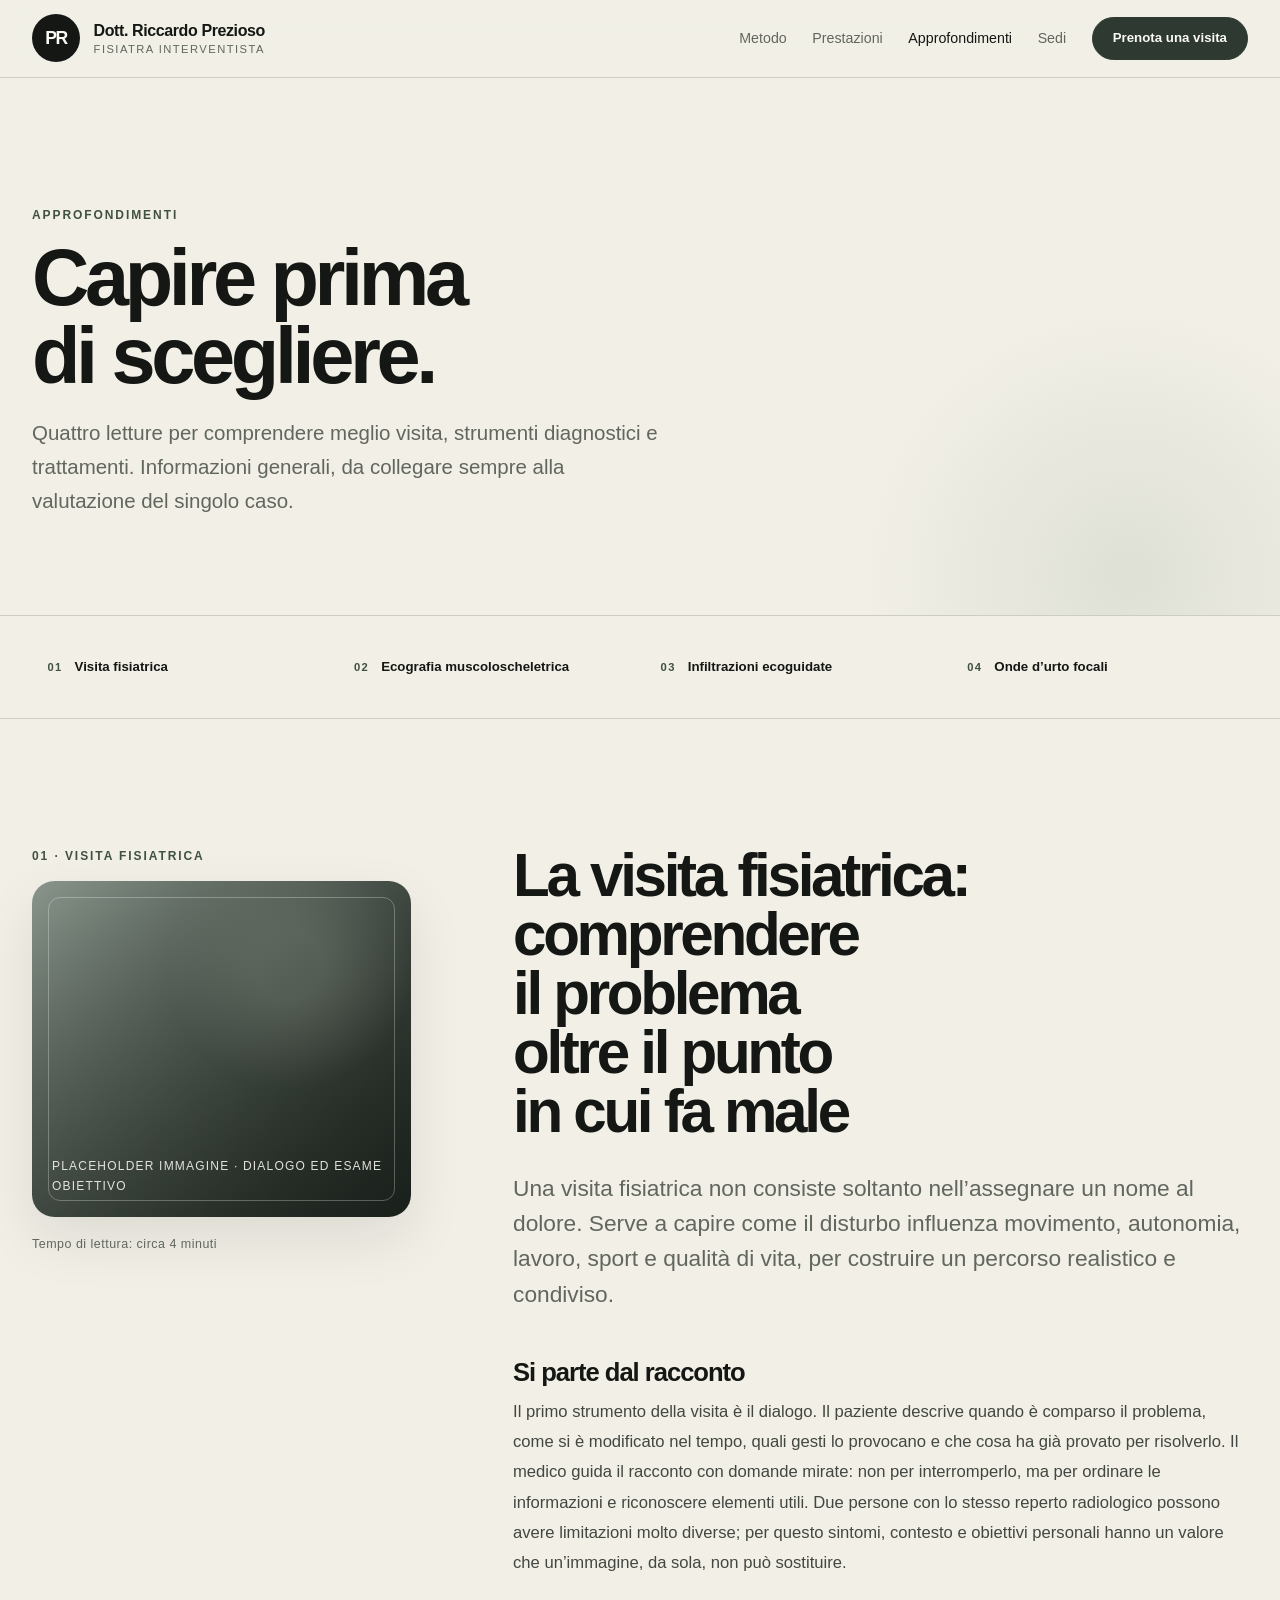
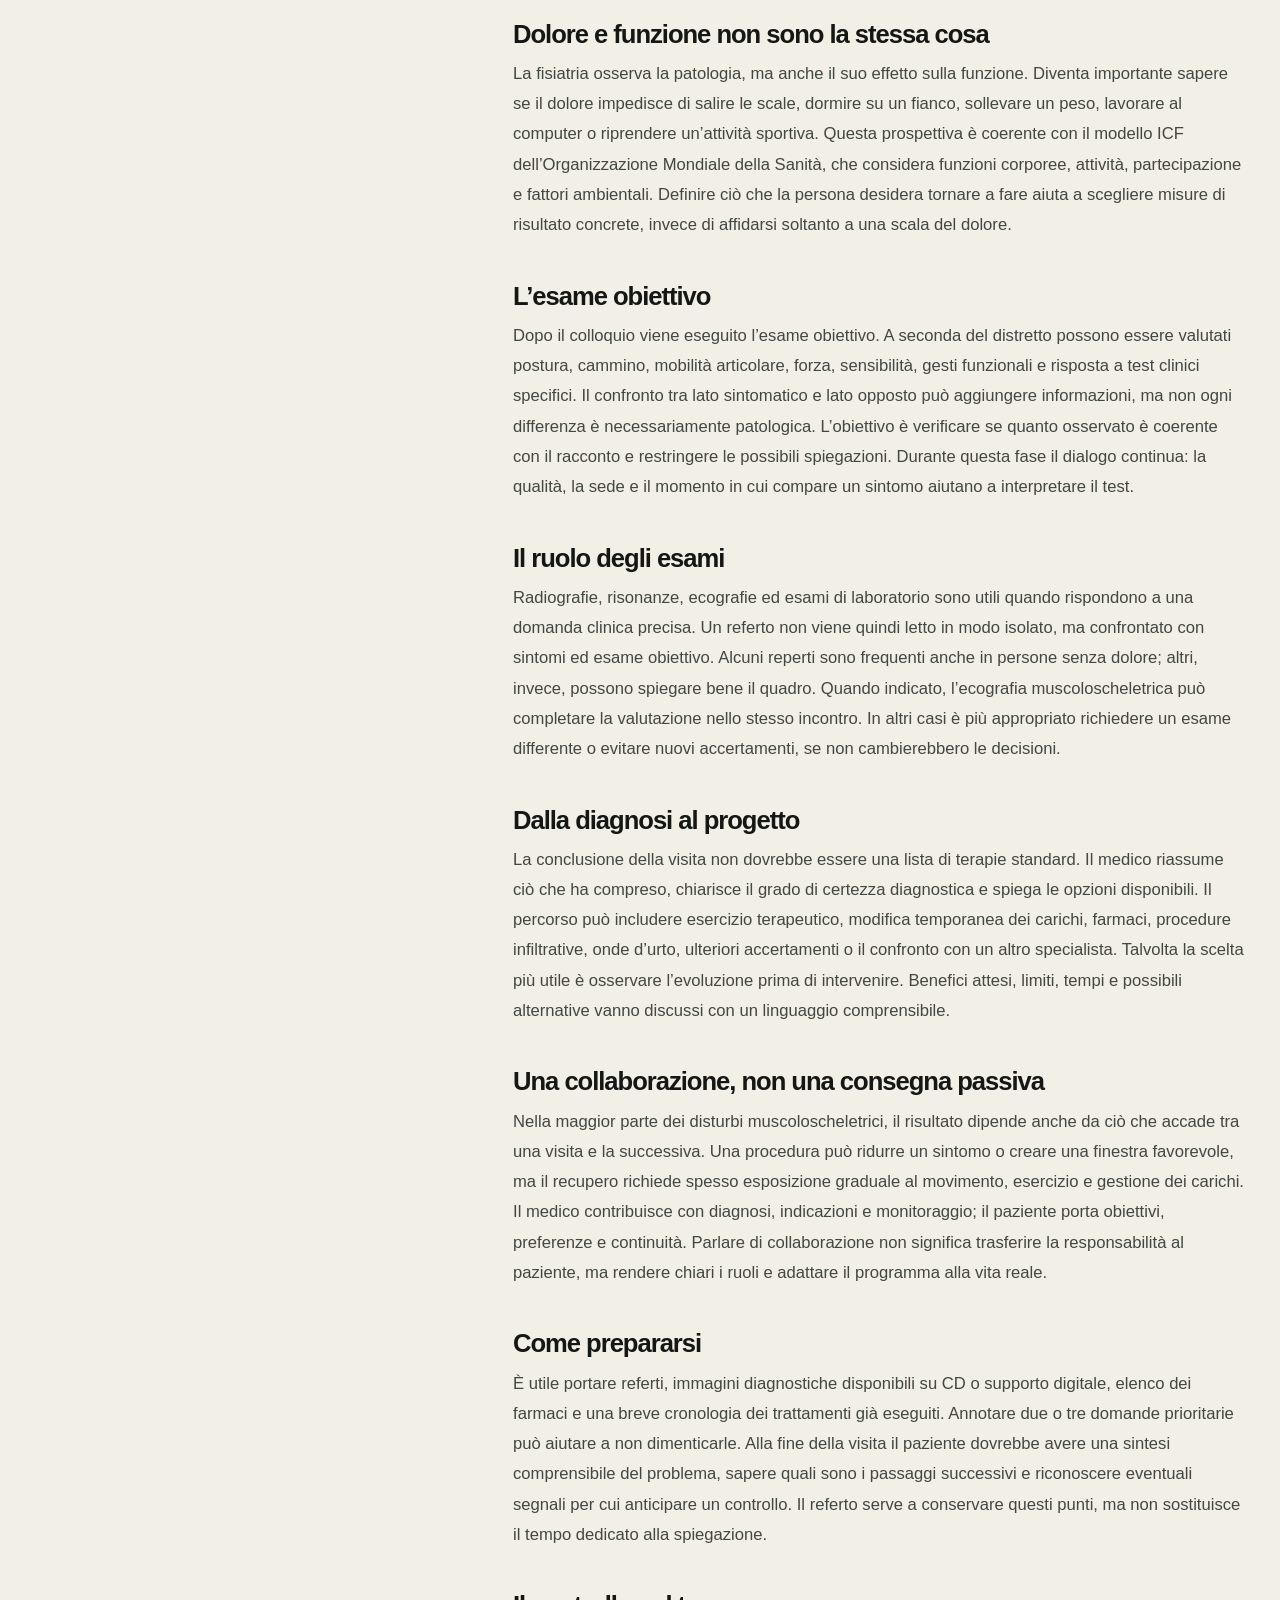
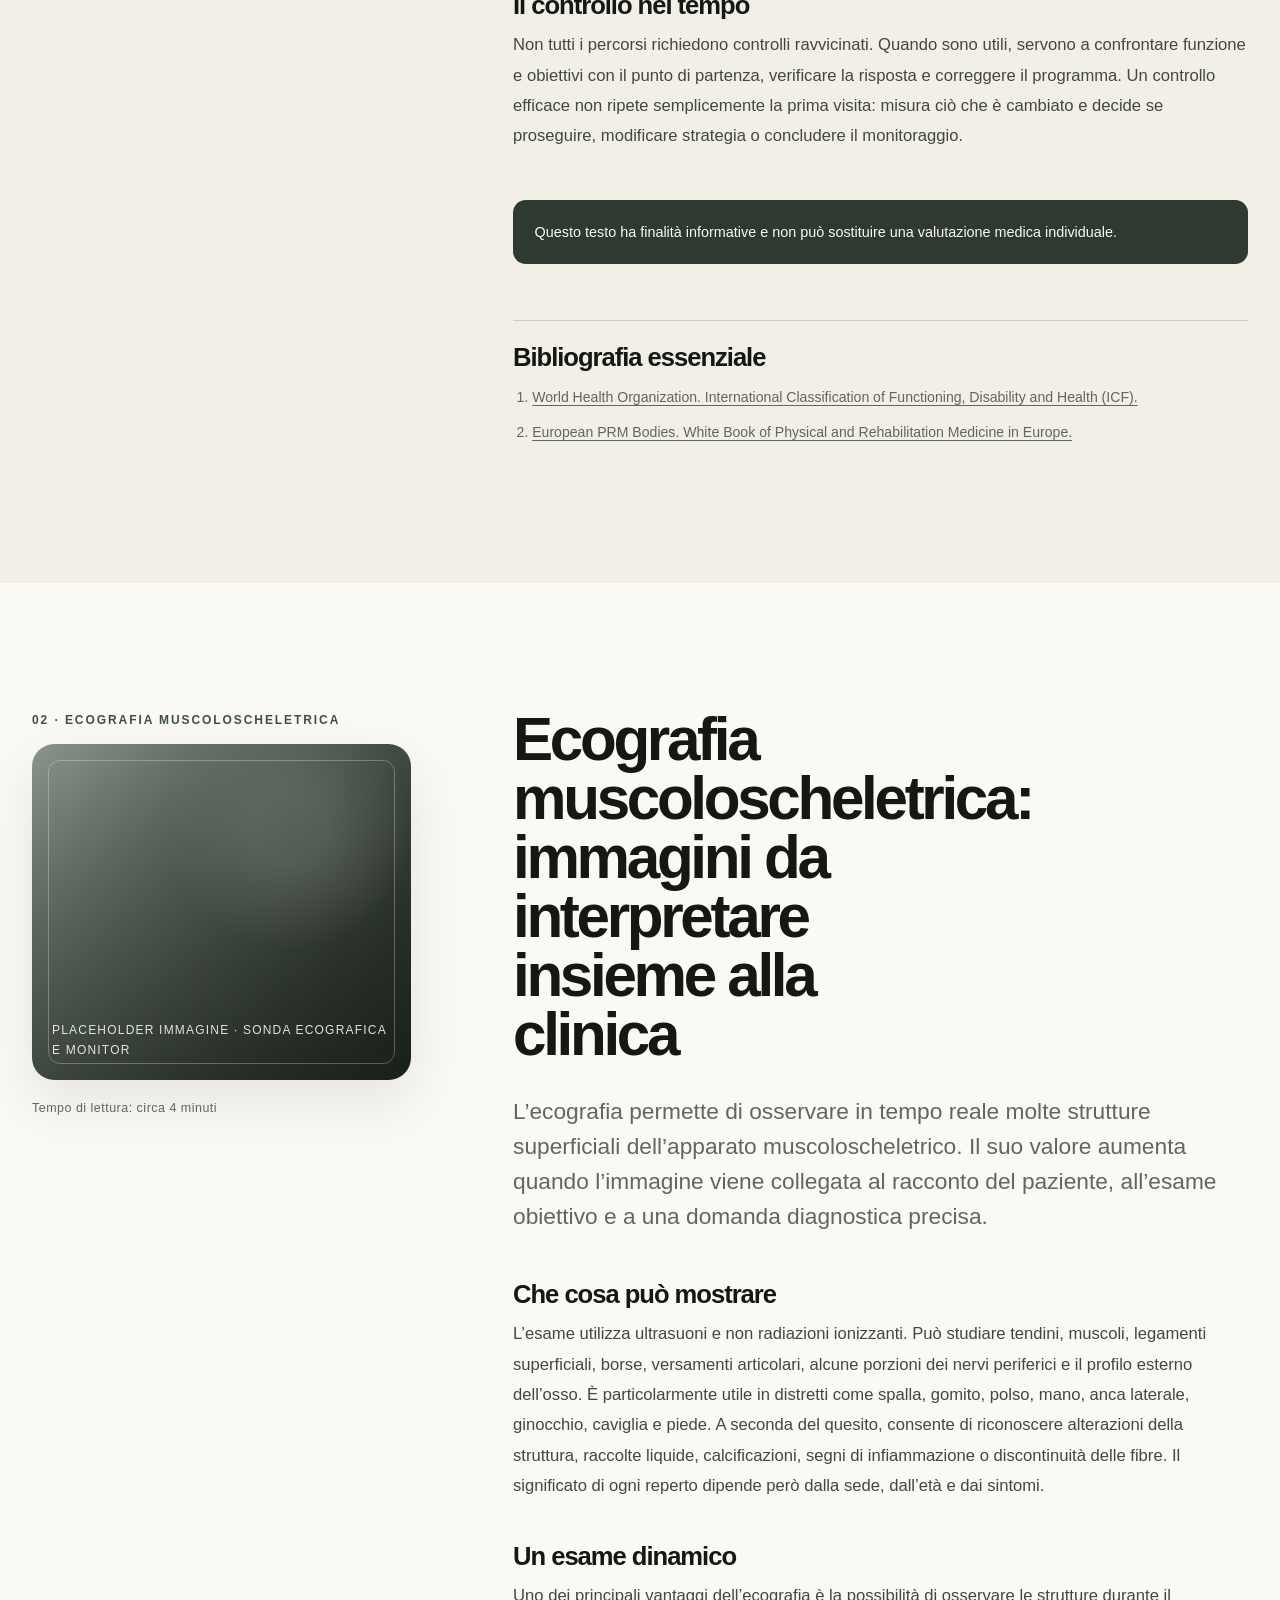
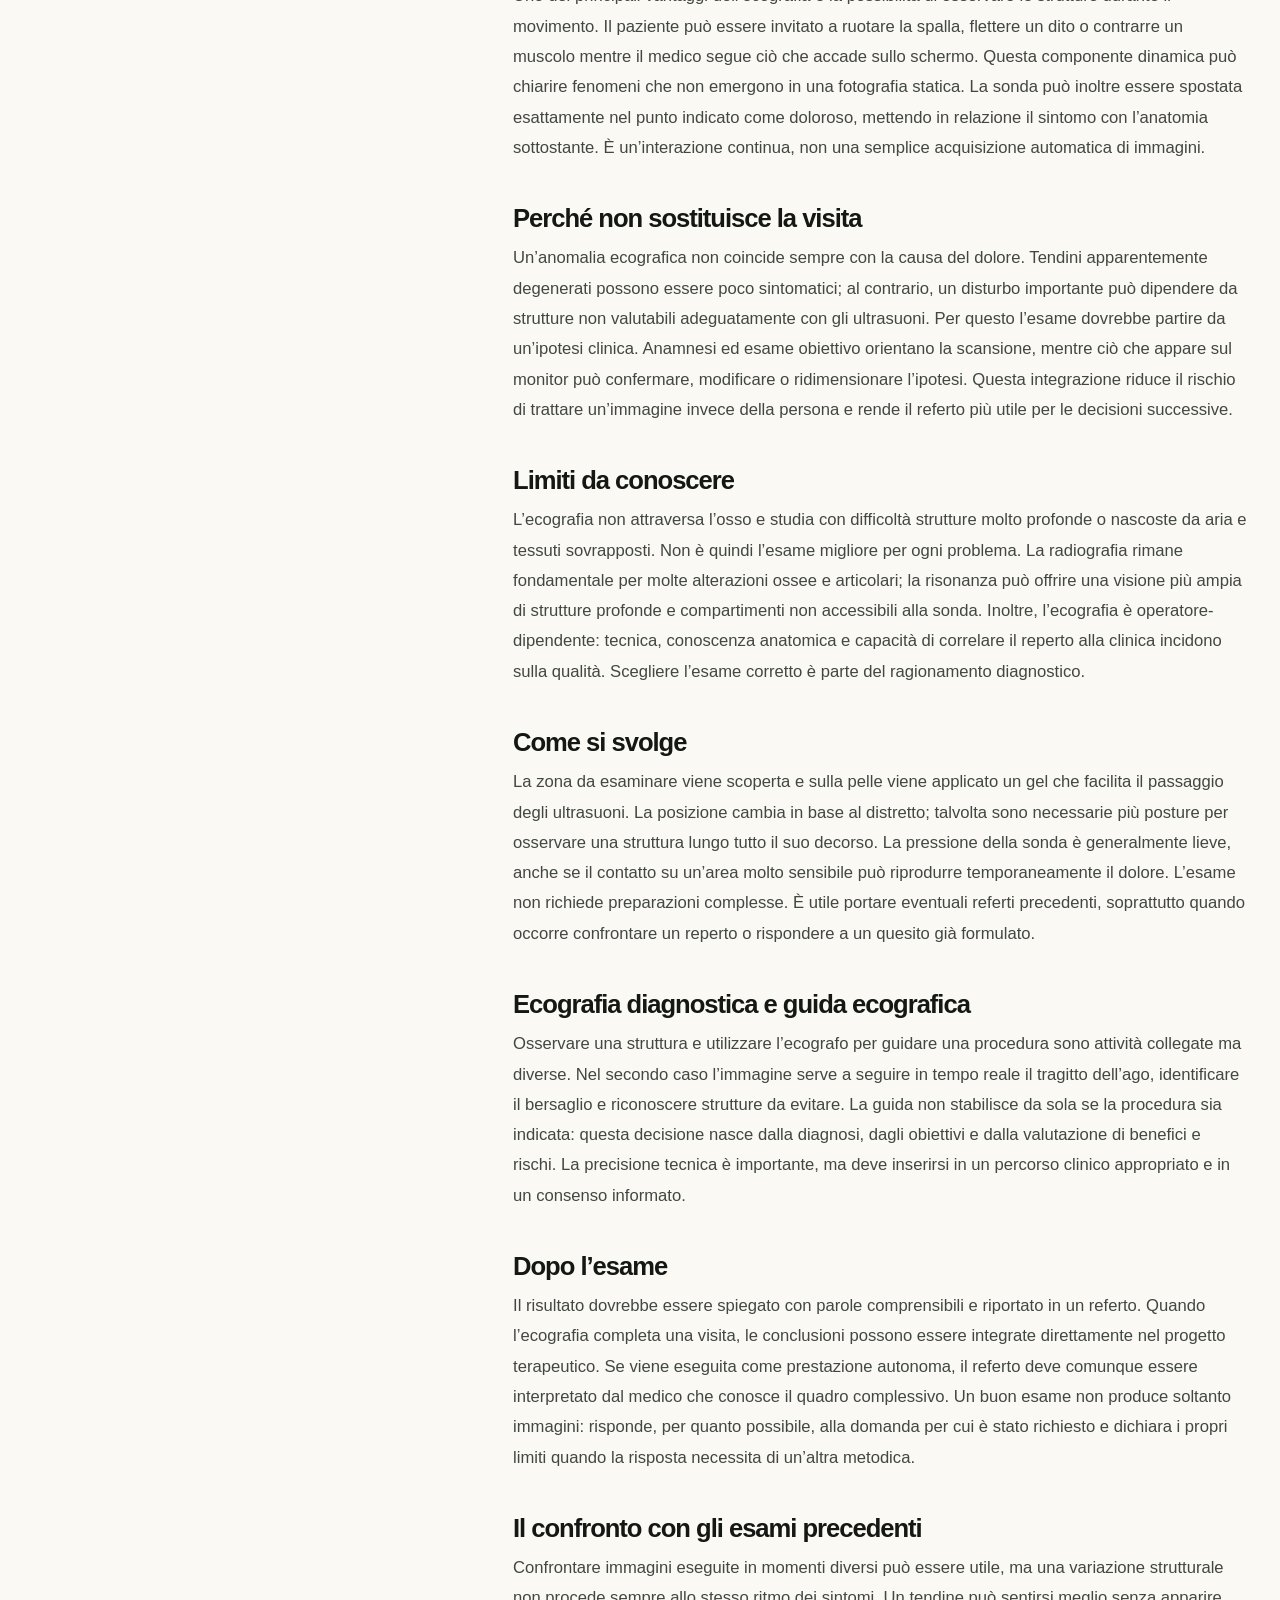
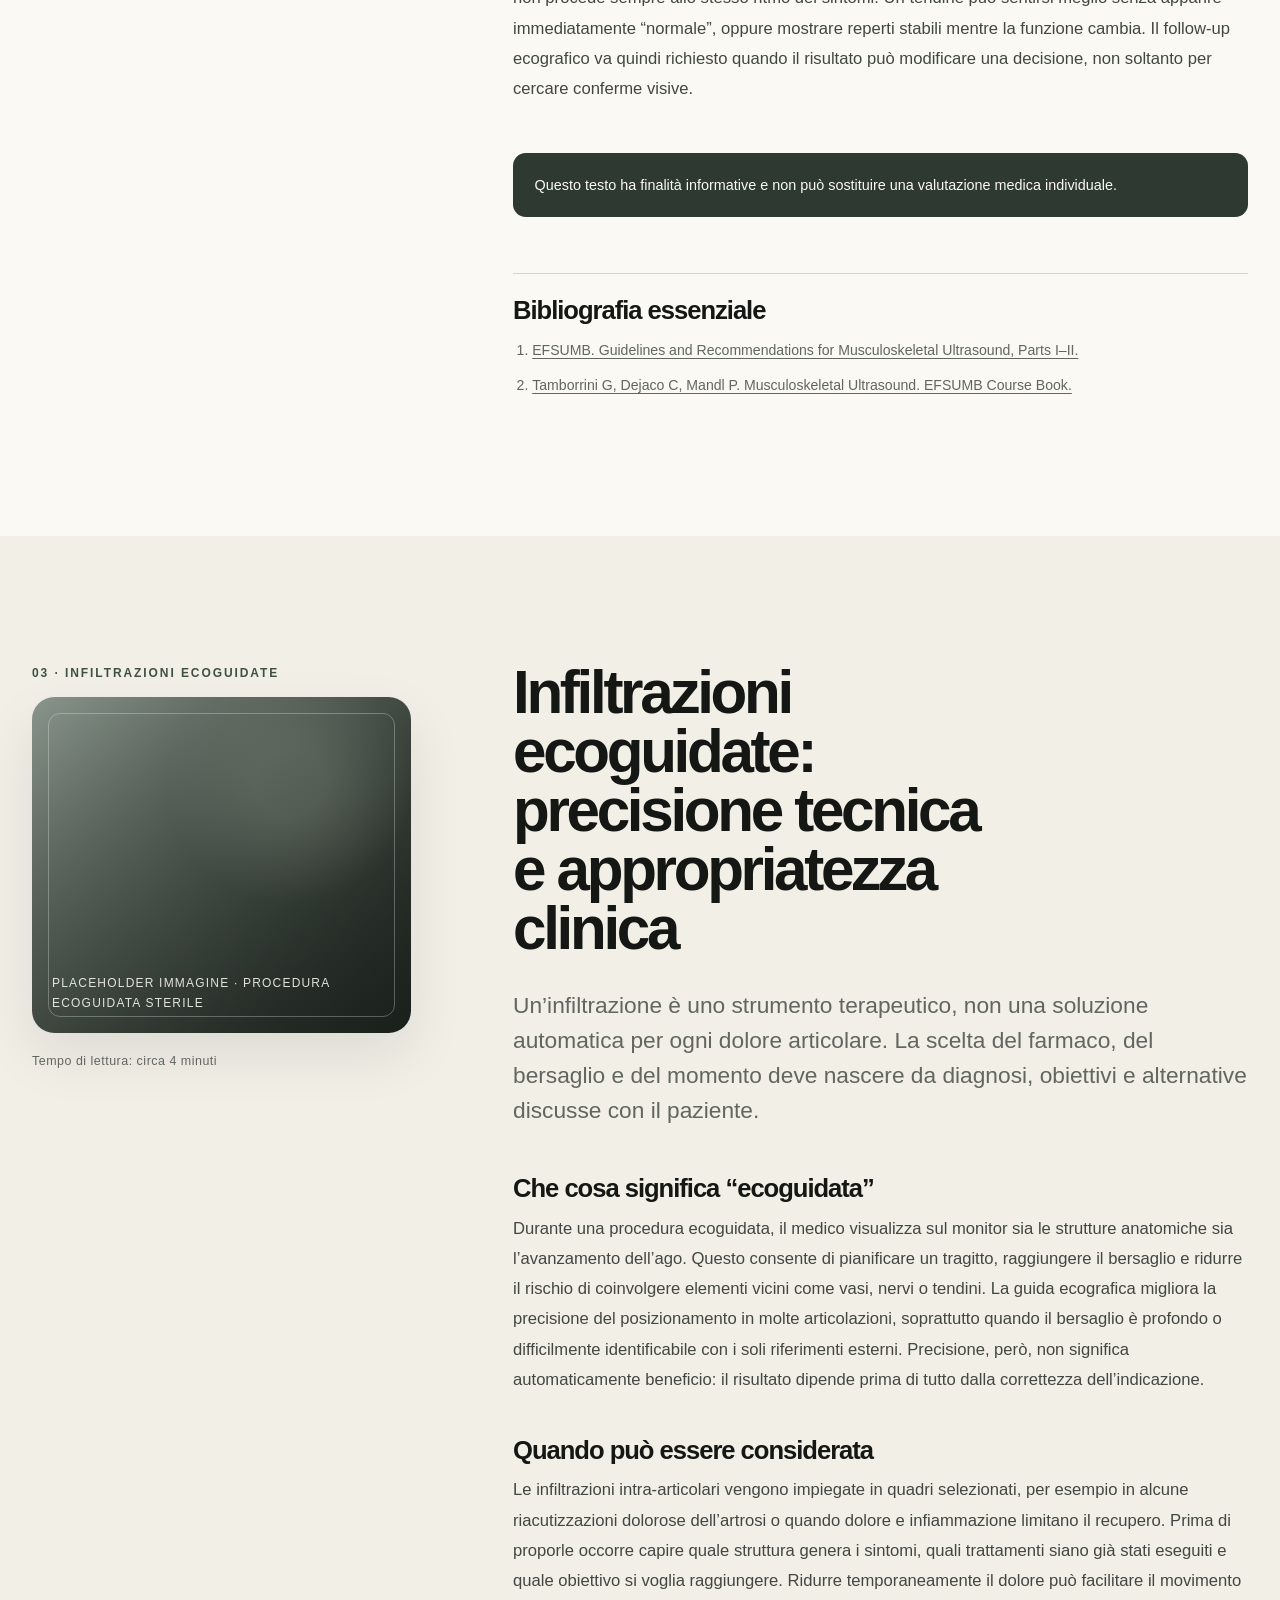
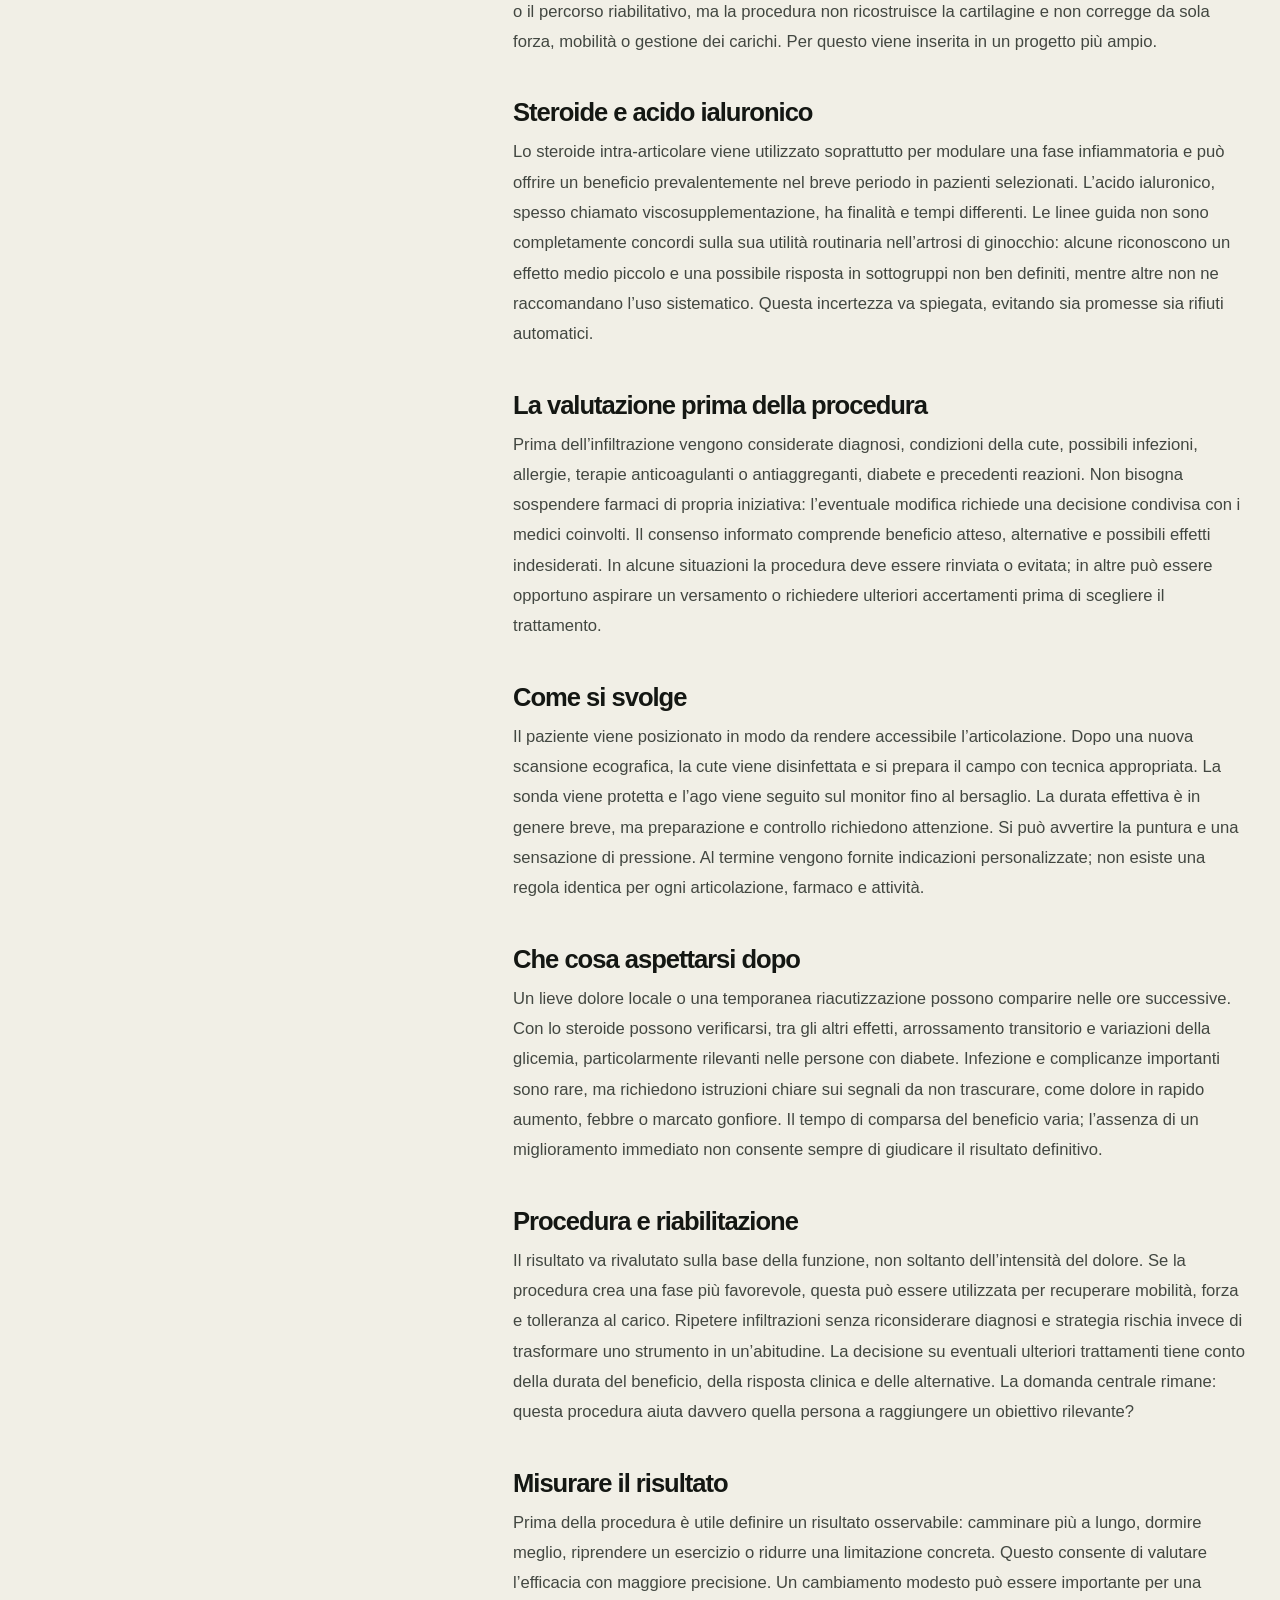
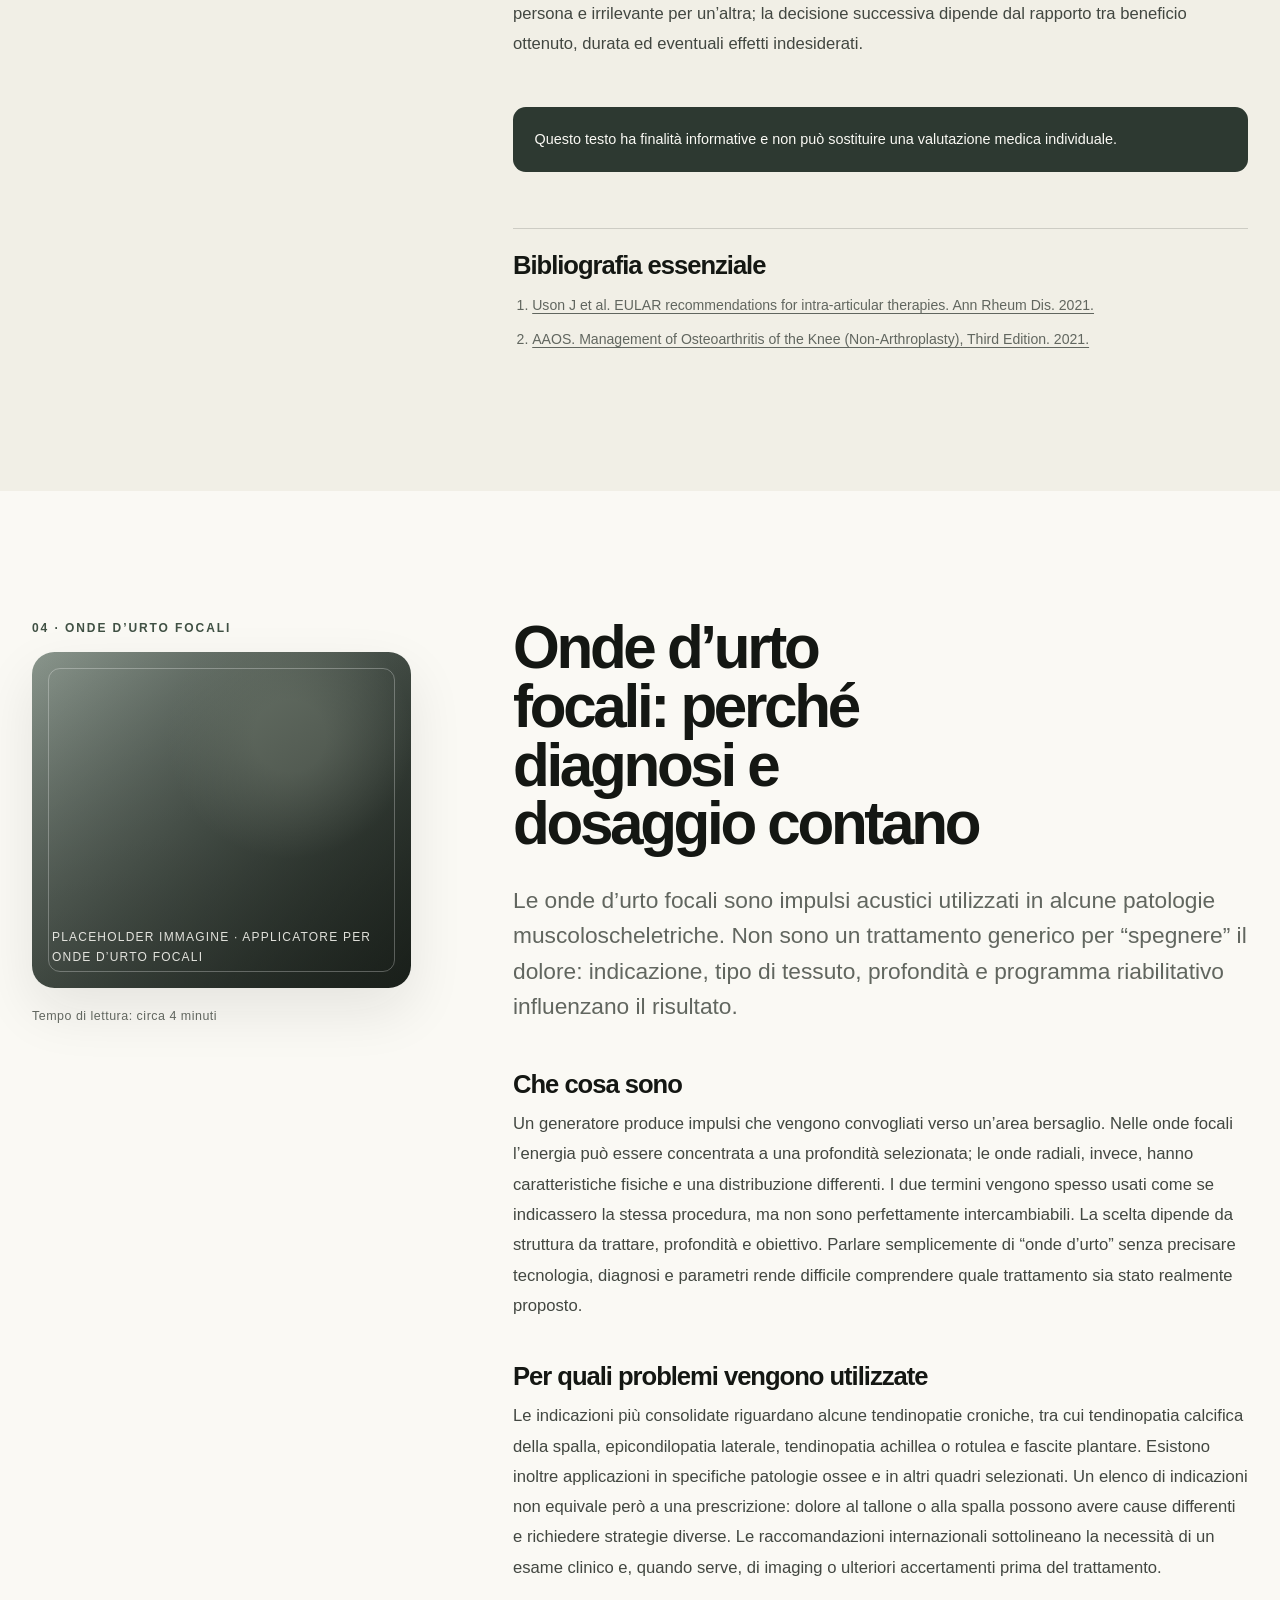
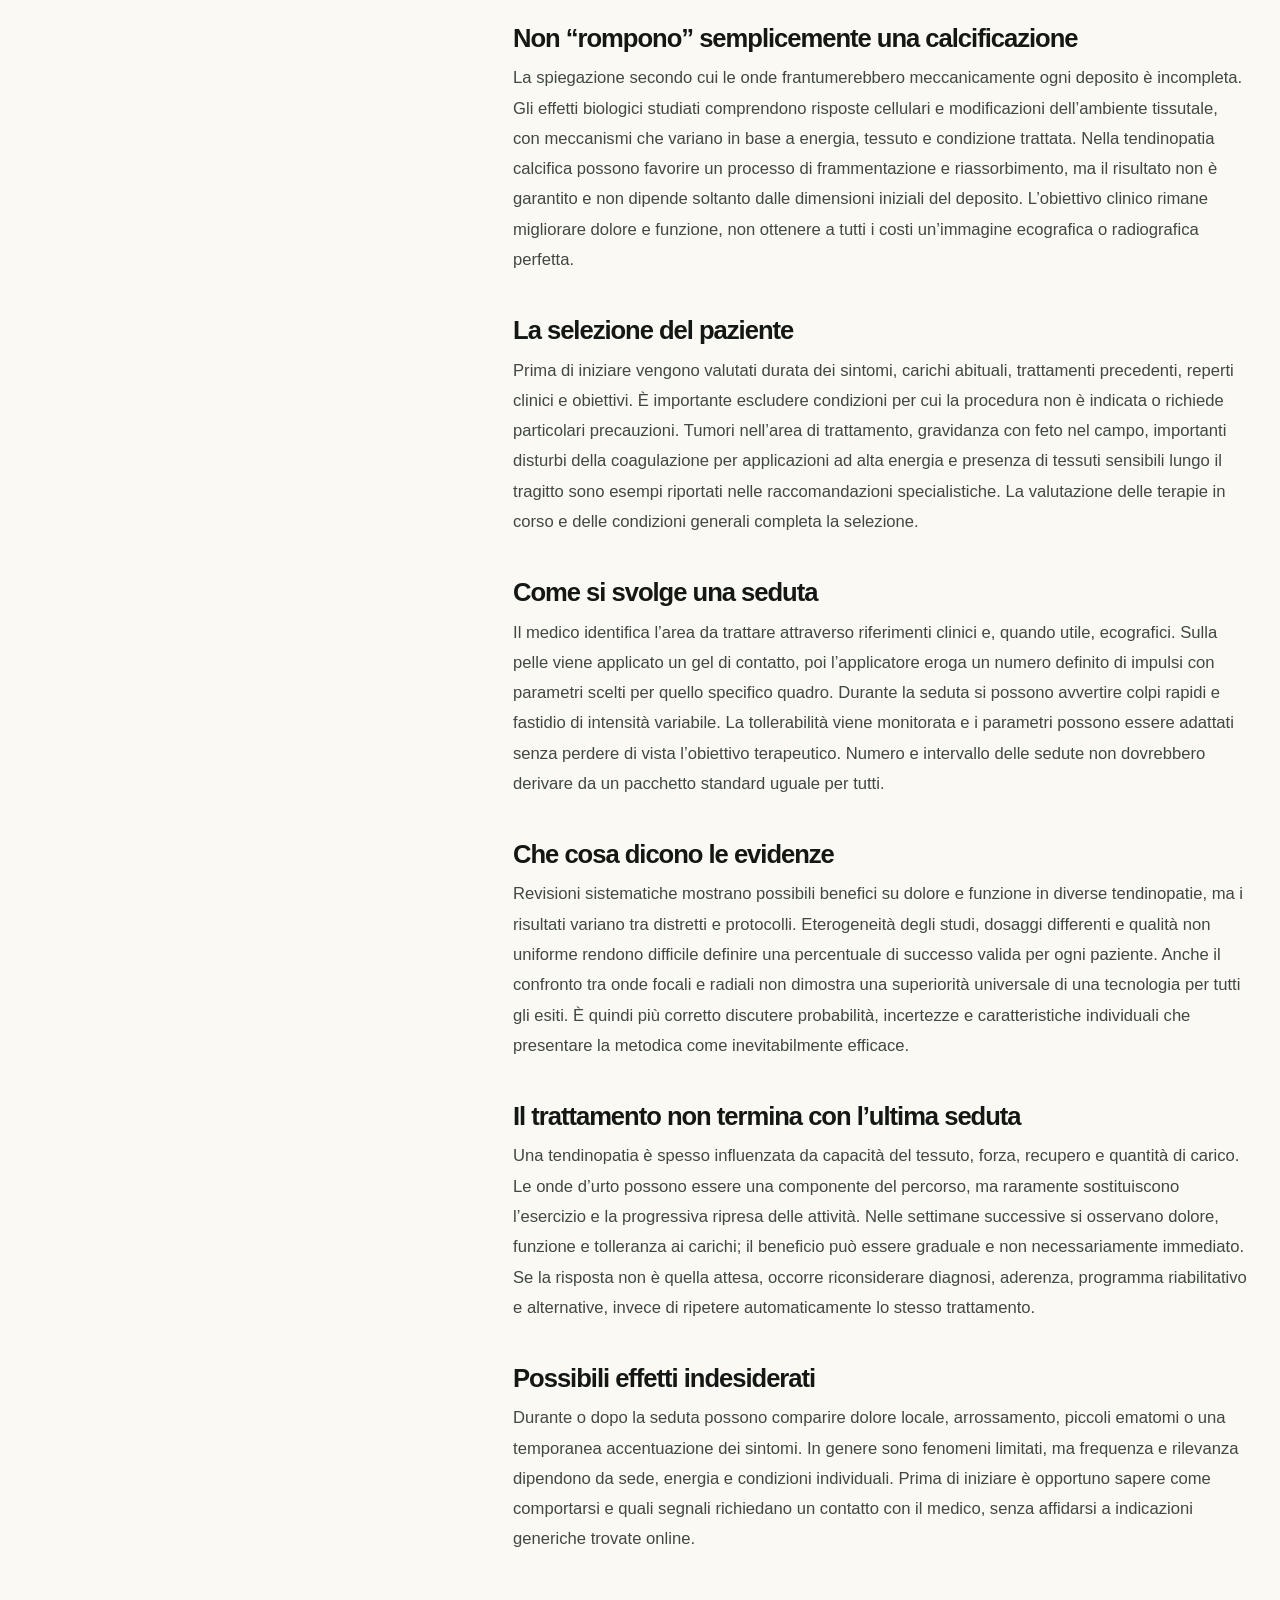
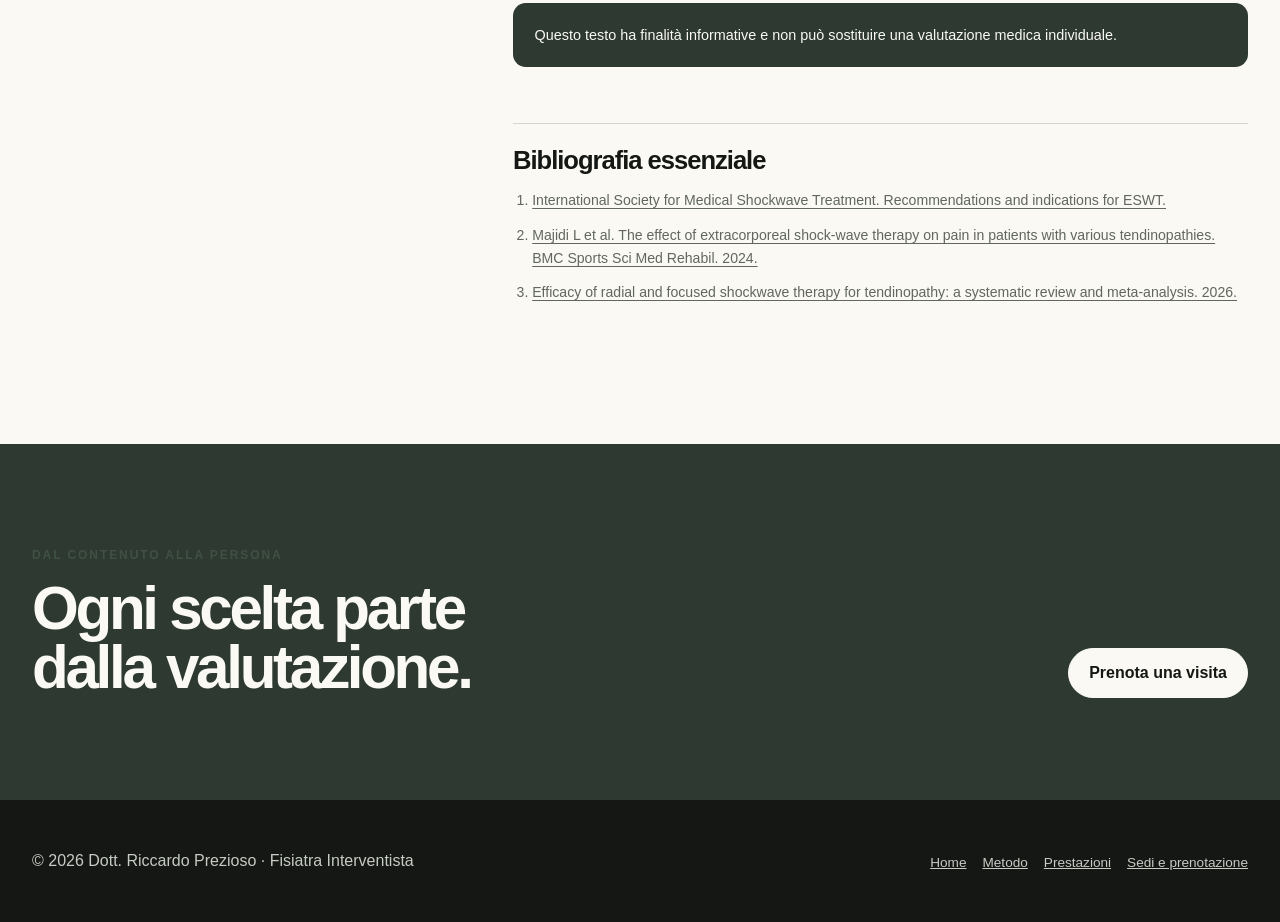
==== site/approfondimenti.html @ eff3cbb3 "Add service articles and visual placeholders" ====
<!doctype html>
<html lang="it">
  <head>
    <meta charset="utf-8">
    <meta name="viewport" content="width=device-width, initial-scale=1">
    <meta name="robots" content="noindex, nofollow">
    <meta name="description" content="Approfondimenti del Dott. Riccardo Prezioso su visita fisiatrica, ecografia muscoloscheletrica, infiltrazioni ecoguidate e onde d'urto focali.">
    <title>Approfondimenti — Dott. Riccardo Prezioso</title>
    <link rel="stylesheet" href="assets/css/styles.css">
    <script src="assets/js/main.js" defer></script>
  </head>
  <body>
    <a class="skip-link" href="#contenuto">Vai al contenuto</a>
    <header class="site-header">
      <div class="container header-inner">
        <a class="brand" href="index.html" aria-label="Dott. Riccardo Prezioso, home"><span class="brand-mark" aria-hidden="true">PR</span><span class="brand-copy"><strong>Dott. Riccardo Prezioso</strong><small>Fisiatra Interventista</small></span></a>
        <nav class="site-nav" aria-label="Navigazione principale"><a data-nav-link href="metodo.html">Metodo</a><a data-nav-link href="prestazioni.html">Prestazioni</a><a data-nav-link href="approfondimenti.html">Approfondimenti</a><a data-nav-link href="sedi.html">Sedi</a><a class="button" href="sedi.html#prenota">Prenota una visita</a></nav>
      </div>
    </header>

    <main id="contenuto">
      <header class="page-hero article-page-hero">
        <div class="container">
          <p class="eyebrow">Approfondimenti</p>
          <h1>Capire prima di scegliere.</h1>
          <p class="lead">Quattro letture per comprendere meglio visita, strumenti diagnostici e trattamenti. Informazioni generali, da collegare sempre alla valutazione del singolo caso.</p>
        </div>
      </header>

      <nav class="article-index" aria-label="Indice degli approfondimenti">
        <div class="container article-index-grid">
          <a href="#visita-fisiatrica"><span>01</span><strong>Visita fisiatrica</strong></a>
          <a href="#ecografia-muscoloscheletrica"><span>02</span><strong>Ecografia muscoloscheletrica</strong></a>
          <a href="#infiltrazioni-ecoguidate"><span>03</span><strong>Infiltrazioni ecoguidate</strong></a>
          <a href="#onde-urto-focali"><span>04</span><strong>Onde d’urto focali</strong></a>
        </div>
      </nav>

      <article class="article-section" id="visita-fisiatrica">
        <div class="container article-layout">
          <aside class="article-aside">
            <p class="eyebrow">01 · Visita fisiatrica</p>
            <div class="photo-placeholder article-visual" role="img" aria-label="Placeholder per fotografia durante una visita fisiatrica"><span>Placeholder immagine · dialogo ed esame obiettivo</span></div>
            <p class="article-meta">Tempo di lettura: circa 4 minuti</p>
          </aside>
          <div class="article-copy">
            <h2>La visita fisiatrica: comprendere il problema oltre il punto in cui fa male</h2>
            <p class="article-deck">Una visita fisiatrica non consiste soltanto nell’assegnare un nome al dolore. Serve a capire come il disturbo influenza movimento, autonomia, lavoro, sport e qualità di vita, per costruire un percorso realistico e condiviso.</p>

            <h3>Si parte dal racconto</h3>
            <p>Il primo strumento della visita è il dialogo. Il paziente descrive quando è comparso il problema, come si è modificato nel tempo, quali gesti lo provocano e che cosa ha già provato per risolverlo. Il medico guida il racconto con domande mirate: non per interromperlo, ma per ordinare le informazioni e riconoscere elementi utili. Due persone con lo stesso reperto radiologico possono avere limitazioni molto diverse; per questo sintomi, contesto e obiettivi personali hanno un valore che un’immagine, da sola, non può sostituire.</p>

            <h3>Dolore e funzione non sono la stessa cosa</h3>
            <p>La fisiatria osserva la patologia, ma anche il suo effetto sulla funzione. Diventa importante sapere se il dolore impedisce di salire le scale, dormire su un fianco, sollevare un peso, lavorare al computer o riprendere un’attività sportiva. Questa prospettiva è coerente con il modello ICF dell’Organizzazione Mondiale della Sanità, che considera funzioni corporee, attività, partecipazione e fattori ambientali. Definire ciò che la persona desidera tornare a fare aiuta a scegliere misure di risultato concrete, invece di affidarsi soltanto a una scala del dolore.</p>

            <h3>L’esame obiettivo</h3>
            <p>Dopo il colloquio viene eseguito l’esame obiettivo. A seconda del distretto possono essere valutati postura, cammino, mobilità articolare, forza, sensibilità, gesti funzionali e risposta a test clinici specifici. Il confronto tra lato sintomatico e lato opposto può aggiungere informazioni, ma non ogni differenza è necessariamente patologica. L’obiettivo è verificare se quanto osservato è coerente con il racconto e restringere le possibili spiegazioni. Durante questa fase il dialogo continua: la qualità, la sede e il momento in cui compare un sintomo aiutano a interpretare il test.</p>

            <h3>Il ruolo degli esami</h3>
            <p>Radiografie, risonanze, ecografie ed esami di laboratorio sono utili quando rispondono a una domanda clinica precisa. Un referto non viene quindi letto in modo isolato, ma confrontato con sintomi ed esame obiettivo. Alcuni reperti sono frequenti anche in persone senza dolore; altri, invece, possono spiegare bene il quadro. Quando indicato, l’ecografia muscoloscheletrica può completare la valutazione nello stesso incontro. In altri casi è più appropriato richiedere un esame differente o evitare nuovi accertamenti, se non cambierebbero le decisioni.</p>

            <h3>Dalla diagnosi al progetto</h3>
            <p>La conclusione della visita non dovrebbe essere una lista di terapie standard. Il medico riassume ciò che ha compreso, chiarisce il grado di certezza diagnostica e spiega le opzioni disponibili. Il percorso può includere esercizio terapeutico, modifica temporanea dei carichi, farmaci, procedure infiltrative, onde d’urto, ulteriori accertamenti o il confronto con un altro specialista. Talvolta la scelta più utile è osservare l’evoluzione prima di intervenire. Benefici attesi, limiti, tempi e possibili alternative vanno discussi con un linguaggio comprensibile.</p>

            <h3>Una collaborazione, non una consegna passiva</h3>
            <p>Nella maggior parte dei disturbi muscoloscheletrici, il risultato dipende anche da ciò che accade tra una visita e la successiva. Una procedura può ridurre un sintomo o creare una finestra favorevole, ma il recupero richiede spesso esposizione graduale al movimento, esercizio e gestione dei carichi. Il medico contribuisce con diagnosi, indicazioni e monitoraggio; il paziente porta obiettivi, preferenze e continuità. Parlare di collaborazione non significa trasferire la responsabilità al paziente, ma rendere chiari i ruoli e adattare il programma alla vita reale.</p>

            <h3>Come prepararsi</h3>
            <p>È utile portare referti, immagini diagnostiche disponibili su CD o supporto digitale, elenco dei farmaci e una breve cronologia dei trattamenti già eseguiti. Annotare due o tre domande prioritarie può aiutare a non dimenticarle. Alla fine della visita il paziente dovrebbe avere una sintesi comprensibile del problema, sapere quali sono i passaggi successivi e riconoscere eventuali segnali per cui anticipare un controllo. Il referto serve a conservare questi punti, ma non sostituisce il tempo dedicato alla spiegazione.</p>

            <h3>Il controllo nel tempo</h3>
            <p>Non tutti i percorsi richiedono controlli ravvicinati. Quando sono utili, servono a confrontare funzione e obiettivi con il punto di partenza, verificare la risposta e correggere il programma. Un controllo efficace non ripete semplicemente la prima visita: misura ciò che è cambiato e decide se proseguire, modificare strategia o concludere il monitoraggio.</p>

            <p class="article-note">Questo testo ha finalità informative e non può sostituire una valutazione medica individuale.</p>
            <div class="article-bibliography">
              <h3>Bibliografia essenziale</h3>
              <ol>
                <li><a href="https://www.who.int/classifications/international-classification-of-functioning-disability-and-health">World Health Organization. International Classification of Functioning, Disability and Health (ICF).</a></li>
                <li><a href="https://www.prmwhitebook.eu/">European PRM Bodies. White Book of Physical and Rehabilitation Medicine in Europe.</a></li>
              </ol>
            </div>
          </div>
        </div>
      </article>

      <article class="article-section surface" id="ecografia-muscoloscheletrica">
        <div class="container article-layout">
          <aside class="article-aside">
            <p class="eyebrow">02 · Ecografia muscoloscheletrica</p>
            <div class="photo-placeholder article-visual" role="img" aria-label="Placeholder per fotografia di un esame ecografico muscoloscheletrico"><span>Placeholder immagine · sonda ecografica e monitor</span></div>
            <p class="article-meta">Tempo di lettura: circa 4 minuti</p>
          </aside>
          <div class="article-copy">
            <h2>Ecografia muscoloscheletrica: immagini da interpretare insieme alla clinica</h2>
            <p class="article-deck">L’ecografia permette di osservare in tempo reale molte strutture superficiali dell’apparato muscoloscheletrico. Il suo valore aumenta quando l’immagine viene collegata al racconto del paziente, all’esame obiettivo e a una domanda diagnostica precisa.</p>

            <h3>Che cosa può mostrare</h3>
            <p>L’esame utilizza ultrasuoni e non radiazioni ionizzanti. Può studiare tendini, muscoli, legamenti superficiali, borse, versamenti articolari, alcune porzioni dei nervi periferici e il profilo esterno dell’osso. È particolarmente utile in distretti come spalla, gomito, polso, mano, anca laterale, ginocchio, caviglia e piede. A seconda del quesito, consente di riconoscere alterazioni della struttura, raccolte liquide, calcificazioni, segni di infiammazione o discontinuità delle fibre. Il significato di ogni reperto dipende però dalla sede, dall’età e dai sintomi.</p>

            <h3>Un esame dinamico</h3>
            <p>Uno dei principali vantaggi dell’ecografia è la possibilità di osservare le strutture durante il movimento. Il paziente può essere invitato a ruotare la spalla, flettere un dito o contrarre un muscolo mentre il medico segue ciò che accade sullo schermo. Questa componente dinamica può chiarire fenomeni che non emergono in una fotografia statica. La sonda può inoltre essere spostata esattamente nel punto indicato come doloroso, mettendo in relazione il sintomo con l’anatomia sottostante. È un’interazione continua, non una semplice acquisizione automatica di immagini.</p>

            <h3>Perché non sostituisce la visita</h3>
            <p>Un’anomalia ecografica non coincide sempre con la causa del dolore. Tendini apparentemente degenerati possono essere poco sintomatici; al contrario, un disturbo importante può dipendere da strutture non valutabili adeguatamente con gli ultrasuoni. Per questo l’esame dovrebbe partire da un’ipotesi clinica. Anamnesi ed esame obiettivo orientano la scansione, mentre ciò che appare sul monitor può confermare, modificare o ridimensionare l’ipotesi. Questa integrazione riduce il rischio di trattare un’immagine invece della persona e rende il referto più utile per le decisioni successive.</p>

            <h3>Limiti da conoscere</h3>
            <p>L’ecografia non attraversa l’osso e studia con difficoltà strutture molto profonde o nascoste da aria e tessuti sovrapposti. Non è quindi l’esame migliore per ogni problema. La radiografia rimane fondamentale per molte alterazioni ossee e articolari; la risonanza può offrire una visione più ampia di strutture profonde e compartimenti non accessibili alla sonda. Inoltre, l’ecografia è operatore-dipendente: tecnica, conoscenza anatomica e capacità di correlare il reperto alla clinica incidono sulla qualità. Scegliere l’esame corretto è parte del ragionamento diagnostico.</p>

            <h3>Come si svolge</h3>
            <p>La zona da esaminare viene scoperta e sulla pelle viene applicato un gel che facilita il passaggio degli ultrasuoni. La posizione cambia in base al distretto; talvolta sono necessarie più posture per osservare una struttura lungo tutto il suo decorso. La pressione della sonda è generalmente lieve, anche se il contatto su un’area molto sensibile può riprodurre temporaneamente il dolore. L’esame non richiede preparazioni complesse. È utile portare eventuali referti precedenti, soprattutto quando occorre confrontare un reperto o rispondere a un quesito già formulato.</p>

            <h3>Ecografia diagnostica e guida ecografica</h3>
            <p>Osservare una struttura e utilizzare l’ecografo per guidare una procedura sono attività collegate ma diverse. Nel secondo caso l’immagine serve a seguire in tempo reale il tragitto dell’ago, identificare il bersaglio e riconoscere strutture da evitare. La guida non stabilisce da sola se la procedura sia indicata: questa decisione nasce dalla diagnosi, dagli obiettivi e dalla valutazione di benefici e rischi. La precisione tecnica è importante, ma deve inserirsi in un percorso clinico appropriato e in un consenso informato.</p>

            <h3>Dopo l’esame</h3>
            <p>Il risultato dovrebbe essere spiegato con parole comprensibili e riportato in un referto. Quando l’ecografia completa una visita, le conclusioni possono essere integrate direttamente nel progetto terapeutico. Se viene eseguita come prestazione autonoma, il referto deve comunque essere interpretato dal medico che conosce il quadro complessivo. Un buon esame non produce soltanto immagini: risponde, per quanto possibile, alla domanda per cui è stato richiesto e dichiara i propri limiti quando la risposta necessita di un’altra metodica.</p>

            <h3>Il confronto con gli esami precedenti</h3>
            <p>Confrontare immagini eseguite in momenti diversi può essere utile, ma una variazione strutturale non procede sempre allo stesso ritmo dei sintomi. Un tendine può sentirsi meglio senza apparire immediatamente “normale”, oppure mostrare reperti stabili mentre la funzione cambia. Il follow-up ecografico va quindi richiesto quando il risultato può modificare una decisione, non soltanto per cercare conferme visive.</p>

            <p class="article-note">Questo testo ha finalità informative e non può sostituire una valutazione medica individuale.</p>
            <div class="article-bibliography">
              <h3>Bibliografia essenziale</h3>
              <ol>
                <li><a href="https://efsumb.org/guidelines-recommendations-english-versions/">EFSUMB. Guidelines and Recommendations for Musculoskeletal Ultrasound, Parts I–II.</a></li>
                <li><a href="https://efsumb.org/ch05-musculoskeletal-ultrasound/">Tamborrini G, Dejaco C, Mandl P. Musculoskeletal Ultrasound. EFSUMB Course Book.</a></li>
              </ol>
            </div>
          </div>
        </div>
      </article>

      <article class="article-section" id="infiltrazioni-ecoguidate">
        <div class="container article-layout">
          <aside class="article-aside">
            <p class="eyebrow">03 · Infiltrazioni ecoguidate</p>
            <div class="photo-placeholder article-visual" role="img" aria-label="Placeholder per fotografia di una procedura infiltrativa ecoguidata"><span>Placeholder immagine · procedura ecoguidata sterile</span></div>
            <p class="article-meta">Tempo di lettura: circa 4 minuti</p>
          </aside>
          <div class="article-copy">
            <h2>Infiltrazioni ecoguidate: precisione tecnica e appropriatezza clinica</h2>
            <p class="article-deck">Un’infiltrazione è uno strumento terapeutico, non una soluzione automatica per ogni dolore articolare. La scelta del farmaco, del bersaglio e del momento deve nascere da diagnosi, obiettivi e alternative discusse con il paziente.</p>

            <h3>Che cosa significa “ecoguidata”</h3>
            <p>Durante una procedura ecoguidata, il medico visualizza sul monitor sia le strutture anatomiche sia l’avanzamento dell’ago. Questo consente di pianificare un tragitto, raggiungere il bersaglio e ridurre il rischio di coinvolgere elementi vicini come vasi, nervi o tendini. La guida ecografica migliora la precisione del posizionamento in molte articolazioni, soprattutto quando il bersaglio è profondo o difficilmente identificabile con i soli riferimenti esterni. Precisione, però, non significa automaticamente beneficio: il risultato dipende prima di tutto dalla correttezza dell’indicazione.</p>

            <h3>Quando può essere considerata</h3>
            <p>Le infiltrazioni intra-articolari vengono impiegate in quadri selezionati, per esempio in alcune riacutizzazioni dolorose dell’artrosi o quando dolore e infiammazione limitano il recupero. Prima di proporle occorre capire quale struttura genera i sintomi, quali trattamenti siano già stati eseguiti e quale obiettivo si voglia raggiungere. Ridurre temporaneamente il dolore può facilitare il movimento o il percorso riabilitativo, ma la procedura non ricostruisce la cartilagine e non corregge da sola forza, mobilità o gestione dei carichi. Per questo viene inserita in un progetto più ampio.</p>

            <h3>Steroide e acido ialuronico</h3>
            <p>Lo steroide intra-articolare viene utilizzato soprattutto per modulare una fase infiammatoria e può offrire un beneficio prevalentemente nel breve periodo in pazienti selezionati. L’acido ialuronico, spesso chiamato viscosupplementazione, ha finalità e tempi differenti. Le linee guida non sono completamente concordi sulla sua utilità routinaria nell’artrosi di ginocchio: alcune riconoscono un effetto medio piccolo e una possibile risposta in sottogruppi non ben definiti, mentre altre non ne raccomandano l’uso sistematico. Questa incertezza va spiegata, evitando sia promesse sia rifiuti automatici.</p>

            <h3>La valutazione prima della procedura</h3>
            <p>Prima dell’infiltrazione vengono considerate diagnosi, condizioni della cute, possibili infezioni, allergie, terapie anticoagulanti o antiaggreganti, diabete e precedenti reazioni. Non bisogna sospendere farmaci di propria iniziativa: l’eventuale modifica richiede una decisione condivisa con i medici coinvolti. Il consenso informato comprende beneficio atteso, alternative e possibili effetti indesiderati. In alcune situazioni la procedura deve essere rinviata o evitata; in altre può essere opportuno aspirare un versamento o richiedere ulteriori accertamenti prima di scegliere il trattamento.</p>

            <h3>Come si svolge</h3>
            <p>Il paziente viene posizionato in modo da rendere accessibile l’articolazione. Dopo una nuova scansione ecografica, la cute viene disinfettata e si prepara il campo con tecnica appropriata. La sonda viene protetta e l’ago viene seguito sul monitor fino al bersaglio. La durata effettiva è in genere breve, ma preparazione e controllo richiedono attenzione. Si può avvertire la puntura e una sensazione di pressione. Al termine vengono fornite indicazioni personalizzate; non esiste una regola identica per ogni articolazione, farmaco e attività.</p>

            <h3>Che cosa aspettarsi dopo</h3>
            <p>Un lieve dolore locale o una temporanea riacutizzazione possono comparire nelle ore successive. Con lo steroide possono verificarsi, tra gli altri effetti, arrossamento transitorio e variazioni della glicemia, particolarmente rilevanti nelle persone con diabete. Infezione e complicanze importanti sono rare, ma richiedono istruzioni chiare sui segnali da non trascurare, come dolore in rapido aumento, febbre o marcato gonfiore. Il tempo di comparsa del beneficio varia; l’assenza di un miglioramento immediato non consente sempre di giudicare il risultato definitivo.</p>

            <h3>Procedura e riabilitazione</h3>
            <p>Il risultato va rivalutato sulla base della funzione, non soltanto dell’intensità del dolore. Se la procedura crea una fase più favorevole, questa può essere utilizzata per recuperare mobilità, forza e tolleranza al carico. Ripetere infiltrazioni senza riconsiderare diagnosi e strategia rischia invece di trasformare uno strumento in un’abitudine. La decisione su eventuali ulteriori trattamenti tiene conto della durata del beneficio, della risposta clinica e delle alternative. La domanda centrale rimane: questa procedura aiuta davvero quella persona a raggiungere un obiettivo rilevante?</p>

            <h3>Misurare il risultato</h3>
            <p>Prima della procedura è utile definire un risultato osservabile: camminare più a lungo, dormire meglio, riprendere un esercizio o ridurre una limitazione concreta. Questo consente di valutare l’efficacia con maggiore precisione. Un cambiamento modesto può essere importante per una persona e irrilevante per un’altra; la decisione successiva dipende dal rapporto tra beneficio ottenuto, durata ed eventuali effetti indesiderati.</p>

            <p class="article-note">Questo testo ha finalità informative e non può sostituire una valutazione medica individuale.</p>
            <div class="article-bibliography">
              <h3>Bibliografia essenziale</h3>
              <ol>
                <li><a href="https://pubmed.ncbi.nlm.nih.gov/34035002/">Uson J et al. EULAR recommendations for intra-articular therapies. Ann Rheum Dis. 2021.</a></li>
                <li><a href="https://new.aaos.org/quality/quality-programs/osteoarthritis-of-the-knee/">AAOS. Management of Osteoarthritis of the Knee (Non-Arthroplasty), Third Edition. 2021.</a></li>
              </ol>
            </div>
          </div>
        </div>
      </article>

      <article class="article-section surface" id="onde-urto-focali">
        <div class="container article-layout">
          <aside class="article-aside">
            <p class="eyebrow">04 · Onde d’urto focali</p>
            <div class="photo-placeholder article-visual" role="img" aria-label="Placeholder per fotografia di un trattamento con onde d'urto focali"><span>Placeholder immagine · applicatore per onde d’urto focali</span></div>
            <p class="article-meta">Tempo di lettura: circa 4 minuti</p>
          </aside>
          <div class="article-copy">
            <h2>Onde d’urto focali: perché diagnosi e dosaggio contano</h2>
            <p class="article-deck">Le onde d’urto focali sono impulsi acustici utilizzati in alcune patologie muscoloscheletriche. Non sono un trattamento generico per “spegnere” il dolore: indicazione, tipo di tessuto, profondità e programma riabilitativo influenzano il risultato.</p>

            <h3>Che cosa sono</h3>
            <p>Un generatore produce impulsi che vengono convogliati verso un’area bersaglio. Nelle onde focali l’energia può essere concentrata a una profondità selezionata; le onde radiali, invece, hanno caratteristiche fisiche e una distribuzione differenti. I due termini vengono spesso usati come se indicassero la stessa procedura, ma non sono perfettamente intercambiabili. La scelta dipende da struttura da trattare, profondità e obiettivo. Parlare semplicemente di “onde d’urto” senza precisare tecnologia, diagnosi e parametri rende difficile comprendere quale trattamento sia stato realmente proposto.</p>

            <h3>Per quali problemi vengono utilizzate</h3>
            <p>Le indicazioni più consolidate riguardano alcune tendinopatie croniche, tra cui tendinopatia calcifica della spalla, epicondilopatia laterale, tendinopatia achillea o rotulea e fascite plantare. Esistono inoltre applicazioni in specifiche patologie ossee e in altri quadri selezionati. Un elenco di indicazioni non equivale però a una prescrizione: dolore al tallone o alla spalla possono avere cause differenti e richiedere strategie diverse. Le raccomandazioni internazionali sottolineano la necessità di un esame clinico e, quando serve, di imaging o ulteriori accertamenti prima del trattamento.</p>

            <h3>Non “rompono” semplicemente una calcificazione</h3>
            <p>La spiegazione secondo cui le onde frantumerebbero meccanicamente ogni deposito è incompleta. Gli effetti biologici studiati comprendono risposte cellulari e modificazioni dell’ambiente tissutale, con meccanismi che variano in base a energia, tessuto e condizione trattata. Nella tendinopatia calcifica possono favorire un processo di frammentazione e riassorbimento, ma il risultato non è garantito e non dipende soltanto dalle dimensioni iniziali del deposito. L’obiettivo clinico rimane migliorare dolore e funzione, non ottenere a tutti i costi un’immagine ecografica o radiografica perfetta.</p>

            <h3>La selezione del paziente</h3>
            <p>Prima di iniziare vengono valutati durata dei sintomi, carichi abituali, trattamenti precedenti, reperti clinici e obiettivi. È importante escludere condizioni per cui la procedura non è indicata o richiede particolari precauzioni. Tumori nell’area di trattamento, gravidanza con feto nel campo, importanti disturbi della coagulazione per applicazioni ad alta energia e presenza di tessuti sensibili lungo il tragitto sono esempi riportati nelle raccomandazioni specialistiche. La valutazione delle terapie in corso e delle condizioni generali completa la selezione.</p>

            <h3>Come si svolge una seduta</h3>
            <p>Il medico identifica l’area da trattare attraverso riferimenti clinici e, quando utile, ecografici. Sulla pelle viene applicato un gel di contatto, poi l’applicatore eroga un numero definito di impulsi con parametri scelti per quello specifico quadro. Durante la seduta si possono avvertire colpi rapidi e fastidio di intensità variabile. La tollerabilità viene monitorata e i parametri possono essere adattati senza perdere di vista l’obiettivo terapeutico. Numero e intervallo delle sedute non dovrebbero derivare da un pacchetto standard uguale per tutti.</p>

            <h3>Che cosa dicono le evidenze</h3>
            <p>Revisioni sistematiche mostrano possibili benefici su dolore e funzione in diverse tendinopatie, ma i risultati variano tra distretti e protocolli. Eterogeneità degli studi, dosaggi differenti e qualità non uniforme rendono difficile definire una percentuale di successo valida per ogni paziente. Anche il confronto tra onde focali e radiali non dimostra una superiorità universale di una tecnologia per tutti gli esiti. È quindi più corretto discutere probabilità, incertezze e caratteristiche individuali che presentare la metodica come inevitabilmente efficace.</p>

            <h3>Il trattamento non termina con l’ultima seduta</h3>
            <p>Una tendinopatia è spesso influenzata da capacità del tessuto, forza, recupero e quantità di carico. Le onde d’urto possono essere una componente del percorso, ma raramente sostituiscono l’esercizio e la progressiva ripresa delle attività. Nelle settimane successive si osservano dolore, funzione e tolleranza ai carichi; il beneficio può essere graduale e non necessariamente immediato. Se la risposta non è quella attesa, occorre riconsiderare diagnosi, aderenza, programma riabilitativo e alternative, invece di ripetere automaticamente lo stesso trattamento.</p>

            <h3>Possibili effetti indesiderati</h3>
            <p>Durante o dopo la seduta possono comparire dolore locale, arrossamento, piccoli ematomi o una temporanea accentuazione dei sintomi. In genere sono fenomeni limitati, ma frequenza e rilevanza dipendono da sede, energia e condizioni individuali. Prima di iniziare è opportuno sapere come comportarsi e quali segnali richiedano un contatto con il medico, senza affidarsi a indicazioni generiche trovate online.</p>

            <p class="article-note">Questo testo ha finalità informative e non può sostituire una valutazione medica individuale.</p>
            <div class="article-bibliography">
              <h3>Bibliografia essenziale</h3>
              <ol>
                <li><a href="https://shockwavetherapy.org/ismst-recommendations/">International Society for Medical Shockwave Treatment. Recommendations and indications for ESWT.</a></li>
                <li><a href="https://pubmed.ncbi.nlm.nih.gov/38659004/">Majidi L et al. The effect of extracorporeal shock-wave therapy on pain in patients with various tendinopathies. BMC Sports Sci Med Rehabil. 2024.</a></li>
                <li><a href="https://pubmed.ncbi.nlm.nih.gov/41651897/">Efficacy of radial and focused shockwave therapy for tendinopathy: a systematic review and meta-analysis. 2026.</a></li>
              </ol>
            </div>
          </div>
        </div>
      </article>

      <section class="cta-band">
        <div class="container cta-inner">
          <div><p class="eyebrow">Dal contenuto alla persona</p><h2>Ogni scelta parte dalla valutazione.</h2></div>
          <a class="button" href="sedi.html#prenota">Prenota una visita</a>
        </div>
      </section>
    </main>

    <footer class="site-footer"><div class="container footer-grid"><p>© 2026 Dott. Riccardo Prezioso · Fisiatra Interventista</p><nav class="footer-links" aria-label="Link nel piè di pagina"><a href="index.html">Home</a><a href="metodo.html">Metodo</a><a href="prestazioni.html">Prestazioni</a><a href="sedi.html">Sedi e prenotazione</a></nav></div></footer>
  </body>
</html>
---- site/assets/css/styles.css ----
:root {
  --ink: #141713;
  --paper: #f1efe6;
  --paper-deep: #e5e0d3;
  --surface: #faf9f4;
  --olive: #405144;
  --olive-dark: #2d3931;
  --sage: #aeb9aa;
  --sand: #cdbfae;
  --line: rgba(20, 23, 19, 0.16);
  --muted: #61665f;
  --sans: "Helvetica Neue", Helvetica, Inter, ui-sans-serif, -apple-system, BlinkMacSystemFont, "Segoe UI", sans-serif;
  --display: "Helvetica Neue", Helvetica, Inter, ui-sans-serif, -apple-system, BlinkMacSystemFont, "Segoe UI", sans-serif;
  --content: 76rem;
  --radius-sm: 0.8rem;
  --radius-md: 1.4rem;
  --radius-lg: 2.2rem;
  --shadow: 0 1.5rem 4rem rgba(25, 34, 27, 0.1);
}

*,
*::before,
*::after {
  box-sizing: border-box;
}

html {
  scroll-behavior: smooth;
}

body {
  margin: 0;
  color: var(--ink);
  background: var(--paper);
  font-family: var(--sans);
  font-size: 1rem;
  line-height: 1.65;
  -webkit-font-smoothing: antialiased;
  overflow-x: hidden;
}

a {
  color: inherit;
}

img {
  display: block;
  max-width: 100%;
}

button,
a {
  -webkit-tap-highlight-color: transparent;
}

:focus-visible {
  outline: 3px solid #7d947f;
  outline-offset: 4px;
}

.skip-link {
  position: fixed;
  top: 0.75rem;
  left: 0.75rem;
  z-index: 100;
  padding: 0.75rem 1rem;
  color: var(--surface);
  background: var(--ink);
  border-radius: 999px;
  transform: translateY(-180%);
}

.skip-link:focus {
  transform: translateY(0);
}

.container {
  width: min(calc(100% - 2rem), var(--content));
  margin-inline: auto;
}

.site-header {
  position: sticky;
  top: 0;
  z-index: 50;
  padding: 0.9rem 0;
  background: color-mix(in srgb, var(--paper) 88%, transparent);
  border-bottom: 1px solid var(--line);
  backdrop-filter: blur(18px);
  transition: padding 240ms ease, background 240ms ease, box-shadow 240ms ease;
}

.site-header.is-scrolled {
  padding-block: 0.6rem;
  background: color-mix(in srgb, var(--paper) 94%, transparent);
  box-shadow: 0 0.65rem 2rem rgba(20, 23, 19, 0.06);
}

.header-inner {
  display: flex;
  align-items: center;
  justify-content: space-between;
  gap: 1.25rem;
}

.brand {
  display: inline-flex;
  align-items: center;
  gap: 0.85rem;
  color: inherit;
  text-decoration: none;
}

.brand-mark {
  display: grid;
  width: 3rem;
  aspect-ratio: 1;
  place-items: center;
  color: var(--surface);
  background: var(--ink);
  border-radius: 50%;
  font-family: var(--display);
  font-weight: 600;
  font-size: 1.1rem;
  letter-spacing: -0.08em;
}

.brand-copy {
  display: grid;
  line-height: 1.1;
}

.brand-copy strong {
  font-family: var(--display);
  font-size: 1rem;
  font-weight: 600;
  letter-spacing: -0.025em;
}

.brand-copy small {
  margin-top: 0.23rem;
  color: var(--muted);
  font-size: 0.7rem;
  letter-spacing: 0.13em;
  text-transform: uppercase;
}

.site-nav {
  display: flex;
  align-items: center;
  justify-content: flex-end;
  gap: clamp(0.8rem, 2vw, 1.7rem);
}

.site-nav a {
  color: var(--muted);
  font-size: 0.89rem;
  text-decoration: none;
}

.site-nav a:hover,
.site-nav a[aria-current="page"] {
  color: var(--ink);
}

.button,
.button-link {
  display: inline-flex;
  min-height: 3.1rem;
  align-items: center;
  justify-content: center;
  gap: 0.55rem;
  padding: 0.8rem 1.25rem;
  color: var(--surface);
  background: var(--olive-dark);
  border: 1px solid var(--olive-dark);
  border-radius: 999px;
  font-weight: 650;
  line-height: 1.2;
  text-decoration: none;
  transition: transform 160ms ease, background 160ms ease;
}

.button:hover,
.button-link:hover {
  background: var(--ink);
  transform: translateY(-2px);
}

.button.secondary {
  color: var(--ink);
  background: transparent;
  border-color: var(--line);
}

.button.secondary:hover {
  color: var(--surface);
  background: var(--ink);
}

.site-nav .button {
  min-height: 2.65rem;
  color: var(--surface);
  font-size: 0.83rem;
}

.eyebrow {
  margin: 0 0 0.85rem;
  color: var(--olive);
  font-size: 0.75rem;
  font-weight: 700;
  letter-spacing: 0.16em;
  text-transform: uppercase;
}

h1,
h2,
h3,
p {
  margin-top: 0;
}

h1,
h2,
h3 {
  font-family: var(--display);
  font-weight: 600;
  line-height: 0.98;
  letter-spacing: -0.055em;
  text-wrap: balance;
}

h1 {
  max-width: 11.5ch;
  margin-bottom: 1.35rem;
  font-size: clamp(3.1rem, 5.55vw, 5.8rem);
}

h2 {
  max-width: 17ch;
  margin-bottom: 1.15rem;
  font-size: clamp(2.35rem, 4.7vw, 4.65rem);
}

h3 {
  margin-bottom: 0.65rem;
  font-size: clamp(1.35rem, 2.15vw, 2rem);
  letter-spacing: -0.04em;
}

.lead {
  max-width: 40rem;
  color: var(--muted);
  font-size: clamp(1.05rem, 1.6vw, 1.28rem);
}

.hero {
  position: relative;
  padding: clamp(2rem, 5vw, 4.5rem) 0 clamp(5rem, 9vw, 9rem);
}

.hero::after {
  position: absolute;
  right: -15vw;
  bottom: -20rem;
  width: 55rem;
  aspect-ratio: 1;
  background: radial-gradient(circle, rgba(174, 185, 170, 0.2), transparent 68%);
  content: "";
  pointer-events: none;
}

.hero-grid {
  display: grid;
  grid-template-columns: minmax(0, 1.02fr) minmax(24rem, 0.98fr);
  align-items: stretch;
  gap: clamp(1.2rem, 3vw, 3rem);
}

.hero-copy {
  display: flex;
  min-height: 36rem;
  flex-direction: column;
  justify-content: center;
  padding: clamp(1rem, 3vw, 2.4rem) 0;
  min-width: 0;
}

.hero-actions {
  display: flex;
  flex-wrap: wrap;
  gap: 0.75rem;
  margin-top: 1.3rem;
}

.photo-placeholder,
.profile-photo {
  position: relative;
  display: grid;
  min-height: 24rem;
  overflow: hidden;
  place-items: end start;
  padding: 1.25rem;
  color: rgba(250, 249, 244, 0.88);
  background:
    linear-gradient(145deg, rgba(20, 23, 19, 0.12), rgba(20, 23, 19, 0.74)),
    radial-gradient(circle at 68% 25%, #849184 0 10%, transparent 34%),
    linear-gradient(135deg, #9aa79d, #29362e);
  border-radius: var(--radius-lg);
  box-shadow: var(--shadow);
  min-width: 0;
  transform: translate3d(0, var(--photo-shift, 0), 0);
  transition: transform 120ms linear, box-shadow 300ms ease;
}

.profile-photo {
  margin: 0;
  padding: 0;
  background: var(--olive-dark);
}

.profile-photo img {
  width: 100%;
  height: 100%;
  object-fit: cover;
}

.hero-profile-photo img {
  object-position: 49% 42%;
}

.method-profile-photo {
  aspect-ratio: 1 / 1;
}

.method-profile-photo img {
  object-position: 50% 38%;
}

.photo-placeholder::before,
.profile-photo::after {
  position: absolute;
  inset: 1rem;
  border: 1px solid rgba(255, 255, 255, 0.28);
  border-radius: calc(var(--radius-lg) - 0.7rem);
  content: "";
  pointer-events: none;
}

.photo-placeholder span {
  position: relative;
  max-width: 23rem;
  font-size: 0.75rem;
  letter-spacing: 0.1em;
  text-transform: uppercase;
}

.photo-placeholder.center-photo {
  min-height: 13rem;
  border-radius: var(--radius-md);
  box-shadow: none;
}

.trust-strip {
  position: relative;
  z-index: 2;
  margin-top: -3.25rem;
  padding-bottom: clamp(4rem, 7vw, 7rem);
}

.trust-grid {
  display: grid;
  grid-template-columns: repeat(4, 1fr);
  overflow: hidden;
  background: var(--surface);
  border: 1px solid var(--line);
  border-radius: var(--radius-md);
  box-shadow: 0 1.5rem 4rem rgba(20, 23, 19, 0.07);
}

.trust-item {
  padding: 1.3rem;
  border-right: 1px solid var(--line);
}

.trust-item:last-child {
  border-right: 0;
}

.trust-item strong,
.trust-item span {
  display: block;
}

.trust-item strong {
  margin-bottom: 0.25rem;
  font-family: var(--display);
  font-size: 1.1rem;
  font-weight: 650;
  letter-spacing: -0.025em;
}

.trust-item span {
  color: var(--muted);
  font-size: 0.86rem;
}

.section {
  position: relative;
  isolation: isolate;
  padding: clamp(4.5rem, 9vw, 9rem) 0;
}

.section > .container {
  position: relative;
  z-index: 1;
}

.section::before {
  position: absolute;
  inset: 0;
  z-index: 0;
  background: radial-gradient(circle at 90% 15%, rgba(174, 185, 170, 0.12), transparent 34%);
  content: "";
  opacity: 0;
  transition: opacity 900ms ease;
  pointer-events: none;
}

.section.is-in-view::before {
  opacity: 1;
}

.section.surface {
  background: var(--surface);
}

.section.dark {
  color: var(--surface);
  background: var(--ink);
}

.section.dark .eyebrow,
.section.dark .lead,
.section.dark p {
  color: #c8cdc6;
}

.section-heading {
  display: grid;
  grid-template-columns: 0.85fr 1.15fr;
  gap: clamp(2rem, 7vw, 7rem);
  align-items: end;
  margin-bottom: clamp(2.5rem, 5vw, 5rem);
}

.section-heading > * {
  margin-bottom: 0;
}

.card-grid {
  display: grid;
  grid-template-columns: repeat(2, 1fr);
  gap: 1rem;
}

.card {
  display: flex;
  min-height: 21rem;
  flex-direction: column;
  justify-content: space-between;
  padding: clamp(1.4rem, 3vw, 2.35rem);
  background: var(--surface);
  border: 1px solid var(--line);
  border-radius: var(--radius-md);
  text-decoration: none;
  box-shadow: 0 0.9rem 2.5rem rgba(20, 23, 19, 0.025);
  transition: transform 320ms cubic-bezier(0.22, 1, 0.36, 1), border-color 180ms ease, box-shadow 320ms ease;
}

.card:hover {
  border-color: var(--olive);
  box-shadow: 0 1.5rem 3.5rem rgba(20, 23, 19, 0.1);
  transform: translateY(-8px) scale(1.008);
}

.card:nth-child(2),
.card:nth-child(4) {
  transform: translateY(2.5rem);
}

.card:nth-child(2):hover,
.card:nth-child(4):hover {
  transform: translateY(calc(2.5rem - 8px)) scale(1.008);
}

.card-number {
  color: var(--olive);
  font-size: 0.75rem;
  font-weight: 700;
  letter-spacing: 0.16em;
}

.card p {
  max-width: 34rem;
  color: var(--muted);
}

.card-cta {
  font-size: 0.86rem;
  font-weight: 700;
}

.split {
  display: grid;
  grid-template-columns: 1fr 1fr;
  gap: clamp(2.5rem, 7vw, 7rem);
  align-items: center;
}

.steps {
  margin: 0;
  padding: 0;
  list-style: none;
  counter-reset: visit-step;
}

.steps li {
  display: grid;
  grid-template-columns: 3.4rem 1fr;
  gap: 1rem;
  padding: 1.2rem 0;
  border-top: 1px solid rgba(250, 249, 244, 0.2);
  counter-increment: visit-step;
}

.steps li::before {
  color: var(--sage);
  content: "0" counter(visit-step);
  font-size: 0.75rem;
  font-weight: 700;
  letter-spacing: 0.14em;
}

.steps strong {
  display: block;
  margin-bottom: 0.25rem;
  color: var(--surface);
  font-family: var(--display);
  font-size: 1.35rem;
  font-weight: 600;
  letter-spacing: -0.035em;
}

.steps span {
  color: #b5bbb3;
}

.location-grid {
  display: grid;
  grid-template-columns: repeat(2, 1fr);
  gap: 1rem;
}

.location-card {
  padding: 0.8rem;
  background: var(--surface);
  border: 1px solid var(--line);
  border-radius: var(--radius-md);
  transition: transform 320ms cubic-bezier(0.22, 1, 0.36, 1), box-shadow 320ms ease;
}

.location-card:hover {
  box-shadow: var(--shadow);
  transform: translateY(-6px);
}

.location-copy {
  padding: 1.15rem 0.65rem 0.7rem;
}

.location-copy p {
  margin-bottom: 0;
  color: var(--muted);
}

.review-panel {
  display: grid;
  grid-template-columns: 1.1fr 0.9fr;
  gap: clamp(2rem, 5vw, 5rem);
  align-items: center;
  padding: clamp(2rem, 5vw, 4.5rem);
  background: var(--paper-deep);
  border-radius: var(--radius-lg);
}

.widget-frame {
  width: 100%;
  min-width: 0;
  min-height: 12rem;
  overflow: hidden;
  padding: 1.25rem;
  background: var(--surface);
  border: 1px solid var(--line);
  border-radius: var(--radius-md);
}

.note {
  color: var(--muted);
  font-size: 0.86rem;
}

.cta-band {
  padding: clamp(4rem, 8vw, 7rem) 0;
  color: var(--surface);
  background: var(--olive-dark);
}

.cta-inner {
  display: flex;
  align-items: end;
  justify-content: space-between;
  gap: 2rem;
}

.cta-inner h2 {
  margin-bottom: 0;
}

.cta-band .button {
  flex: 0 0 auto;
  color: var(--ink);
  background: var(--surface);
  border-color: var(--surface);
}

.page-hero {
  position: relative;
  overflow: hidden;
  padding: clamp(5rem, 10vw, 10rem) 0 clamp(3rem, 6vw, 6rem);
}

.page-hero::after {
  position: absolute;
  right: -8rem;
  bottom: -15rem;
  width: 35rem;
  aspect-ratio: 1;
  background: radial-gradient(circle, rgba(174, 185, 170, 0.28), transparent 66%);
  content: "";
  pointer-events: none;
}

.page-hero .container {
  position: relative;
  z-index: 1;
}

.page-hero h1 {
  max-width: 13ch;
  font-size: clamp(3.3rem, 6.2vw, 6.2rem);
}

.service-list {
  display: grid;
  gap: 1rem;
}

.service-detail {
  display: grid;
  grid-template-columns: 0.75fr 1.25fr;
  gap: clamp(2rem, 7vw, 7rem);
  padding: clamp(2rem, 4vw, 4rem);
  background: var(--surface);
  border: 1px solid var(--line);
  border-radius: var(--radius-md);
  scroll-margin-top: 7rem;
  transition: transform 320ms cubic-bezier(0.22, 1, 0.36, 1), box-shadow 320ms ease;
}

.service-detail > * {
  min-width: 0;
}

.service-detail h2 {
  max-width: 100%;
  font-size: clamp(2.65rem, 3.85vw, 4rem);
  hyphens: manual;
}

.service-detail:hover {
  box-shadow: var(--shadow);
  transform: translateY(-4px);
}

.service-summary {
  min-width: 0;
}

.service-photo {
  min-height: 13rem;
  margin-top: 2rem;
  border-radius: var(--radius-md);
  box-shadow: none;
}

.service-photo::before {
  border-radius: calc(var(--radius-md) - 0.65rem);
}

.article-link {
  display: inline-flex;
  align-items: center;
  gap: 0.65rem;
  margin-top: 1.2rem;
  font-weight: 700;
  text-decoration: none;
}

.article-link span {
  transition: transform 200ms ease;
}

.article-link:hover span {
  transform: translateX(0.3rem);
}

.service-detail ul {
  padding-left: 1.15rem;
}

.bibliography {
  margin-top: 2rem;
  padding-top: 1.2rem;
  border-top: 1px solid var(--line);
}

.bibliography strong {
  display: block;
  margin-bottom: 0.4rem;
}

.visit-timeline {
  display: grid;
  grid-template-columns: repeat(2, 1fr);
  gap: 1rem;
  margin: 0;
  padding: 0;
  list-style: none;
  counter-reset: detail-step;
}

.visit-timeline li {
  min-height: 15rem;
  padding: 1.7rem;
  background: var(--surface);
  border: 1px solid var(--line);
  border-radius: var(--radius-md);
  counter-increment: detail-step;
}

.visit-timeline li::before {
  display: block;
  margin-bottom: 2rem;
  color: var(--olive);
  content: "0" counter(detail-step);
  font-size: 0.75rem;
  font-weight: 700;
  letter-spacing: 0.15em;
}

.article-page-hero h1 {
  max-width: 10ch;
}

.article-index {
  position: sticky;
  top: 4.65rem;
  z-index: 20;
  padding: 0.8rem 0;
  background: color-mix(in srgb, var(--paper) 92%, transparent);
  border-block: 1px solid var(--line);
  backdrop-filter: blur(18px);
}

.article-index-grid {
  display: grid;
  grid-template-columns: repeat(4, minmax(0, 1fr));
  gap: 0.65rem;
}

.article-index a {
  display: grid;
  min-height: 4.8rem;
  grid-template-columns: auto 1fr;
  align-items: center;
  gap: 0.75rem;
  padding: 0.8rem 0.9rem;
  border: 1px solid transparent;
  border-radius: var(--radius-sm);
  text-decoration: none;
  transition: background 180ms ease, border-color 180ms ease, transform 180ms ease;
}

.article-index a:hover {
  background: var(--surface);
  border-color: var(--line);
  transform: translateY(-2px);
}

.article-index span {
  color: var(--olive);
  font-size: 0.7rem;
  font-weight: 700;
  letter-spacing: 0.12em;
}

.article-index strong {
  font-size: 0.83rem;
  line-height: 1.25;
}

.article-section {
  padding: clamp(5.5rem, 10vw, 10rem) 0;
  scroll-margin-top: 10rem;
}

.article-section.surface {
  background: var(--surface);
}

.article-layout {
  display: grid;
  grid-template-columns: minmax(17rem, 0.68fr) minmax(0, 1.32fr);
  align-items: start;
  gap: clamp(3rem, 8vw, 8rem);
}

.article-aside {
  position: sticky;
  top: 10.5rem;
}

.article-visual {
  min-height: 21rem;
  border-radius: var(--radius-md);
  box-shadow: 0 1.4rem 3.5rem rgba(20, 23, 19, 0.09);
}

.article-visual::before {
  border-radius: calc(var(--radius-md) - 0.65rem);
}

.article-meta {
  margin: 1.1rem 0 0;
  color: var(--muted);
  font-size: 0.78rem;
  letter-spacing: 0.04em;
}

.article-copy {
  max-width: 48rem;
}

.article-copy h2 {
  max-width: 14ch;
  margin-bottom: 1.8rem;
}

.article-copy h3 {
  margin-top: 2.7rem;
  margin-bottom: 0.75rem;
  font-size: clamp(1.35rem, 2vw, 1.8rem);
}

.article-copy p {
  color: #424741;
  font-size: 1.04rem;
  line-height: 1.82;
}

.article-copy .article-deck {
  margin-bottom: 3rem;
  color: var(--muted);
  font-size: clamp(1.15rem, 1.8vw, 1.42rem);
  line-height: 1.55;
}

.article-note {
  margin-top: 3rem;
  padding: 1.2rem 1.35rem;
  color: var(--surface) !important;
  background: var(--olive-dark);
  border-radius: var(--radius-sm);
  font-size: 0.9rem !important;
}

.article-bibliography {
  margin-top: 3.5rem;
  padding-top: 1.5rem;
  border-top: 1px solid var(--line);
}

.article-bibliography h3 {
  margin-top: 0;
}

.article-bibliography ol {
  margin-bottom: 0;
  padding-left: 1.2rem;
}

.article-bibliography li {
  margin-bottom: 0.7rem;
  color: var(--muted);
  font-size: 0.88rem;
}

.article-bibliography a {
  text-decoration-thickness: 1px;
  text-underline-offset: 0.18em;
}

.site-footer {
  padding: 3rem 0;
  background: var(--ink);
  color: #c6cbc4;
}

.js .reveal {
  opacity: 0;
  transform: translate3d(0, 2.25rem, 0) scale(0.985);
  transition:
    opacity 760ms cubic-bezier(0.22, 1, 0.36, 1),
    transform 760ms cubic-bezier(0.22, 1, 0.36, 1);
  transition-delay: var(--reveal-delay, 0ms);
}

.js .reveal.is-visible {
  opacity: 1;
  transform: translate3d(0, 0, 0) scale(1);
}

.js .card.reveal:nth-child(2),
.js .card.reveal:nth-child(4) {
  transform: translate3d(0, calc(2.5rem + 2.25rem), 0) scale(0.985);
}

.js .card.reveal.is-visible:nth-child(2),
.js .card.reveal.is-visible:nth-child(4) {
  transform: translate3d(0, 2.5rem, 0) scale(1);
}

.footer-grid {
  display: grid;
  grid-template-columns: 1fr auto;
  gap: 2rem;
  align-items: end;
}

.footer-grid p {
  margin-bottom: 0;
}

.footer-links {
  display: flex;
  flex-wrap: wrap;
  gap: 1rem;
}

.footer-links a {
  color: inherit;
  font-size: 0.85rem;
}

@media (max-width: 900px) {
  .header-inner {
    align-items: flex-start;
  }

  .site-nav {
    flex-wrap: wrap;
  }

  .site-nav a:not(.button) {
    display: none;
  }

  .hero-grid,
  .section-heading,
  .split,
  .review-panel,
  .service-detail {
    grid-template-columns: 1fr;
  }

  .hero-copy {
    min-height: auto;
  }

  .hero-grid {
    gap: 3rem;
  }

  .hero h1 {
    max-width: 12ch;
  }

  .card:nth-child(2),
  .card:nth-child(4),
  .js .card.reveal:nth-child(2),
  .js .card.reveal:nth-child(4),
  .js .card.reveal.is-visible:nth-child(2),
  .js .card.reveal.is-visible:nth-child(4) {
    transform: none;
  }

  .article-index {
    position: relative;
    top: auto;
  }

  .article-index-grid {
    grid-template-columns: repeat(2, minmax(0, 1fr));
  }

  .article-layout {
    grid-template-columns: 1fr;
  }

  .article-aside {
    position: static;
  }

  .article-visual {
    min-height: 18rem;
  }

  .trust-grid {
    grid-template-columns: repeat(2, 1fr);
  }

  .trust-item:nth-child(2) {
    border-right: 0;
  }

  .trust-item:nth-child(-n + 2) {
    border-bottom: 1px solid var(--line);
  }
}

@media (max-width: 620px) {
  .container {
    width: min(calc(100% - 1.25rem), var(--content));
  }

  .brand-copy {
    display: none;
  }

  .site-nav {
    gap: 0.5rem;
  }

  .site-nav .button {
    padding-inline: 0.9rem;
  }

  .card-grid,
  .location-grid,
  .visit-timeline,
  .trust-grid {
    grid-template-columns: 1fr;
  }

  .trust-item,
  .trust-item:nth-child(2) {
    border-right: 0;
    border-bottom: 1px solid var(--line);
  }

  .trust-item:last-child {
    border-bottom: 0;
  }

  .cta-inner,
  .footer-grid {
    align-items: flex-start;
    flex-direction: column;
    display: flex;
  }

  .hero-actions .button,
  .cta-inner .button {
    width: 100%;
  }

  h1 {
    font-size: clamp(2.85rem, 14vw, 4.3rem);
  }

  h2 {
    font-size: clamp(2.2rem, 11vw, 3.4rem);
  }

  .hero {
    padding-top: 2.5rem;
  }

  .trust-strip {
    margin-top: -1.5rem;
  }

  .article-index-grid {
    grid-template-columns: 1fr;
  }

  .article-index a {
    min-height: 3.8rem;
  }

  .article-copy p {
    font-size: 1rem;
    line-height: 1.75;
  }
}

@media (prefers-reduced-motion: reduce) {
  *,
  *::before,
  *::after {
    scroll-behavior: auto !important;
    transition-duration: 0.01ms !important;
  }


  .js .reveal,
  .js .reveal.is-visible,
  .js .card.reveal:nth-child(2),
  .js .card.reveal:nth-child(4),
  .js .card.reveal.is-visible:nth-child(2),
  .js .card.reveal.is-visible:nth-child(4) {
    opacity: 1;
    transform: none;
  }
}
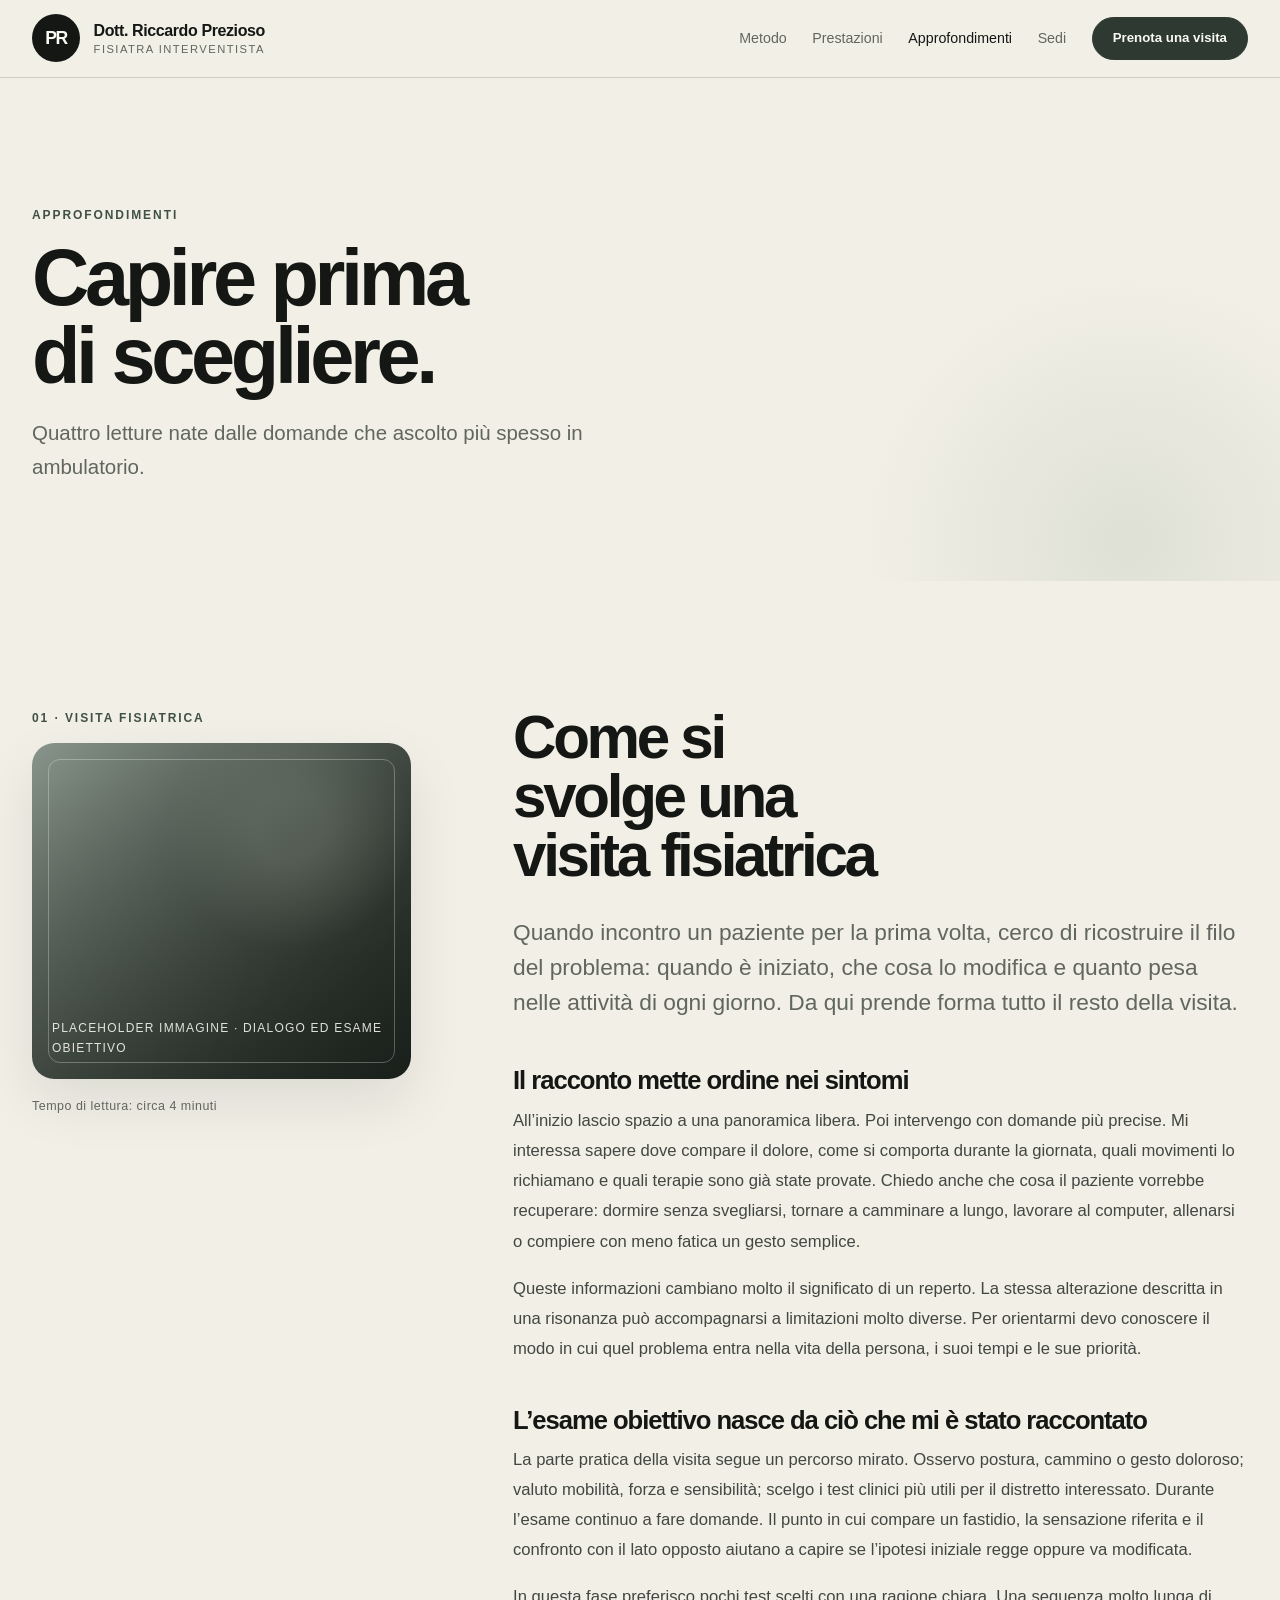
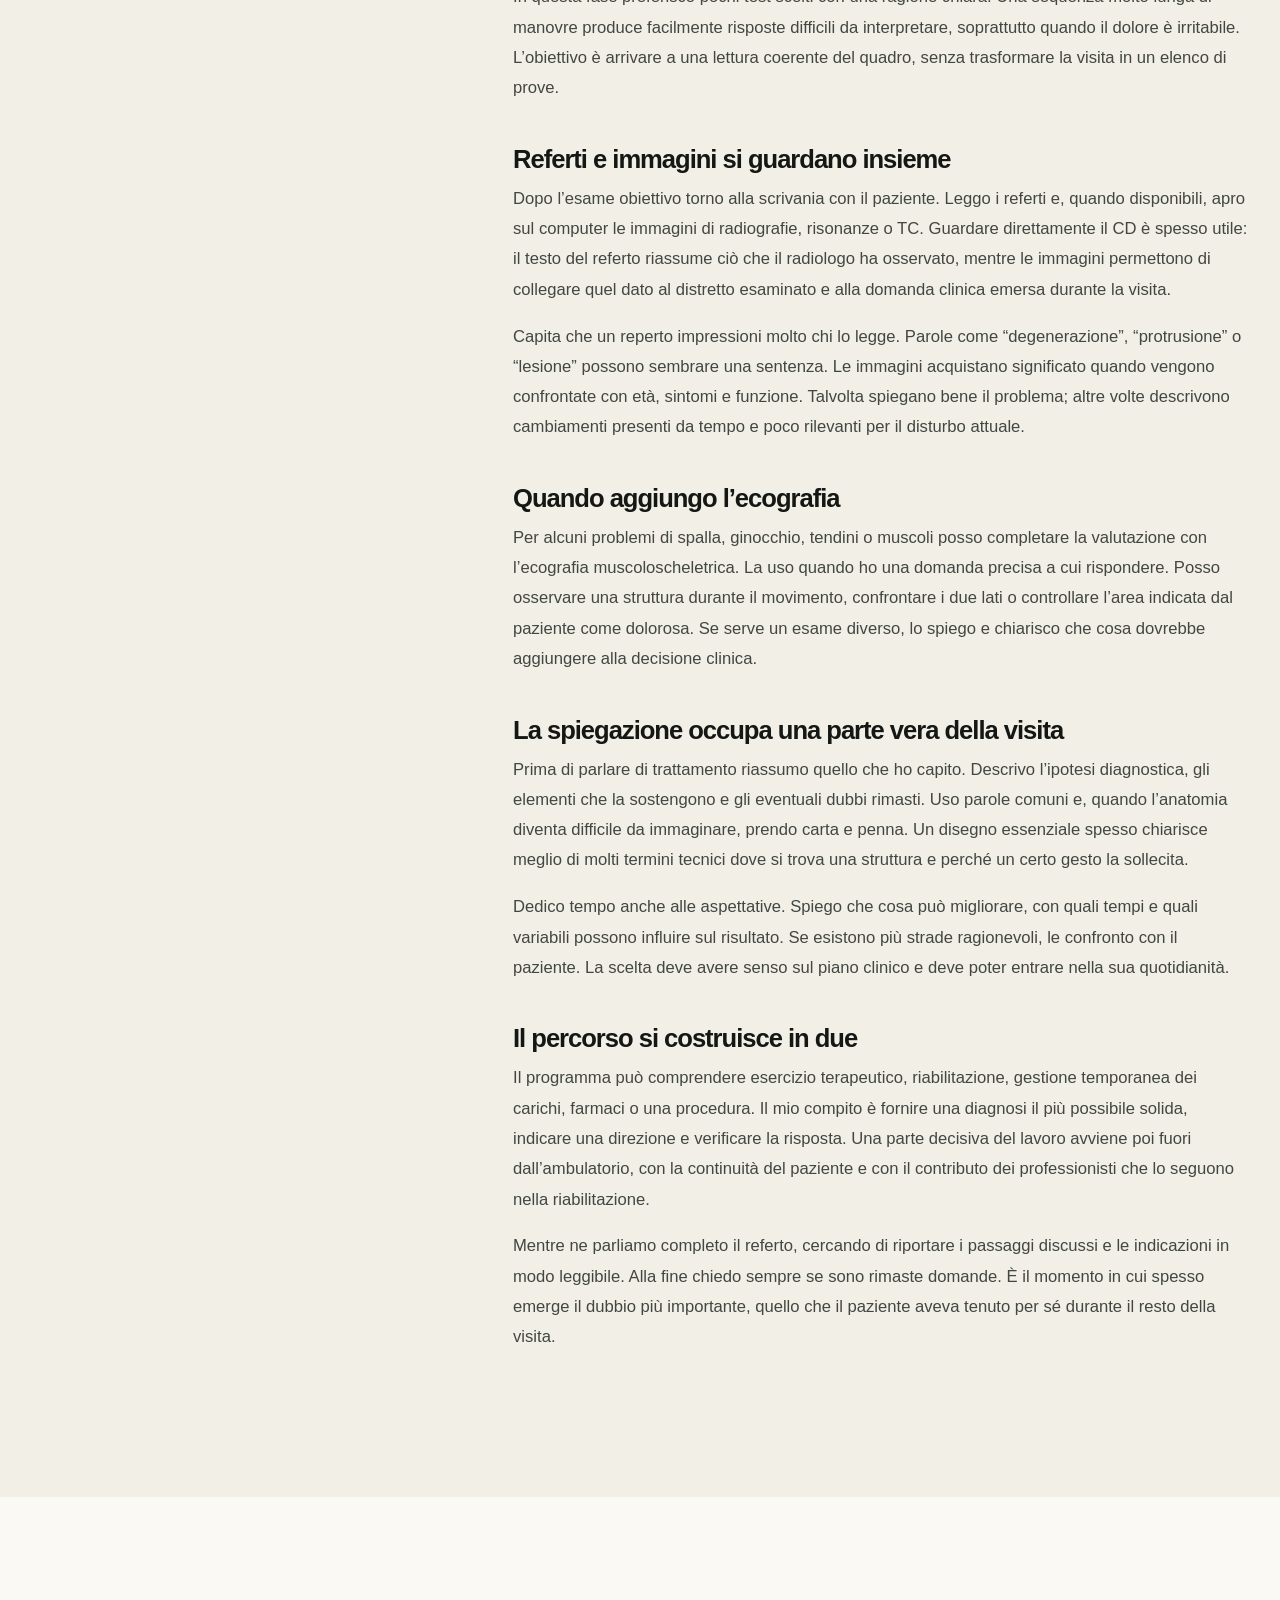
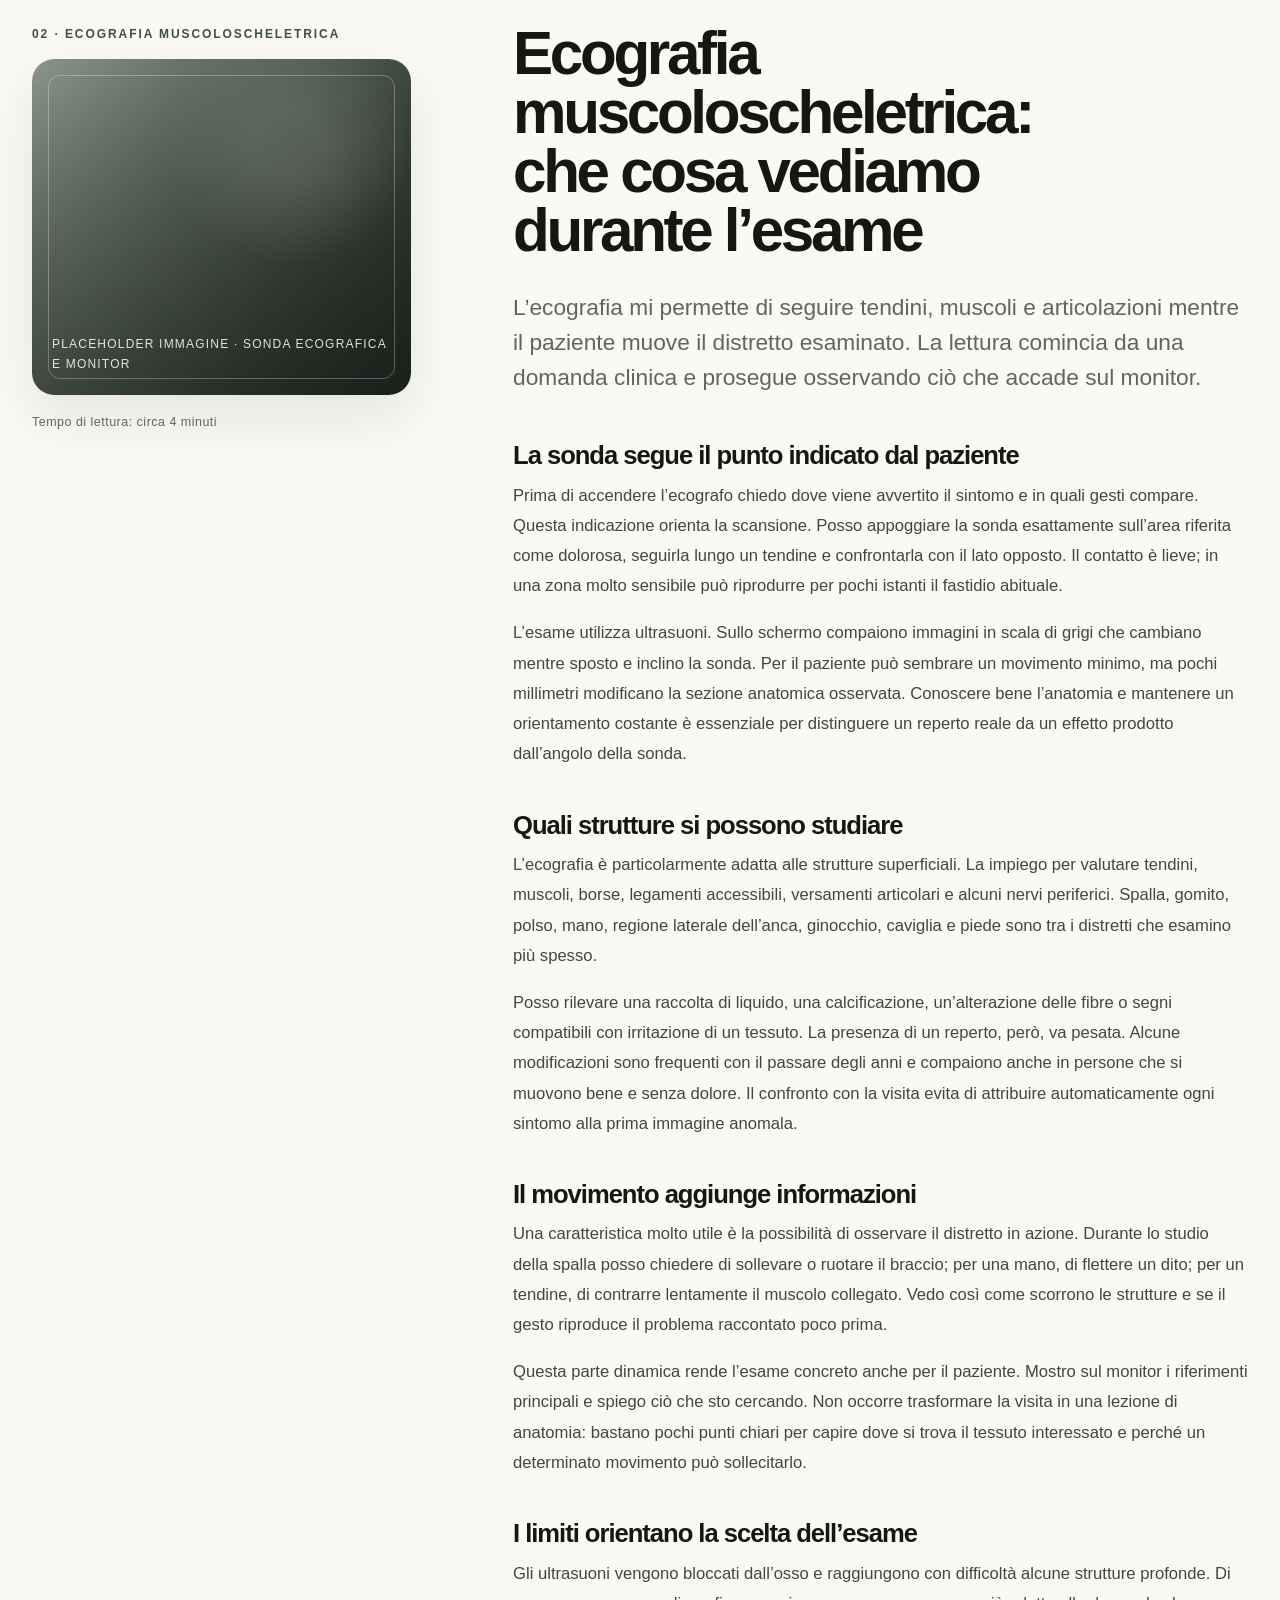
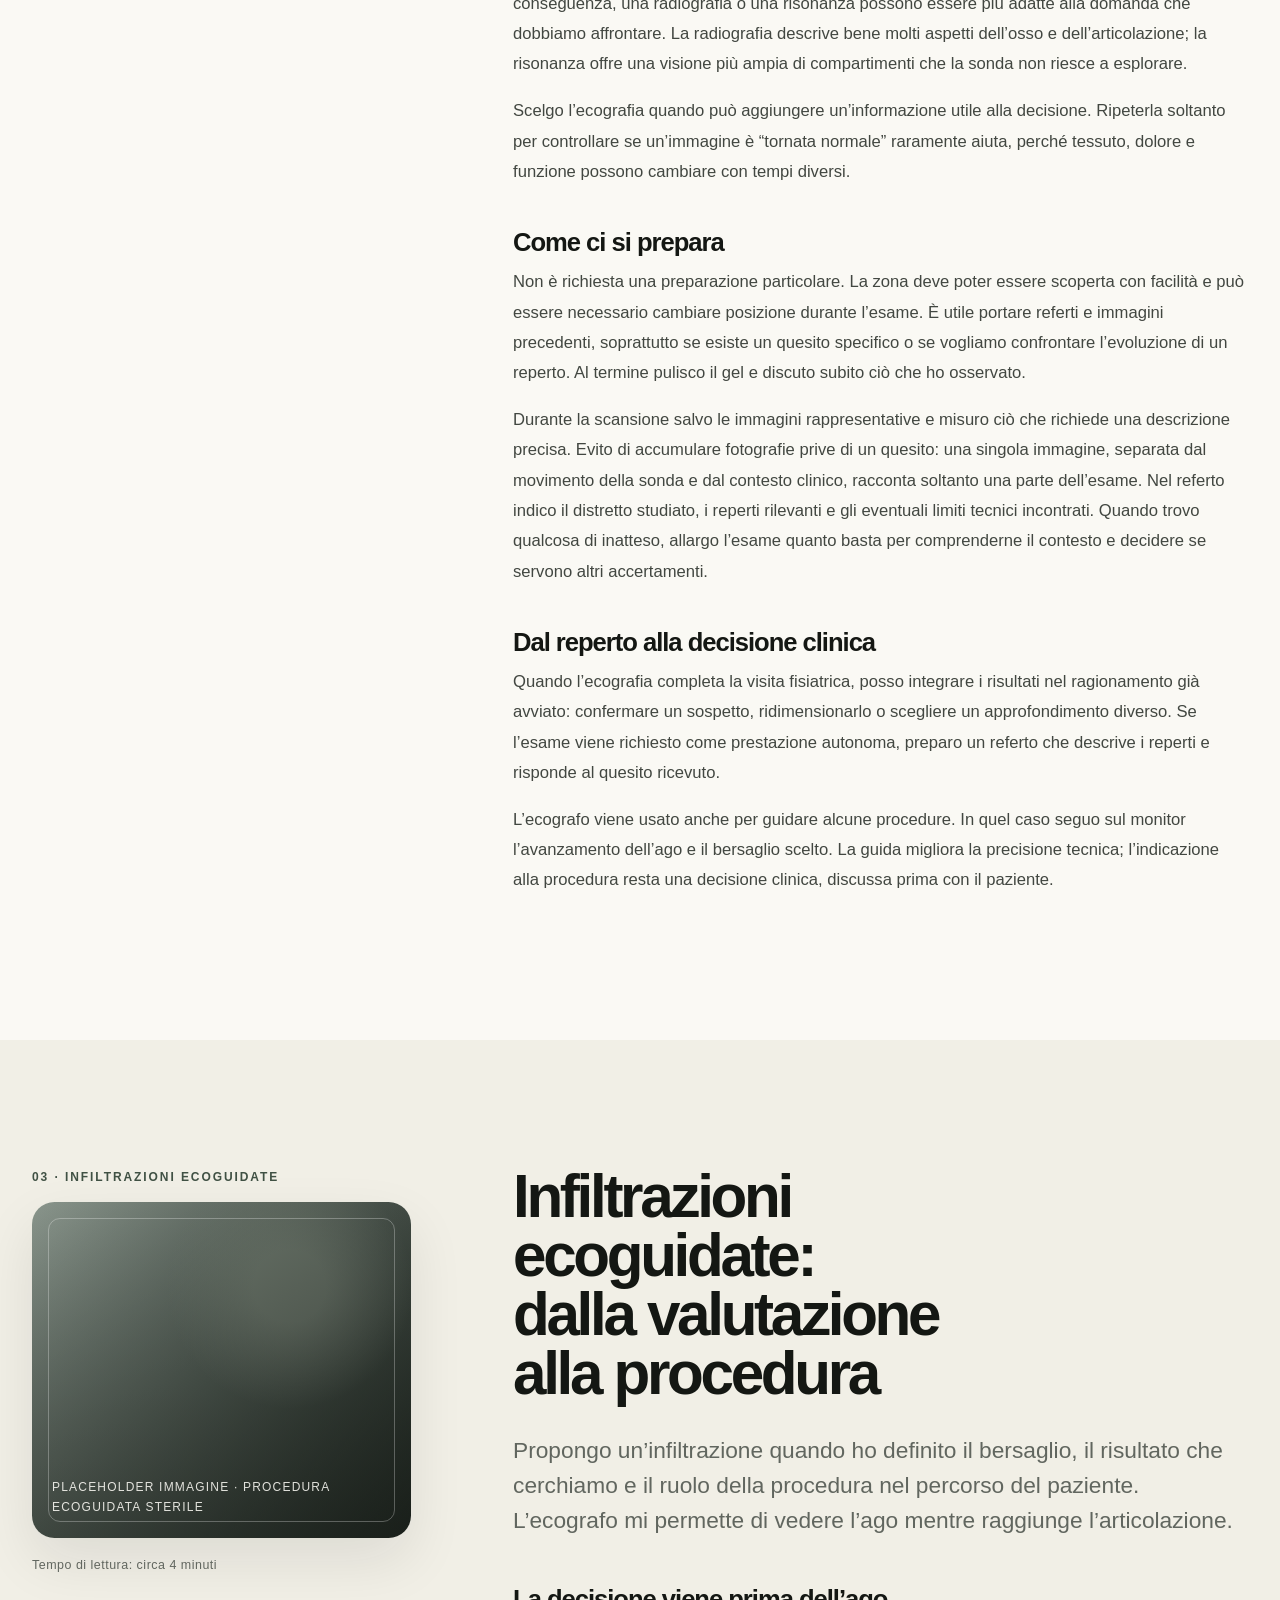
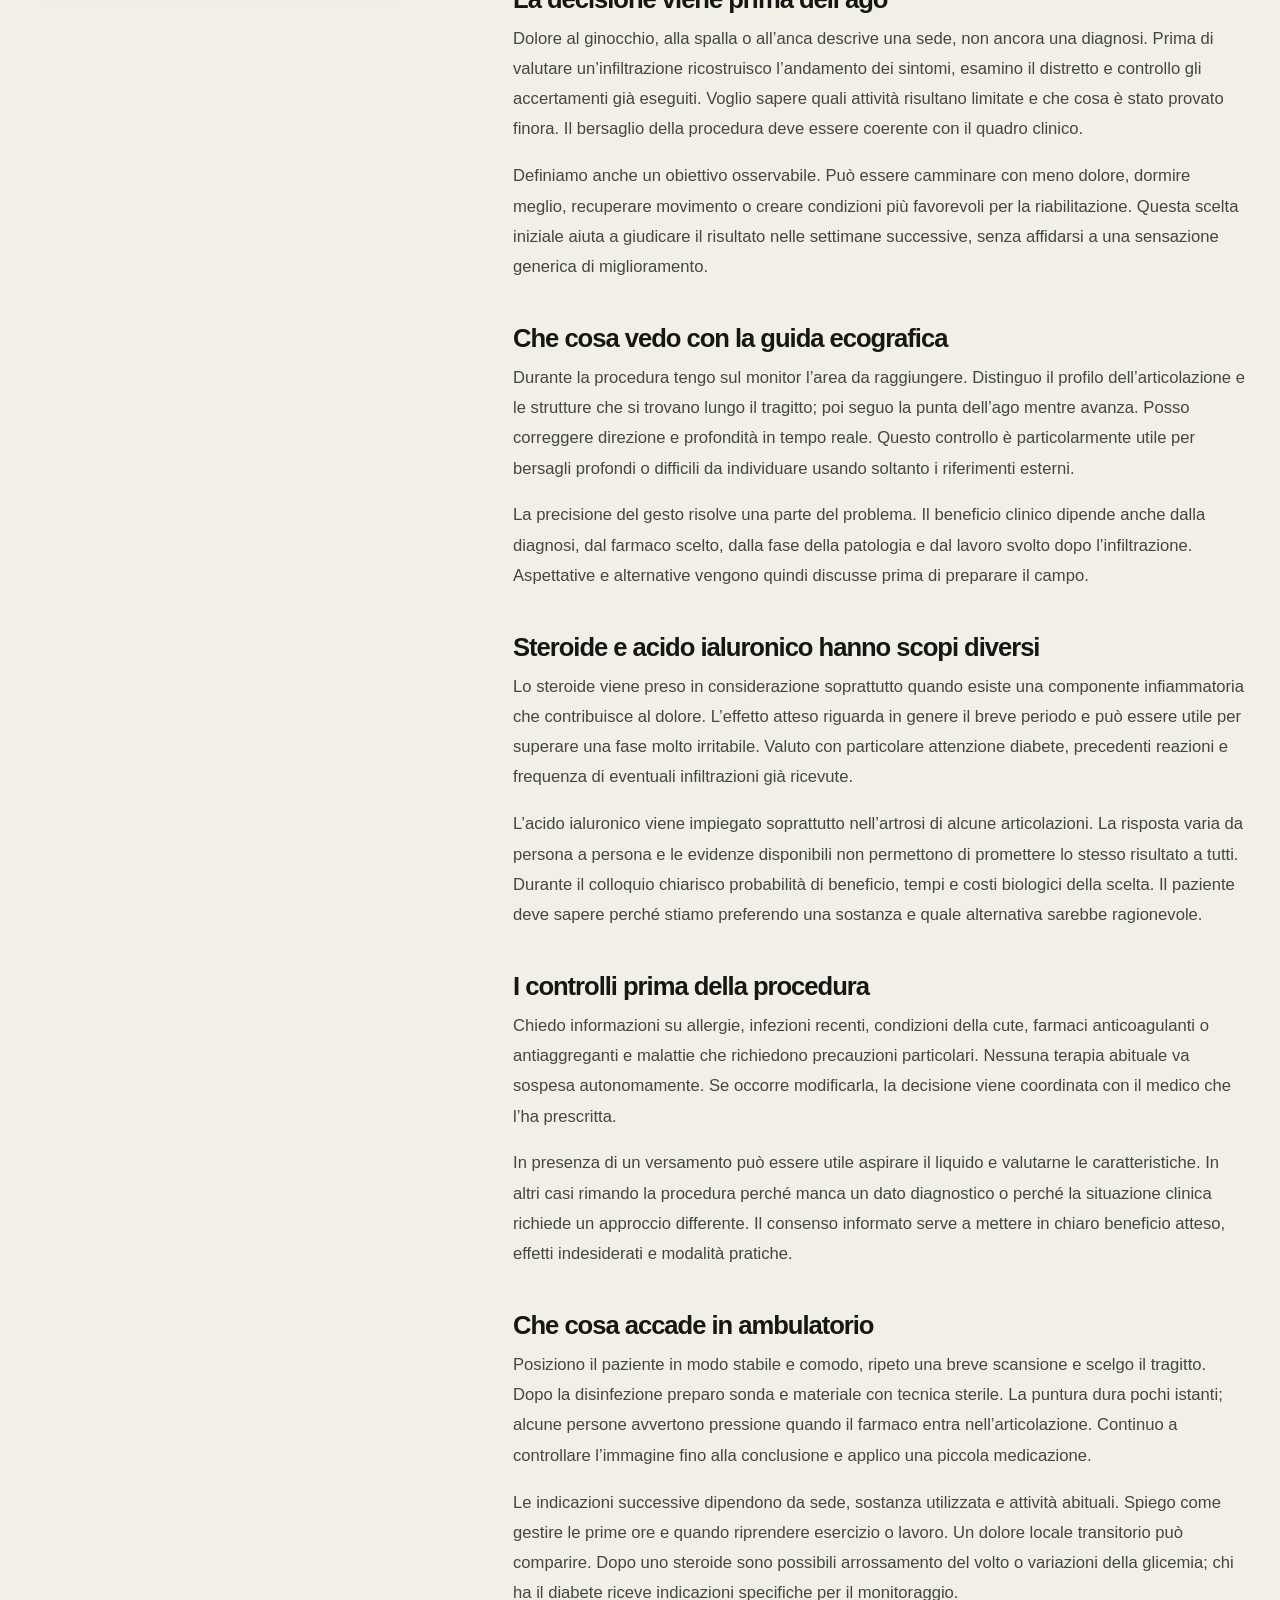
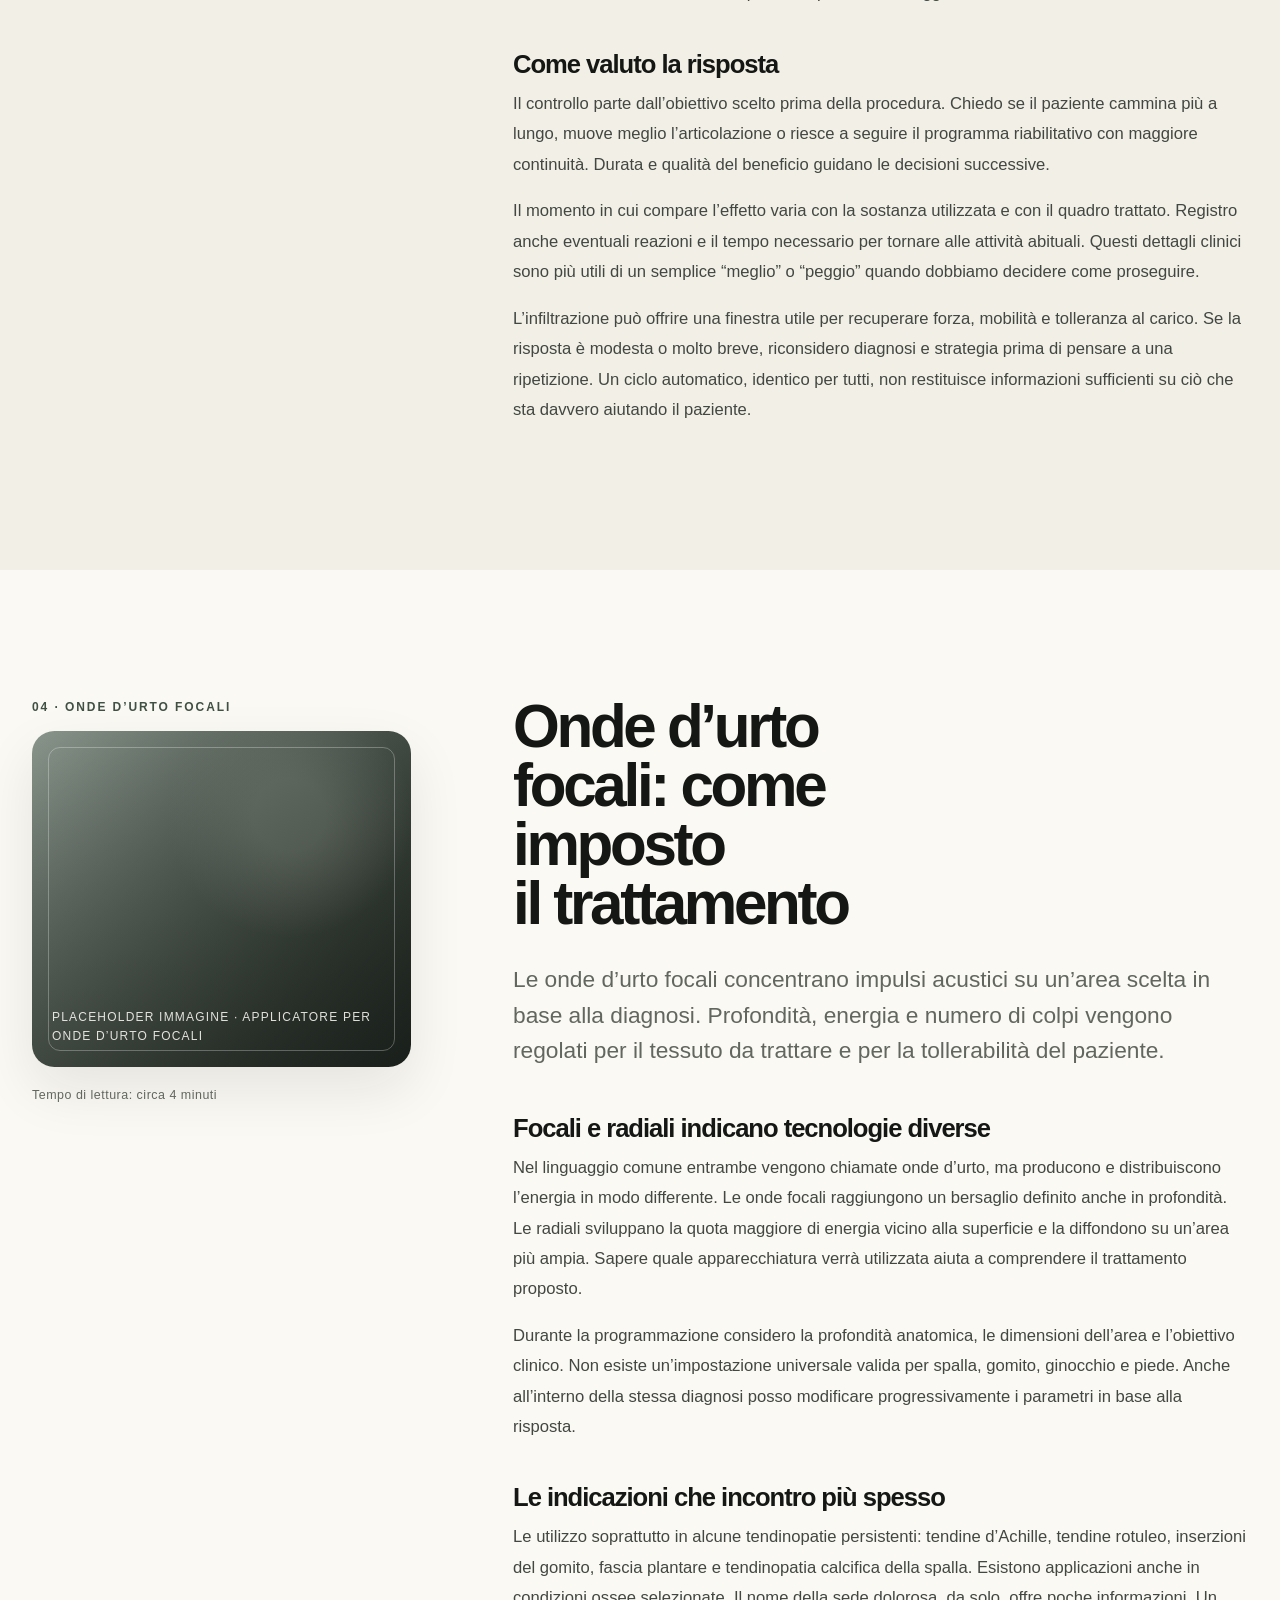
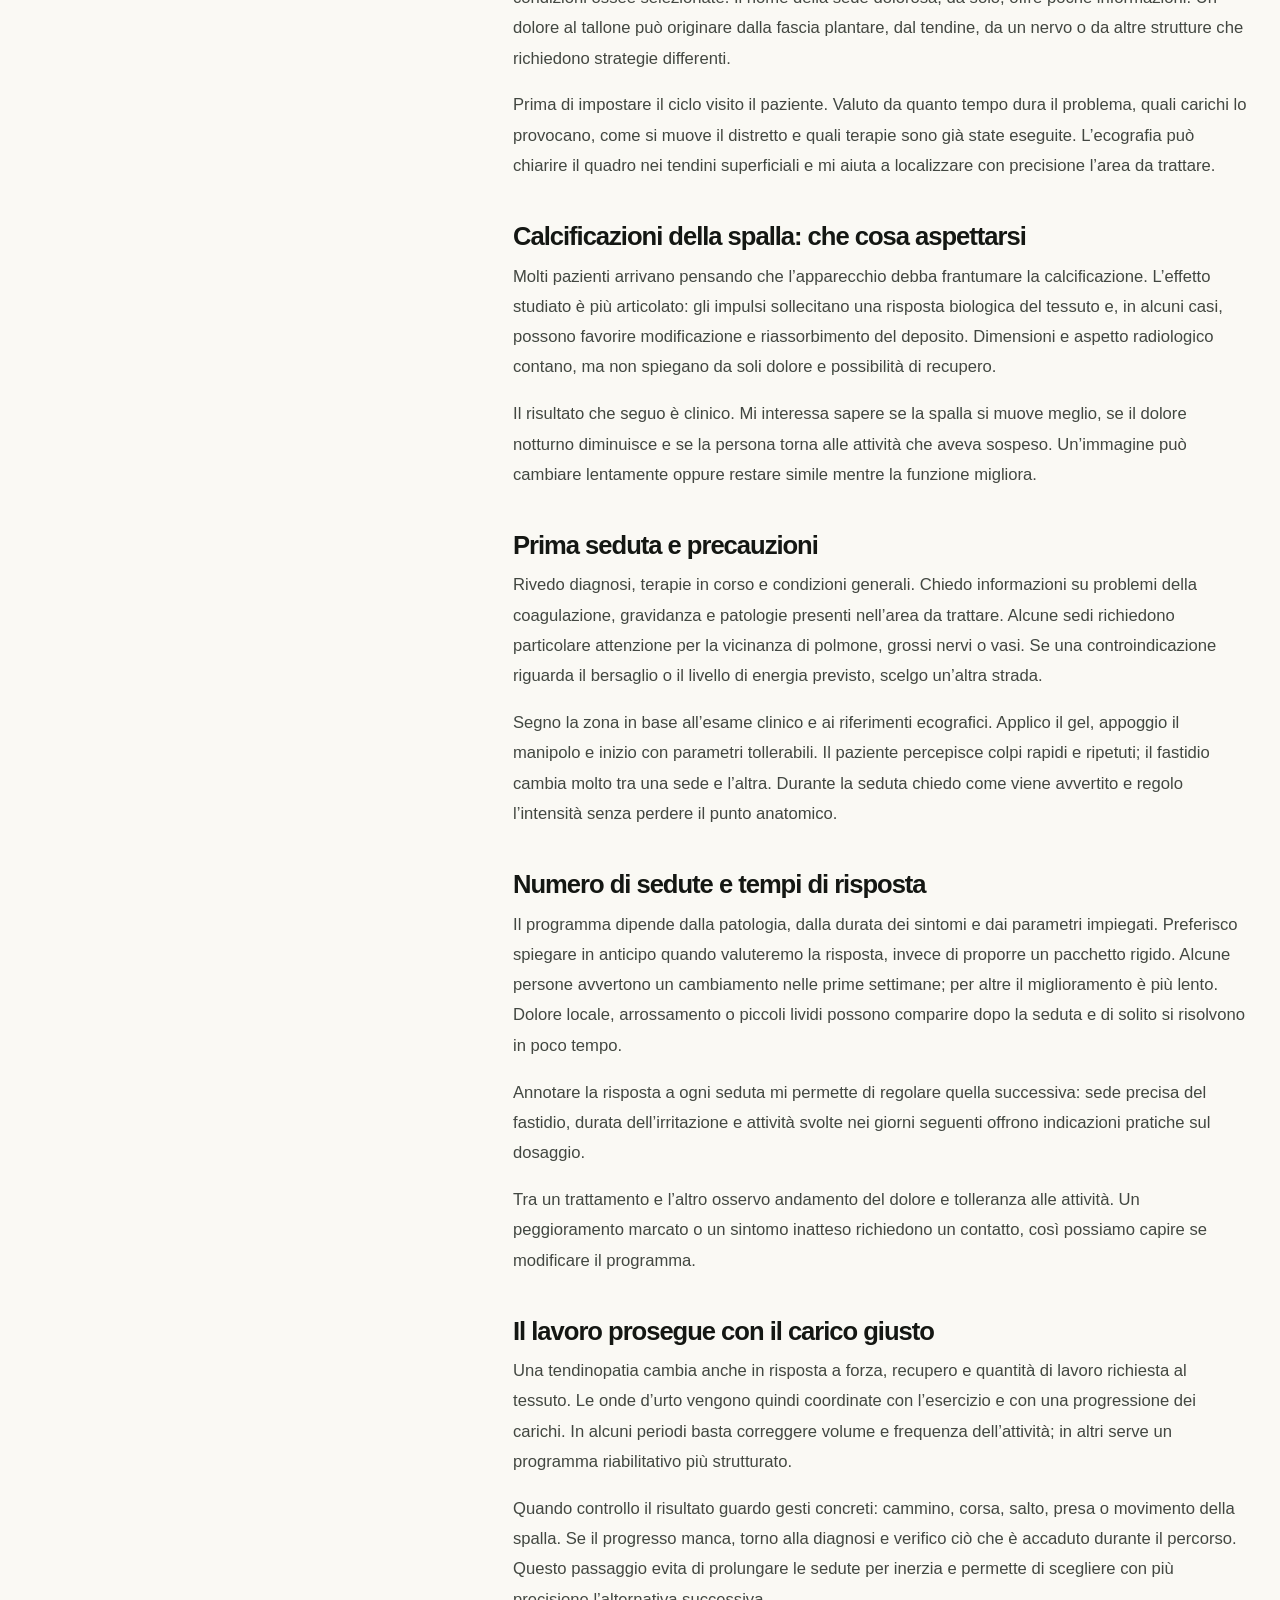
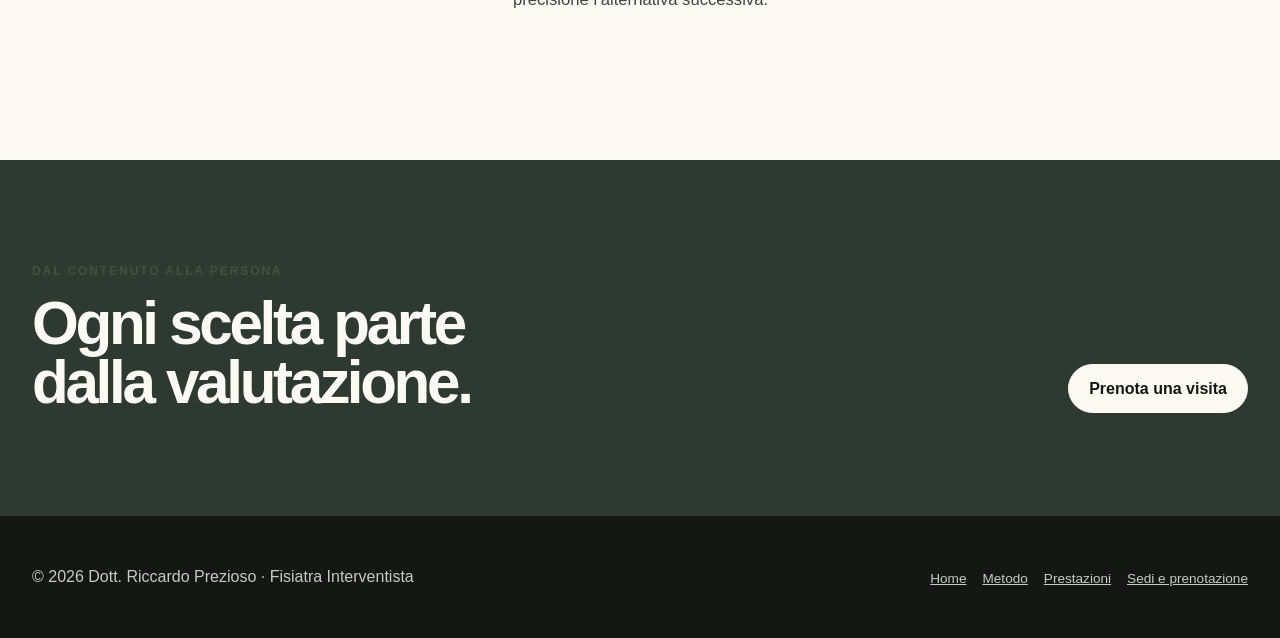
==== commit 11e5812a: "Refine service copy and articles" ====
--- a/site/approfondimenti.html
+++ b/site/approfondimenti.html
@@ -23,18 +23,9 @@
         <div class="container">
           <p class="eyebrow">Approfondimenti</p>
           <h1>Capire prima di scegliere.</h1>
-          <p class="lead">Quattro letture per comprendere meglio visita, strumenti diagnostici e trattamenti. Informazioni generali, da collegare sempre alla valutazione del singolo caso.</p>
+          <p class="lead">Quattro letture nate dalle domande che ascolto più spesso in ambulatorio.</p>
         </div>
       </header>
-
-      <nav class="article-index" aria-label="Indice degli approfondimenti">
-        <div class="container article-index-grid">
-          <a href="#visita-fisiatrica"><span>01</span><strong>Visita fisiatrica</strong></a>
-          <a href="#ecografia-muscoloscheletrica"><span>02</span><strong>Ecografia muscoloscheletrica</strong></a>
-          <a href="#infiltrazioni-ecoguidate"><span>03</span><strong>Infiltrazioni ecoguidate</strong></a>
-          <a href="#onde-urto-focali"><span>04</span><strong>Onde d’urto focali</strong></a>
-        </div>
-      </nav>
 
       <article class="article-section" id="visita-fisiatrica">
         <div class="container article-layout">
@@ -44,41 +35,31 @@
             <p class="article-meta">Tempo di lettura: circa 4 minuti</p>
           </aside>
           <div class="article-copy">
-            <h2>La visita fisiatrica: comprendere il problema oltre il punto in cui fa male</h2>
-            <p class="article-deck">Una visita fisiatrica non consiste soltanto nell’assegnare un nome al dolore. Serve a capire come il disturbo influenza movimento, autonomia, lavoro, sport e qualità di vita, per costruire un percorso realistico e condiviso.</p>
+            <h2>Come si svolge una visita fisiatrica</h2>
+            <p class="article-deck">Quando incontro un paziente per la prima volta, cerco di ricostruire il filo del problema: quando è iniziato, che cosa lo modifica e quanto pesa nelle attività di ogni giorno. Da qui prende forma tutto il resto della visita.</p>
 
-            <h3>Si parte dal racconto</h3>
-            <p>Il primo strumento della visita è il dialogo. Il paziente descrive quando è comparso il problema, come si è modificato nel tempo, quali gesti lo provocano e che cosa ha già provato per risolverlo. Il medico guida il racconto con domande mirate: non per interromperlo, ma per ordinare le informazioni e riconoscere elementi utili. Due persone con lo stesso reperto radiologico possono avere limitazioni molto diverse; per questo sintomi, contesto e obiettivi personali hanno un valore che un’immagine, da sola, non può sostituire.</p>
+            <h3>Il racconto mette ordine nei sintomi</h3>
+            <p>All’inizio lascio spazio a una panoramica libera. Poi intervengo con domande più precise. Mi interessa sapere dove compare il dolore, come si comporta durante la giornata, quali movimenti lo richiamano e quali terapie sono già state provate. Chiedo anche che cosa il paziente vorrebbe recuperare: dormire senza svegliarsi, tornare a camminare a lungo, lavorare al computer, allenarsi o compiere con meno fatica un gesto semplice.</p>
+            <p>Queste informazioni cambiano molto il significato di un reperto. La stessa alterazione descritta in una risonanza può accompagnarsi a limitazioni molto diverse. Per orientarmi devo conoscere il modo in cui quel problema entra nella vita della persona, i suoi tempi e le sue priorità.</p>
 
-            <h3>Dolore e funzione non sono la stessa cosa</h3>
-            <p>La fisiatria osserva la patologia, ma anche il suo effetto sulla funzione. Diventa importante sapere se il dolore impedisce di salire le scale, dormire su un fianco, sollevare un peso, lavorare al computer o riprendere un’attività sportiva. Questa prospettiva è coerente con il modello ICF dell’Organizzazione Mondiale della Sanità, che considera funzioni corporee, attività, partecipazione e fattori ambientali. Definire ciò che la persona desidera tornare a fare aiuta a scegliere misure di risultato concrete, invece di affidarsi soltanto a una scala del dolore.</p>
+            <h3>L’esame obiettivo nasce da ciò che mi è stato raccontato</h3>
+            <p>La parte pratica della visita segue un percorso mirato. Osservo postura, cammino o gesto doloroso; valuto mobilità, forza e sensibilità; scelgo i test clinici più utili per il distretto interessato. Durante l’esame continuo a fare domande. Il punto in cui compare un fastidio, la sensazione riferita e il confronto con il lato opposto aiutano a capire se l’ipotesi iniziale regge oppure va modificata.</p>
+            <p>In questa fase preferisco pochi test scelti con una ragione chiara. Una sequenza molto lunga di manovre produce facilmente risposte difficili da interpretare, soprattutto quando il dolore è irritabile. L’obiettivo è arrivare a una lettura coerente del quadro, senza trasformare la visita in un elenco di prove.</p>
 
-            <h3>L’esame obiettivo</h3>
-            <p>Dopo il colloquio viene eseguito l’esame obiettivo. A seconda del distretto possono essere valutati postura, cammino, mobilità articolare, forza, sensibilità, gesti funzionali e risposta a test clinici specifici. Il confronto tra lato sintomatico e lato opposto può aggiungere informazioni, ma non ogni differenza è necessariamente patologica. L’obiettivo è verificare se quanto osservato è coerente con il racconto e restringere le possibili spiegazioni. Durante questa fase il dialogo continua: la qualità, la sede e il momento in cui compare un sintomo aiutano a interpretare il test.</p>
+            <h3>Referti e immagini si guardano insieme</h3>
+            <p>Dopo l’esame obiettivo torno alla scrivania con il paziente. Leggo i referti e, quando disponibili, apro sul computer le immagini di radiografie, risonanze o TC. Guardare direttamente il CD è spesso utile: il testo del referto riassume ciò che il radiologo ha osservato, mentre le immagini permettono di collegare quel dato al distretto esaminato e alla domanda clinica emersa durante la visita.</p>
+            <p>Capita che un reperto impressioni molto chi lo legge. Parole come “degenerazione”, “protrusione” o “lesione” possono sembrare una sentenza. Le immagini acquistano significato quando vengono confrontate con età, sintomi e funzione. Talvolta spiegano bene il problema; altre volte descrivono cambiamenti presenti da tempo e poco rilevanti per il disturbo attuale.</p>
 
-            <h3>Il ruolo degli esami</h3>
-            <p>Radiografie, risonanze, ecografie ed esami di laboratorio sono utili quando rispondono a una domanda clinica precisa. Un referto non viene quindi letto in modo isolato, ma confrontato con sintomi ed esame obiettivo. Alcuni reperti sono frequenti anche in persone senza dolore; altri, invece, possono spiegare bene il quadro. Quando indicato, l’ecografia muscoloscheletrica può completare la valutazione nello stesso incontro. In altri casi è più appropriato richiedere un esame differente o evitare nuovi accertamenti, se non cambierebbero le decisioni.</p>
+            <h3>Quando aggiungo l’ecografia</h3>
+            <p>Per alcuni problemi di spalla, ginocchio, tendini o muscoli posso completare la valutazione con l’ecografia muscoloscheletrica. La uso quando ho una domanda precisa a cui rispondere. Posso osservare una struttura durante il movimento, confrontare i due lati o controllare l’area indicata dal paziente come dolorosa. Se serve un esame diverso, lo spiego e chiarisco che cosa dovrebbe aggiungere alla decisione clinica.</p>
 
-            <h3>Dalla diagnosi al progetto</h3>
-            <p>La conclusione della visita non dovrebbe essere una lista di terapie standard. Il medico riassume ciò che ha compreso, chiarisce il grado di certezza diagnostica e spiega le opzioni disponibili. Il percorso può includere esercizio terapeutico, modifica temporanea dei carichi, farmaci, procedure infiltrative, onde d’urto, ulteriori accertamenti o il confronto con un altro specialista. Talvolta la scelta più utile è osservare l’evoluzione prima di intervenire. Benefici attesi, limiti, tempi e possibili alternative vanno discussi con un linguaggio comprensibile.</p>
+            <h3>La spiegazione occupa una parte vera della visita</h3>
+            <p>Prima di parlare di trattamento riassumo quello che ho capito. Descrivo l’ipotesi diagnostica, gli elementi che la sostengono e gli eventuali dubbi rimasti. Uso parole comuni e, quando l’anatomia diventa difficile da immaginare, prendo carta e penna. Un disegno essenziale spesso chiarisce meglio di molti termini tecnici dove si trova una struttura e perché un certo gesto la sollecita.</p>
+            <p>Dedico tempo anche alle aspettative. Spiego che cosa può migliorare, con quali tempi e quali variabili possono influire sul risultato. Se esistono più strade ragionevoli, le confronto con il paziente. La scelta deve avere senso sul piano clinico e deve poter entrare nella sua quotidianità.</p>
 
-            <h3>Una collaborazione, non una consegna passiva</h3>
-            <p>Nella maggior parte dei disturbi muscoloscheletrici, il risultato dipende anche da ciò che accade tra una visita e la successiva. Una procedura può ridurre un sintomo o creare una finestra favorevole, ma il recupero richiede spesso esposizione graduale al movimento, esercizio e gestione dei carichi. Il medico contribuisce con diagnosi, indicazioni e monitoraggio; il paziente porta obiettivi, preferenze e continuità. Parlare di collaborazione non significa trasferire la responsabilità al paziente, ma rendere chiari i ruoli e adattare il programma alla vita reale.</p>
-
-            <h3>Come prepararsi</h3>
-            <p>È utile portare referti, immagini diagnostiche disponibili su CD o supporto digitale, elenco dei farmaci e una breve cronologia dei trattamenti già eseguiti. Annotare due o tre domande prioritarie può aiutare a non dimenticarle. Alla fine della visita il paziente dovrebbe avere una sintesi comprensibile del problema, sapere quali sono i passaggi successivi e riconoscere eventuali segnali per cui anticipare un controllo. Il referto serve a conservare questi punti, ma non sostituisce il tempo dedicato alla spiegazione.</p>
-
-            <h3>Il controllo nel tempo</h3>
-            <p>Non tutti i percorsi richiedono controlli ravvicinati. Quando sono utili, servono a confrontare funzione e obiettivi con il punto di partenza, verificare la risposta e correggere il programma. Un controllo efficace non ripete semplicemente la prima visita: misura ciò che è cambiato e decide se proseguire, modificare strategia o concludere il monitoraggio.</p>
-
-            <p class="article-note">Questo testo ha finalità informative e non può sostituire una valutazione medica individuale.</p>
-            <div class="article-bibliography">
-              <h3>Bibliografia essenziale</h3>
-              <ol>
-                <li><a href="https://www.who.int/classifications/international-classification-of-functioning-disability-and-health">World Health Organization. International Classification of Functioning, Disability and Health (ICF).</a></li>
-                <li><a href="https://www.prmwhitebook.eu/">European PRM Bodies. White Book of Physical and Rehabilitation Medicine in Europe.</a></li>
-              </ol>
-            </div>
+            <h3>Il percorso si costruisce in due</h3>
+            <p>Il programma può comprendere esercizio terapeutico, riabilitazione, gestione temporanea dei carichi, farmaci o una procedura. Il mio compito è fornire una diagnosi il più possibile solida, indicare una direzione e verificare la risposta. Una parte decisiva del lavoro avviene poi fuori dall’ambulatorio, con la continuità del paziente e con il contributo dei professionisti che lo seguono nella riabilitazione.</p>
+            <p>Mentre ne parliamo completo il referto, cercando di riportare i passaggi discussi e le indicazioni in modo leggibile. Alla fine chiedo sempre se sono rimaste domande. È il momento in cui spesso emerge il dubbio più importante, quello che il paziente aveva tenuto per sé durante il resto della visita.</p>
           </div>
         </div>
       </article>
@@ -91,41 +72,32 @@
             <p class="article-meta">Tempo di lettura: circa 4 minuti</p>
           </aside>
           <div class="article-copy">
-            <h2>Ecografia muscoloscheletrica: immagini da interpretare insieme alla clinica</h2>
-            <p class="article-deck">L’ecografia permette di osservare in tempo reale molte strutture superficiali dell’apparato muscoloscheletrico. Il suo valore aumenta quando l’immagine viene collegata al racconto del paziente, all’esame obiettivo e a una domanda diagnostica precisa.</p>
+            <h2>Ecografia muscoloscheletrica: che cosa vediamo durante l’esame</h2>
+            <p class="article-deck">L’ecografia mi permette di seguire tendini, muscoli e articolazioni mentre il paziente muove il distretto esaminato. La lettura comincia da una domanda clinica e prosegue osservando ciò che accade sul monitor.</p>
 
-            <h3>Che cosa può mostrare</h3>
-            <p>L’esame utilizza ultrasuoni e non radiazioni ionizzanti. Può studiare tendini, muscoli, legamenti superficiali, borse, versamenti articolari, alcune porzioni dei nervi periferici e il profilo esterno dell’osso. È particolarmente utile in distretti come spalla, gomito, polso, mano, anca laterale, ginocchio, caviglia e piede. A seconda del quesito, consente di riconoscere alterazioni della struttura, raccolte liquide, calcificazioni, segni di infiammazione o discontinuità delle fibre. Il significato di ogni reperto dipende però dalla sede, dall’età e dai sintomi.</p>
+            <h3>La sonda segue il punto indicato dal paziente</h3>
+            <p>Prima di accendere l’ecografo chiedo dove viene avvertito il sintomo e in quali gesti compare. Questa indicazione orienta la scansione. Posso appoggiare la sonda esattamente sull’area riferita come dolorosa, seguirla lungo un tendine e confrontarla con il lato opposto. Il contatto è lieve; in una zona molto sensibile può riprodurre per pochi istanti il fastidio abituale.</p>
+            <p>L’esame utilizza ultrasuoni. Sullo schermo compaiono immagini in scala di grigi che cambiano mentre sposto e inclino la sonda. Per il paziente può sembrare un movimento minimo, ma pochi millimetri modificano la sezione anatomica osservata. Conoscere bene l’anatomia e mantenere un orientamento costante è essenziale per distinguere un reperto reale da un effetto prodotto dall’angolo della sonda.</p>
 
-            <h3>Un esame dinamico</h3>
-            <p>Uno dei principali vantaggi dell’ecografia è la possibilità di osservare le strutture durante il movimento. Il paziente può essere invitato a ruotare la spalla, flettere un dito o contrarre un muscolo mentre il medico segue ciò che accade sullo schermo. Questa componente dinamica può chiarire fenomeni che non emergono in una fotografia statica. La sonda può inoltre essere spostata esattamente nel punto indicato come doloroso, mettendo in relazione il sintomo con l’anatomia sottostante. È un’interazione continua, non una semplice acquisizione automatica di immagini.</p>
+            <h3>Quali strutture si possono studiare</h3>
+            <p>L’ecografia è particolarmente adatta alle strutture superficiali. La impiego per valutare tendini, muscoli, borse, legamenti accessibili, versamenti articolari e alcuni nervi periferici. Spalla, gomito, polso, mano, regione laterale dell’anca, ginocchio, caviglia e piede sono tra i distretti che esamino più spesso.</p>
+            <p>Posso rilevare una raccolta di liquido, una calcificazione, un’alterazione delle fibre o segni compatibili con irritazione di un tessuto. La presenza di un reperto, però, va pesata. Alcune modificazioni sono frequenti con il passare degli anni e compaiono anche in persone che si muovono bene e senza dolore. Il confronto con la visita evita di attribuire automaticamente ogni sintomo alla prima immagine anomala.</p>
 
-            <h3>Perché non sostituisce la visita</h3>
-            <p>Un’anomalia ecografica non coincide sempre con la causa del dolore. Tendini apparentemente degenerati possono essere poco sintomatici; al contrario, un disturbo importante può dipendere da strutture non valutabili adeguatamente con gli ultrasuoni. Per questo l’esame dovrebbe partire da un’ipotesi clinica. Anamnesi ed esame obiettivo orientano la scansione, mentre ciò che appare sul monitor può confermare, modificare o ridimensionare l’ipotesi. Questa integrazione riduce il rischio di trattare un’immagine invece della persona e rende il referto più utile per le decisioni successive.</p>
+            <h3>Il movimento aggiunge informazioni</h3>
+            <p>Una caratteristica molto utile è la possibilità di osservare il distretto in azione. Durante lo studio della spalla posso chiedere di sollevare o ruotare il braccio; per una mano, di flettere un dito; per un tendine, di contrarre lentamente il muscolo collegato. Vedo così come scorrono le strutture e se il gesto riproduce il problema raccontato poco prima.</p>
+            <p>Questa parte dinamica rende l’esame concreto anche per il paziente. Mostro sul monitor i riferimenti principali e spiego ciò che sto cercando. Non occorre trasformare la visita in una lezione di anatomia: bastano pochi punti chiari per capire dove si trova il tessuto interessato e perché un determinato movimento può sollecitarlo.</p>
 
-            <h3>Limiti da conoscere</h3>
-            <p>L’ecografia non attraversa l’osso e studia con difficoltà strutture molto profonde o nascoste da aria e tessuti sovrapposti. Non è quindi l’esame migliore per ogni problema. La radiografia rimane fondamentale per molte alterazioni ossee e articolari; la risonanza può offrire una visione più ampia di strutture profonde e compartimenti non accessibili alla sonda. Inoltre, l’ecografia è operatore-dipendente: tecnica, conoscenza anatomica e capacità di correlare il reperto alla clinica incidono sulla qualità. Scegliere l’esame corretto è parte del ragionamento diagnostico.</p>
+            <h3>I limiti orientano la scelta dell’esame</h3>
+            <p>Gli ultrasuoni vengono bloccati dall’osso e raggiungono con difficoltà alcune strutture profonde. Di conseguenza, una radiografia o una risonanza possono essere più adatte alla domanda che dobbiamo affrontare. La radiografia descrive bene molti aspetti dell’osso e dell’articolazione; la risonanza offre una visione più ampia di compartimenti che la sonda non riesce a esplorare.</p>
+            <p>Scelgo l’ecografia quando può aggiungere un’informazione utile alla decisione. Ripeterla soltanto per controllare se un’immagine è “tornata normale” raramente aiuta, perché tessuto, dolore e funzione possono cambiare con tempi diversi.</p>
 
-            <h3>Come si svolge</h3>
-            <p>La zona da esaminare viene scoperta e sulla pelle viene applicato un gel che facilita il passaggio degli ultrasuoni. La posizione cambia in base al distretto; talvolta sono necessarie più posture per osservare una struttura lungo tutto il suo decorso. La pressione della sonda è generalmente lieve, anche se il contatto su un’area molto sensibile può riprodurre temporaneamente il dolore. L’esame non richiede preparazioni complesse. È utile portare eventuali referti precedenti, soprattutto quando occorre confrontare un reperto o rispondere a un quesito già formulato.</p>
+            <h3>Come ci si prepara</h3>
+            <p>Non è richiesta una preparazione particolare. La zona deve poter essere scoperta con facilità e può essere necessario cambiare posizione durante l’esame. È utile portare referti e immagini precedenti, soprattutto se esiste un quesito specifico o se vogliamo confrontare l’evoluzione di un reperto. Al termine pulisco il gel e discuto subito ciò che ho osservato.</p>
+            <p>Durante la scansione salvo le immagini rappresentative e misuro ciò che richiede una descrizione precisa. Evito di accumulare fotografie prive di un quesito: una singola immagine, separata dal movimento della sonda e dal contesto clinico, racconta soltanto una parte dell’esame. Nel referto indico il distretto studiato, i reperti rilevanti e gli eventuali limiti tecnici incontrati. Quando trovo qualcosa di inatteso, allargo l’esame quanto basta per comprenderne il contesto e decidere se servono altri accertamenti.</p>
 
-            <h3>Ecografia diagnostica e guida ecografica</h3>
-            <p>Osservare una struttura e utilizzare l’ecografo per guidare una procedura sono attività collegate ma diverse. Nel secondo caso l’immagine serve a seguire in tempo reale il tragitto dell’ago, identificare il bersaglio e riconoscere strutture da evitare. La guida non stabilisce da sola se la procedura sia indicata: questa decisione nasce dalla diagnosi, dagli obiettivi e dalla valutazione di benefici e rischi. La precisione tecnica è importante, ma deve inserirsi in un percorso clinico appropriato e in un consenso informato.</p>
-
-            <h3>Dopo l’esame</h3>
-            <p>Il risultato dovrebbe essere spiegato con parole comprensibili e riportato in un referto. Quando l’ecografia completa una visita, le conclusioni possono essere integrate direttamente nel progetto terapeutico. Se viene eseguita come prestazione autonoma, il referto deve comunque essere interpretato dal medico che conosce il quadro complessivo. Un buon esame non produce soltanto immagini: risponde, per quanto possibile, alla domanda per cui è stato richiesto e dichiara i propri limiti quando la risposta necessita di un’altra metodica.</p>
-
-            <h3>Il confronto con gli esami precedenti</h3>
-            <p>Confrontare immagini eseguite in momenti diversi può essere utile, ma una variazione strutturale non procede sempre allo stesso ritmo dei sintomi. Un tendine può sentirsi meglio senza apparire immediatamente “normale”, oppure mostrare reperti stabili mentre la funzione cambia. Il follow-up ecografico va quindi richiesto quando il risultato può modificare una decisione, non soltanto per cercare conferme visive.</p>
-
-            <p class="article-note">Questo testo ha finalità informative e non può sostituire una valutazione medica individuale.</p>
-            <div class="article-bibliography">
-              <h3>Bibliografia essenziale</h3>
-              <ol>
-                <li><a href="https://efsumb.org/guidelines-recommendations-english-versions/">EFSUMB. Guidelines and Recommendations for Musculoskeletal Ultrasound, Parts I–II.</a></li>
-                <li><a href="https://efsumb.org/ch05-musculoskeletal-ultrasound/">Tamborrini G, Dejaco C, Mandl P. Musculoskeletal Ultrasound. EFSUMB Course Book.</a></li>
-              </ol>
-            </div>
+            <h3>Dal reperto alla decisione clinica</h3>
+            <p>Quando l’ecografia completa la visita fisiatrica, posso integrare i risultati nel ragionamento già avviato: confermare un sospetto, ridimensionarlo o scegliere un approfondimento diverso. Se l’esame viene richiesto come prestazione autonoma, preparo un referto che descrive i reperti e risponde al quesito ricevuto.</p>
+            <p>L’ecografo viene usato anche per guidare alcune procedure. In quel caso seguo sul monitor l’avanzamento dell’ago e il bersaglio scelto. La guida migliora la precisione tecnica; l’indicazione alla procedura resta una decisione clinica, discussa prima con il paziente.</p>
           </div>
         </div>
       </article>
@@ -138,41 +110,33 @@
             <p class="article-meta">Tempo di lettura: circa 4 minuti</p>
           </aside>
           <div class="article-copy">
-            <h2>Infiltrazioni ecoguidate: precisione tecnica e appropriatezza clinica</h2>
-            <p class="article-deck">Un’infiltrazione è uno strumento terapeutico, non una soluzione automatica per ogni dolore articolare. La scelta del farmaco, del bersaglio e del momento deve nascere da diagnosi, obiettivi e alternative discusse con il paziente.</p>
+            <h2>Infiltrazioni ecoguidate: dalla valutazione alla procedura</h2>
+            <p class="article-deck">Propongo un’infiltrazione quando ho definito il bersaglio, il risultato che cerchiamo e il ruolo della procedura nel percorso del paziente. L’ecografo mi permette di vedere l’ago mentre raggiunge l’articolazione.</p>
 
-            <h3>Che cosa significa “ecoguidata”</h3>
-            <p>Durante una procedura ecoguidata, il medico visualizza sul monitor sia le strutture anatomiche sia l’avanzamento dell’ago. Questo consente di pianificare un tragitto, raggiungere il bersaglio e ridurre il rischio di coinvolgere elementi vicini come vasi, nervi o tendini. La guida ecografica migliora la precisione del posizionamento in molte articolazioni, soprattutto quando il bersaglio è profondo o difficilmente identificabile con i soli riferimenti esterni. Precisione, però, non significa automaticamente beneficio: il risultato dipende prima di tutto dalla correttezza dell’indicazione.</p>
+            <h3>La decisione viene prima dell’ago</h3>
+            <p>Dolore al ginocchio, alla spalla o all’anca descrive una sede, non ancora una diagnosi. Prima di valutare un’infiltrazione ricostruisco l’andamento dei sintomi, esamino il distretto e controllo gli accertamenti già eseguiti. Voglio sapere quali attività risultano limitate e che cosa è stato provato finora. Il bersaglio della procedura deve essere coerente con il quadro clinico.</p>
+            <p>Definiamo anche un obiettivo osservabile. Può essere camminare con meno dolore, dormire meglio, recuperare movimento o creare condizioni più favorevoli per la riabilitazione. Questa scelta iniziale aiuta a giudicare il risultato nelle settimane successive, senza affidarsi a una sensazione generica di miglioramento.</p>
 
-            <h3>Quando può essere considerata</h3>
-            <p>Le infiltrazioni intra-articolari vengono impiegate in quadri selezionati, per esempio in alcune riacutizzazioni dolorose dell’artrosi o quando dolore e infiammazione limitano il recupero. Prima di proporle occorre capire quale struttura genera i sintomi, quali trattamenti siano già stati eseguiti e quale obiettivo si voglia raggiungere. Ridurre temporaneamente il dolore può facilitare il movimento o il percorso riabilitativo, ma la procedura non ricostruisce la cartilagine e non corregge da sola forza, mobilità o gestione dei carichi. Per questo viene inserita in un progetto più ampio.</p>
+            <h3>Che cosa vedo con la guida ecografica</h3>
+            <p>Durante la procedura tengo sul monitor l’area da raggiungere. Distinguo il profilo dell’articolazione e le strutture che si trovano lungo il tragitto; poi seguo la punta dell’ago mentre avanza. Posso correggere direzione e profondità in tempo reale. Questo controllo è particolarmente utile per bersagli profondi o difficili da individuare usando soltanto i riferimenti esterni.</p>
+            <p>La precisione del gesto risolve una parte del problema. Il beneficio clinico dipende anche dalla diagnosi, dal farmaco scelto, dalla fase della patologia e dal lavoro svolto dopo l’infiltrazione. Aspettative e alternative vengono quindi discusse prima di preparare il campo.</p>
 
-            <h3>Steroide e acido ialuronico</h3>
-            <p>Lo steroide intra-articolare viene utilizzato soprattutto per modulare una fase infiammatoria e può offrire un beneficio prevalentemente nel breve periodo in pazienti selezionati. L’acido ialuronico, spesso chiamato viscosupplementazione, ha finalità e tempi differenti. Le linee guida non sono completamente concordi sulla sua utilità routinaria nell’artrosi di ginocchio: alcune riconoscono un effetto medio piccolo e una possibile risposta in sottogruppi non ben definiti, mentre altre non ne raccomandano l’uso sistematico. Questa incertezza va spiegata, evitando sia promesse sia rifiuti automatici.</p>
+            <h3>Steroide e acido ialuronico hanno scopi diversi</h3>
+            <p>Lo steroide viene preso in considerazione soprattutto quando esiste una componente infiammatoria che contribuisce al dolore. L’effetto atteso riguarda in genere il breve periodo e può essere utile per superare una fase molto irritabile. Valuto con particolare attenzione diabete, precedenti reazioni e frequenza di eventuali infiltrazioni già ricevute.</p>
+            <p>L’acido ialuronico viene impiegato soprattutto nell’artrosi di alcune articolazioni. La risposta varia da persona a persona e le evidenze disponibili non permettono di promettere lo stesso risultato a tutti. Durante il colloquio chiarisco probabilità di beneficio, tempi e costi biologici della scelta. Il paziente deve sapere perché stiamo preferendo una sostanza e quale alternativa sarebbe ragionevole.</p>
 
-            <h3>La valutazione prima della procedura</h3>
-            <p>Prima dell’infiltrazione vengono considerate diagnosi, condizioni della cute, possibili infezioni, allergie, terapie anticoagulanti o antiaggreganti, diabete e precedenti reazioni. Non bisogna sospendere farmaci di propria iniziativa: l’eventuale modifica richiede una decisione condivisa con i medici coinvolti. Il consenso informato comprende beneficio atteso, alternative e possibili effetti indesiderati. In alcune situazioni la procedura deve essere rinviata o evitata; in altre può essere opportuno aspirare un versamento o richiedere ulteriori accertamenti prima di scegliere il trattamento.</p>
+            <h3>I controlli prima della procedura</h3>
+            <p>Chiedo informazioni su allergie, infezioni recenti, condizioni della cute, farmaci anticoagulanti o antiaggreganti e malattie che richiedono precauzioni particolari. Nessuna terapia abituale va sospesa autonomamente. Se occorre modificarla, la decisione viene coordinata con il medico che l’ha prescritta.</p>
+            <p>In presenza di un versamento può essere utile aspirare il liquido e valutarne le caratteristiche. In altri casi rimando la procedura perché manca un dato diagnostico o perché la situazione clinica richiede un approccio differente. Il consenso informato serve a mettere in chiaro beneficio atteso, effetti indesiderati e modalità pratiche.</p>
 
-            <h3>Come si svolge</h3>
-            <p>Il paziente viene posizionato in modo da rendere accessibile l’articolazione. Dopo una nuova scansione ecografica, la cute viene disinfettata e si prepara il campo con tecnica appropriata. La sonda viene protetta e l’ago viene seguito sul monitor fino al bersaglio. La durata effettiva è in genere breve, ma preparazione e controllo richiedono attenzione. Si può avvertire la puntura e una sensazione di pressione. Al termine vengono fornite indicazioni personalizzate; non esiste una regola identica per ogni articolazione, farmaco e attività.</p>
+            <h3>Che cosa accade in ambulatorio</h3>
+            <p>Posiziono il paziente in modo stabile e comodo, ripeto una breve scansione e scelgo il tragitto. Dopo la disinfezione preparo sonda e materiale con tecnica sterile. La puntura dura pochi istanti; alcune persone avvertono pressione quando il farmaco entra nell’articolazione. Continuo a controllare l’immagine fino alla conclusione e applico una piccola medicazione.</p>
+            <p>Le indicazioni successive dipendono da sede, sostanza utilizzata e attività abituali. Spiego come gestire le prime ore e quando riprendere esercizio o lavoro. Un dolore locale transitorio può comparire. Dopo uno steroide sono possibili arrossamento del volto o variazioni della glicemia; chi ha il diabete riceve indicazioni specifiche per il monitoraggio.</p>
 
-            <h3>Che cosa aspettarsi dopo</h3>
-            <p>Un lieve dolore locale o una temporanea riacutizzazione possono comparire nelle ore successive. Con lo steroide possono verificarsi, tra gli altri effetti, arrossamento transitorio e variazioni della glicemia, particolarmente rilevanti nelle persone con diabete. Infezione e complicanze importanti sono rare, ma richiedono istruzioni chiare sui segnali da non trascurare, come dolore in rapido aumento, febbre o marcato gonfiore. Il tempo di comparsa del beneficio varia; l’assenza di un miglioramento immediato non consente sempre di giudicare il risultato definitivo.</p>
-
-            <h3>Procedura e riabilitazione</h3>
-            <p>Il risultato va rivalutato sulla base della funzione, non soltanto dell’intensità del dolore. Se la procedura crea una fase più favorevole, questa può essere utilizzata per recuperare mobilità, forza e tolleranza al carico. Ripetere infiltrazioni senza riconsiderare diagnosi e strategia rischia invece di trasformare uno strumento in un’abitudine. La decisione su eventuali ulteriori trattamenti tiene conto della durata del beneficio, della risposta clinica e delle alternative. La domanda centrale rimane: questa procedura aiuta davvero quella persona a raggiungere un obiettivo rilevante?</p>
-
-            <h3>Misurare il risultato</h3>
-            <p>Prima della procedura è utile definire un risultato osservabile: camminare più a lungo, dormire meglio, riprendere un esercizio o ridurre una limitazione concreta. Questo consente di valutare l’efficacia con maggiore precisione. Un cambiamento modesto può essere importante per una persona e irrilevante per un’altra; la decisione successiva dipende dal rapporto tra beneficio ottenuto, durata ed eventuali effetti indesiderati.</p>
-
-            <p class="article-note">Questo testo ha finalità informative e non può sostituire una valutazione medica individuale.</p>
-            <div class="article-bibliography">
-              <h3>Bibliografia essenziale</h3>
-              <ol>
-                <li><a href="https://pubmed.ncbi.nlm.nih.gov/34035002/">Uson J et al. EULAR recommendations for intra-articular therapies. Ann Rheum Dis. 2021.</a></li>
-                <li><a href="https://new.aaos.org/quality/quality-programs/osteoarthritis-of-the-knee/">AAOS. Management of Osteoarthritis of the Knee (Non-Arthroplasty), Third Edition. 2021.</a></li>
-              </ol>
-            </div>
+            <h3>Come valuto la risposta</h3>
+            <p>Il controllo parte dall’obiettivo scelto prima della procedura. Chiedo se il paziente cammina più a lungo, muove meglio l’articolazione o riesce a seguire il programma riabilitativo con maggiore continuità. Durata e qualità del beneficio guidano le decisioni successive.</p>
+            <p>Il momento in cui compare l’effetto varia con la sostanza utilizzata e con il quadro trattato. Registro anche eventuali reazioni e il tempo necessario per tornare alle attività abituali. Questi dettagli clinici sono più utili di un semplice “meglio” o “peggio” quando dobbiamo decidere come proseguire.</p>
+            <p>L’infiltrazione può offrire una finestra utile per recuperare forza, mobilità e tolleranza al carico. Se la risposta è modesta o molto breve, riconsidero diagnosi e strategia prima di pensare a una ripetizione. Un ciclo automatico, identico per tutti, non restituisce informazioni sufficienti su ciò che sta davvero aiutando il paziente.</p>
           </div>
         </div>
       </article>
@@ -185,42 +149,33 @@
             <p class="article-meta">Tempo di lettura: circa 4 minuti</p>
           </aside>
           <div class="article-copy">
-            <h2>Onde d’urto focali: perché diagnosi e dosaggio contano</h2>
-            <p class="article-deck">Le onde d’urto focali sono impulsi acustici utilizzati in alcune patologie muscoloscheletriche. Non sono un trattamento generico per “spegnere” il dolore: indicazione, tipo di tessuto, profondità e programma riabilitativo influenzano il risultato.</p>
+            <h2>Onde d’urto focali: come imposto il trattamento</h2>
+            <p class="article-deck">Le onde d’urto focali concentrano impulsi acustici su un’area scelta in base alla diagnosi. Profondità, energia e numero di colpi vengono regolati per il tessuto da trattare e per la tollerabilità del paziente.</p>
 
-            <h3>Che cosa sono</h3>
-            <p>Un generatore produce impulsi che vengono convogliati verso un’area bersaglio. Nelle onde focali l’energia può essere concentrata a una profondità selezionata; le onde radiali, invece, hanno caratteristiche fisiche e una distribuzione differenti. I due termini vengono spesso usati come se indicassero la stessa procedura, ma non sono perfettamente intercambiabili. La scelta dipende da struttura da trattare, profondità e obiettivo. Parlare semplicemente di “onde d’urto” senza precisare tecnologia, diagnosi e parametri rende difficile comprendere quale trattamento sia stato realmente proposto.</p>
+            <h3>Focali e radiali indicano tecnologie diverse</h3>
+            <p>Nel linguaggio comune entrambe vengono chiamate onde d’urto, ma producono e distribuiscono l’energia in modo differente. Le onde focali raggiungono un bersaglio definito anche in profondità. Le radiali sviluppano la quota maggiore di energia vicino alla superficie e la diffondono su un’area più ampia. Sapere quale apparecchiatura verrà utilizzata aiuta a comprendere il trattamento proposto.</p>
+            <p>Durante la programmazione considero la profondità anatomica, le dimensioni dell’area e l’obiettivo clinico. Non esiste un’impostazione universale valida per spalla, gomito, ginocchio e piede. Anche all’interno della stessa diagnosi posso modificare progressivamente i parametri in base alla risposta.</p>
 
-            <h3>Per quali problemi vengono utilizzate</h3>
-            <p>Le indicazioni più consolidate riguardano alcune tendinopatie croniche, tra cui tendinopatia calcifica della spalla, epicondilopatia laterale, tendinopatia achillea o rotulea e fascite plantare. Esistono inoltre applicazioni in specifiche patologie ossee e in altri quadri selezionati. Un elenco di indicazioni non equivale però a una prescrizione: dolore al tallone o alla spalla possono avere cause differenti e richiedere strategie diverse. Le raccomandazioni internazionali sottolineano la necessità di un esame clinico e, quando serve, di imaging o ulteriori accertamenti prima del trattamento.</p>
+            <h3>Le indicazioni che incontro più spesso</h3>
+            <p>Le utilizzo soprattutto in alcune tendinopatie persistenti: tendine d’Achille, tendine rotuleo, inserzioni del gomito, fascia plantare e tendinopatia calcifica della spalla. Esistono applicazioni anche in condizioni ossee selezionate. Il nome della sede dolorosa, da solo, offre poche informazioni. Un dolore al tallone può originare dalla fascia plantare, dal tendine, da un nervo o da altre strutture che richiedono strategie differenti.</p>
+            <p>Prima di impostare il ciclo visito il paziente. Valuto da quanto tempo dura il problema, quali carichi lo provocano, come si muove il distretto e quali terapie sono già state eseguite. L’ecografia può chiarire il quadro nei tendini superficiali e mi aiuta a localizzare con precisione l’area da trattare.</p>
 
-            <h3>Non “rompono” semplicemente una calcificazione</h3>
-            <p>La spiegazione secondo cui le onde frantumerebbero meccanicamente ogni deposito è incompleta. Gli effetti biologici studiati comprendono risposte cellulari e modificazioni dell’ambiente tissutale, con meccanismi che variano in base a energia, tessuto e condizione trattata. Nella tendinopatia calcifica possono favorire un processo di frammentazione e riassorbimento, ma il risultato non è garantito e non dipende soltanto dalle dimensioni iniziali del deposito. L’obiettivo clinico rimane migliorare dolore e funzione, non ottenere a tutti i costi un’immagine ecografica o radiografica perfetta.</p>
+            <h3>Calcificazioni della spalla: che cosa aspettarsi</h3>
+            <p>Molti pazienti arrivano pensando che l’apparecchio debba frantumare la calcificazione. L’effetto studiato è più articolato: gli impulsi sollecitano una risposta biologica del tessuto e, in alcuni casi, possono favorire modificazione e riassorbimento del deposito. Dimensioni e aspetto radiologico contano, ma non spiegano da soli dolore e possibilità di recupero.</p>
+            <p>Il risultato che seguo è clinico. Mi interessa sapere se la spalla si muove meglio, se il dolore notturno diminuisce e se la persona torna alle attività che aveva sospeso. Un’immagine può cambiare lentamente oppure restare simile mentre la funzione migliora.</p>
 
-            <h3>La selezione del paziente</h3>
-            <p>Prima di iniziare vengono valutati durata dei sintomi, carichi abituali, trattamenti precedenti, reperti clinici e obiettivi. È importante escludere condizioni per cui la procedura non è indicata o richiede particolari precauzioni. Tumori nell’area di trattamento, gravidanza con feto nel campo, importanti disturbi della coagulazione per applicazioni ad alta energia e presenza di tessuti sensibili lungo il tragitto sono esempi riportati nelle raccomandazioni specialistiche. La valutazione delle terapie in corso e delle condizioni generali completa la selezione.</p>
+            <h3>Prima seduta e precauzioni</h3>
+            <p>Rivedo diagnosi, terapie in corso e condizioni generali. Chiedo informazioni su problemi della coagulazione, gravidanza e patologie presenti nell’area da trattare. Alcune sedi richiedono particolare attenzione per la vicinanza di polmone, grossi nervi o vasi. Se una controindicazione riguarda il bersaglio o il livello di energia previsto, scelgo un’altra strada.</p>
+            <p>Segno la zona in base all’esame clinico e ai riferimenti ecografici. Applico il gel, appoggio il manipolo e inizio con parametri tollerabili. Il paziente percepisce colpi rapidi e ripetuti; il fastidio cambia molto tra una sede e l’altra. Durante la seduta chiedo come viene avvertito e regolo l’intensità senza perdere il punto anatomico.</p>
 
-            <h3>Come si svolge una seduta</h3>
-            <p>Il medico identifica l’area da trattare attraverso riferimenti clinici e, quando utile, ecografici. Sulla pelle viene applicato un gel di contatto, poi l’applicatore eroga un numero definito di impulsi con parametri scelti per quello specifico quadro. Durante la seduta si possono avvertire colpi rapidi e fastidio di intensità variabile. La tollerabilità viene monitorata e i parametri possono essere adattati senza perdere di vista l’obiettivo terapeutico. Numero e intervallo delle sedute non dovrebbero derivare da un pacchetto standard uguale per tutti.</p>
+            <h3>Numero di sedute e tempi di risposta</h3>
+            <p>Il programma dipende dalla patologia, dalla durata dei sintomi e dai parametri impiegati. Preferisco spiegare in anticipo quando valuteremo la risposta, invece di proporre un pacchetto rigido. Alcune persone avvertono un cambiamento nelle prime settimane; per altre il miglioramento è più lento. Dolore locale, arrossamento o piccoli lividi possono comparire dopo la seduta e di solito si risolvono in poco tempo.</p>
+            <p>Annotare la risposta a ogni seduta mi permette di regolare quella successiva: sede precisa del fastidio, durata dell’irritazione e attività svolte nei giorni seguenti offrono indicazioni pratiche sul dosaggio.</p>
+            <p>Tra un trattamento e l’altro osservo andamento del dolore e tolleranza alle attività. Un peggioramento marcato o un sintomo inatteso richiedono un contatto, così possiamo capire se modificare il programma.</p>
 
-            <h3>Che cosa dicono le evidenze</h3>
-            <p>Revisioni sistematiche mostrano possibili benefici su dolore e funzione in diverse tendinopatie, ma i risultati variano tra distretti e protocolli. Eterogeneità degli studi, dosaggi differenti e qualità non uniforme rendono difficile definire una percentuale di successo valida per ogni paziente. Anche il confronto tra onde focali e radiali non dimostra una superiorità universale di una tecnologia per tutti gli esiti. È quindi più corretto discutere probabilità, incertezze e caratteristiche individuali che presentare la metodica come inevitabilmente efficace.</p>
-
-            <h3>Il trattamento non termina con l’ultima seduta</h3>
-            <p>Una tendinopatia è spesso influenzata da capacità del tessuto, forza, recupero e quantità di carico. Le onde d’urto possono essere una componente del percorso, ma raramente sostituiscono l’esercizio e la progressiva ripresa delle attività. Nelle settimane successive si osservano dolore, funzione e tolleranza ai carichi; il beneficio può essere graduale e non necessariamente immediato. Se la risposta non è quella attesa, occorre riconsiderare diagnosi, aderenza, programma riabilitativo e alternative, invece di ripetere automaticamente lo stesso trattamento.</p>
-
-            <h3>Possibili effetti indesiderati</h3>
-            <p>Durante o dopo la seduta possono comparire dolore locale, arrossamento, piccoli ematomi o una temporanea accentuazione dei sintomi. In genere sono fenomeni limitati, ma frequenza e rilevanza dipendono da sede, energia e condizioni individuali. Prima di iniziare è opportuno sapere come comportarsi e quali segnali richiedano un contatto con il medico, senza affidarsi a indicazioni generiche trovate online.</p>
-
-            <p class="article-note">Questo testo ha finalità informative e non può sostituire una valutazione medica individuale.</p>
-            <div class="article-bibliography">
-              <h3>Bibliografia essenziale</h3>
-              <ol>
-                <li><a href="https://shockwavetherapy.org/ismst-recommendations/">International Society for Medical Shockwave Treatment. Recommendations and indications for ESWT.</a></li>
-                <li><a href="https://pubmed.ncbi.nlm.nih.gov/38659004/">Majidi L et al. The effect of extracorporeal shock-wave therapy on pain in patients with various tendinopathies. BMC Sports Sci Med Rehabil. 2024.</a></li>
-                <li><a href="https://pubmed.ncbi.nlm.nih.gov/41651897/">Efficacy of radial and focused shockwave therapy for tendinopathy: a systematic review and meta-analysis. 2026.</a></li>
-              </ol>
-            </div>
+            <h3>Il lavoro prosegue con il carico giusto</h3>
+            <p>Una tendinopatia cambia anche in risposta a forza, recupero e quantità di lavoro richiesta al tessuto. Le onde d’urto vengono quindi coordinate con l’esercizio e con una progressione dei carichi. In alcuni periodi basta correggere volume e frequenza dell’attività; in altri serve un programma riabilitativo più strutturato.</p>
+            <p>Quando controllo il risultato guardo gesti concreti: cammino, corsa, salto, presa o movimento della spalla. Se il progresso manca, torno alla diagnosi e verifico ciò che è accaduto durante il percorso. Questo passaggio evita di prolungare le sedute per inerzia e permette di scegliere con più precisione l’alternativa successiva.</p>
           </div>
         </div>
       </article>
--- a/site/assets/css/styles.css
+++ b/site/assets/css/styles.css
@@ -605,6 +605,176 @@
   border-radius: var(--radius-md);
 }
 
+.booking-section {
+  padding-inline: 1rem;
+}
+
+.booking-container {
+  width: min(100%, 92rem);
+  margin-inline: auto;
+}
+
+.booking-panel {
+  display: grid;
+  grid-template-columns: minmax(19rem, 0.62fr) minmax(34rem, 1.38fr);
+  min-height: 45rem;
+  overflow: hidden;
+  background: var(--paper-deep);
+  border-radius: var(--radius-lg);
+  box-shadow: 0 1.6rem 5rem rgba(20, 23, 19, 0.08);
+}
+
+.booking-location {
+  display: flex;
+  min-width: 0;
+  flex-direction: column;
+  padding: clamp(2rem, 4vw, 4rem);
+  background: var(--olive-dark);
+  color: var(--surface);
+}
+
+.booking-location .eyebrow,
+.booking-location .note {
+  color: #c9d2c8;
+}
+
+.booking-location-number {
+  margin-bottom: clamp(1.6rem, 3vw, 3rem);
+  color: var(--sage);
+  font-size: 0.75rem;
+  font-weight: 700;
+  letter-spacing: 0.14em;
+}
+
+.booking-location-photo {
+  min-height: 12rem;
+  margin-bottom: clamp(1.6rem, 3vw, 2.5rem);
+  border-radius: var(--radius-md);
+  box-shadow: none;
+}
+
+.booking-location-photo::before {
+  border-radius: calc(var(--radius-md) - 0.65rem);
+}
+
+.booking-location-copy h2 {
+  max-width: 12ch;
+  margin-bottom: 1rem;
+  font-size: clamp(2.25rem, 3.7vw, 4rem);
+}
+
+.booking-address {
+  margin-bottom: 0.15rem;
+  color: #edf0ec;
+  font-size: 1.05rem;
+}
+
+.booking-city {
+  color: var(--sage);
+  font-size: 0.93rem;
+}
+
+.booking-location .note {
+  max-width: 27rem;
+  margin-top: auto;
+  margin-bottom: 0;
+  padding-top: 2.5rem;
+}
+
+.booking-calendar-area {
+  min-width: 0;
+  padding: clamp(2rem, 4vw, 4rem);
+  background: var(--surface);
+}
+
+.booking-calendar-heading {
+  display: grid;
+  grid-template-columns: minmax(0, 1fr) minmax(14rem, 0.7fr);
+  align-items: end;
+  gap: 2rem;
+  margin-bottom: 2rem;
+}
+
+.booking-calendar-heading h2,
+.booking-calendar-heading p {
+  margin-bottom: 0;
+}
+
+.booking-calendar-heading h2 {
+  font-size: clamp(2.4rem, 3.6vw, 3.8rem);
+}
+
+.booking-calendar-heading > p {
+  color: var(--muted);
+  font-size: 0.92rem;
+}
+
+.booking-tabs {
+  display: grid;
+  grid-template-columns: repeat(4, minmax(0, 1fr));
+  gap: 0.55rem;
+  margin-bottom: 1rem;
+}
+
+.booking-tab {
+  min-height: 4.25rem;
+  padding: 0.75rem;
+  color: var(--muted);
+  background: transparent;
+  border: 1px solid var(--line);
+  border-radius: var(--radius-sm);
+  font: inherit;
+  font-size: 0.8rem;
+  font-weight: 650;
+  line-height: 1.25;
+  cursor: pointer;
+  transition: color 180ms ease, background 180ms ease, border-color 180ms ease, transform 180ms ease;
+}
+
+.booking-tab:hover {
+  color: var(--ink);
+  border-color: var(--olive);
+  transform: translateY(-2px);
+}
+
+.booking-tab.is-active {
+  color: var(--surface);
+  background: var(--olive-dark);
+  border-color: var(--olive-dark);
+}
+
+.booking-widget {
+  min-height: 27rem;
+  overflow: visible;
+  padding: clamp(1rem, 2vw, 1.5rem);
+  background: #fff;
+}
+
+.booking-widget-pane {
+  width: 100%;
+  min-width: 0;
+}
+
+.booking-widget-pane[hidden] {
+  display: none;
+}
+
+.booking-widget-pane iframe {
+  display: block;
+  width: 100% !important;
+  max-width: 100%;
+  margin-inline: auto;
+}
+
+.booking-widget-pane > a {
+  display: flex;
+  min-height: 23rem;
+  align-items: center;
+  justify-content: center;
+  color: var(--olive-dark);
+  font-weight: 700;
+}
+
 .note {
   color: var(--muted);
   font-size: 0.86rem;
@@ -668,7 +838,7 @@
 
 .service-detail {
   display: grid;
-  grid-template-columns: 0.75fr 1.25fr;
+  grid-template-columns: minmax(17rem, 0.95fr) minmax(0, 1.05fr);
   gap: clamp(2rem, 7vw, 7rem);
   padding: clamp(2rem, 4vw, 4rem);
   background: var(--surface);
@@ -684,7 +854,8 @@
 
 .service-detail h2 {
   max-width: 100%;
-  font-size: clamp(2.65rem, 3.85vw, 4rem);
+  font-size: clamp(2.05rem, 2.75vw, 2.8rem);
+  line-height: 1.02;
   hyphens: manual;
 }
 
@@ -697,15 +868,44 @@
   min-width: 0;
 }
 
+.service-copy {
+  align-self: center;
+  max-width: 40rem;
+}
+
+.service-copy .lead {
+  font-size: clamp(1.08rem, 1.35vw, 1.2rem);
+  line-height: 1.58;
+}
+
+.service-copy > p:not(.lead),
+.service-copy li {
+  color: #454a44;
+  font-size: 1rem;
+  line-height: 1.72;
+}
+
+.service-photo-link {
+  display: block;
+  border-radius: var(--radius-md);
+  text-decoration: none;
+}
+
 .service-photo {
   min-height: 13rem;
-  margin-top: 2rem;
+  margin-top: 1.5rem;
   border-radius: var(--radius-md);
   box-shadow: none;
+  transition: transform 300ms cubic-bezier(0.22, 1, 0.36, 1), box-shadow 300ms ease;
 }
 
 .service-photo::before {
   border-radius: calc(var(--radius-md) - 0.65rem);
+}
+
+.service-photo-link:hover .service-photo {
+  box-shadow: 0 1.1rem 2.8rem rgba(20, 23, 19, 0.16);
+  transform: translateY(-4px) scale(1.01);
 }
 
 .article-link {
@@ -727,17 +927,6 @@
 
 .service-detail ul {
   padding-left: 1.15rem;
-}
-
-.bibliography {
-  margin-top: 2rem;
-  padding-top: 1.2rem;
-  border-top: 1px solid var(--line);
-}
-
-.bibliography strong {
-  display: block;
-  margin-bottom: 0.4rem;
 }
 
 .visit-timeline {
@@ -773,53 +962,6 @@
   max-width: 10ch;
 }
 
-.article-index {
-  position: sticky;
-  top: 4.65rem;
-  z-index: 20;
-  padding: 0.8rem 0;
-  background: color-mix(in srgb, var(--paper) 92%, transparent);
-  border-block: 1px solid var(--line);
-  backdrop-filter: blur(18px);
-}
-
-.article-index-grid {
-  display: grid;
-  grid-template-columns: repeat(4, minmax(0, 1fr));
-  gap: 0.65rem;
-}
-
-.article-index a {
-  display: grid;
-  min-height: 4.8rem;
-  grid-template-columns: auto 1fr;
-  align-items: center;
-  gap: 0.75rem;
-  padding: 0.8rem 0.9rem;
-  border: 1px solid transparent;
-  border-radius: var(--radius-sm);
-  text-decoration: none;
-  transition: background 180ms ease, border-color 180ms ease, transform 180ms ease;
-}
-
-.article-index a:hover {
-  background: var(--surface);
-  border-color: var(--line);
-  transform: translateY(-2px);
-}
-
-.article-index span {
-  color: var(--olive);
-  font-size: 0.7rem;
-  font-weight: 700;
-  letter-spacing: 0.12em;
-}
-
-.article-index strong {
-  font-size: 0.83rem;
-  line-height: 1.25;
-}
-
 .article-section {
   padding: clamp(5.5rem, 10vw, 10rem) 0;
   scroll-margin-top: 10rem;
@@ -884,41 +1026,6 @@
   color: var(--muted);
   font-size: clamp(1.15rem, 1.8vw, 1.42rem);
   line-height: 1.55;
-}
-
-.article-note {
-  margin-top: 3rem;
-  padding: 1.2rem 1.35rem;
-  color: var(--surface) !important;
-  background: var(--olive-dark);
-  border-radius: var(--radius-sm);
-  font-size: 0.9rem !important;
-}
-
-.article-bibliography {
-  margin-top: 3.5rem;
-  padding-top: 1.5rem;
-  border-top: 1px solid var(--line);
-}
-
-.article-bibliography h3 {
-  margin-top: 0;
-}
-
-.article-bibliography ol {
-  margin-bottom: 0;
-  padding-left: 1.2rem;
-}
-
-.article-bibliography li {
-  margin-bottom: 0.7rem;
-  color: var(--muted);
-  font-size: 0.88rem;
-}
-
-.article-bibliography a {
-  text-decoration-thickness: 1px;
-  text-underline-offset: 0.18em;
 }
 
 .site-footer {
@@ -990,8 +1097,22 @@
   .section-heading,
   .split,
   .review-panel,
+  .booking-panel,
   .service-detail {
     grid-template-columns: 1fr;
+  }
+
+  .booking-panel {
+    min-height: auto;
+  }
+
+  .booking-location .note {
+    margin-top: 0;
+  }
+
+  .booking-calendar-heading {
+    grid-template-columns: 1fr;
+    gap: 0.65rem;
   }
 
   .hero-copy {
@@ -1015,15 +1136,6 @@
     transform: none;
   }
 
-  .article-index {
-    position: relative;
-    top: auto;
-  }
-
-  .article-index-grid {
-    grid-template-columns: repeat(2, minmax(0, 1fr));
-  }
-
   .article-layout {
     grid-template-columns: 1fr;
   }
@@ -1111,17 +1223,27 @@
     margin-top: -1.5rem;
   }
 
-  .article-index-grid {
-    grid-template-columns: 1fr;
-  }
-
-  .article-index a {
-    min-height: 3.8rem;
-  }
-
   .article-copy p {
     font-size: 1rem;
     line-height: 1.75;
+  }
+
+  .booking-section {
+    padding-inline: 0.625rem;
+  }
+
+  .booking-location,
+  .booking-calendar-area {
+    padding: 1.5rem;
+  }
+
+  .booking-tabs {
+    grid-template-columns: repeat(2, minmax(0, 1fr));
+  }
+
+  .booking-widget {
+    min-height: 24rem;
+    padding: 0.6rem;
   }
 }
 
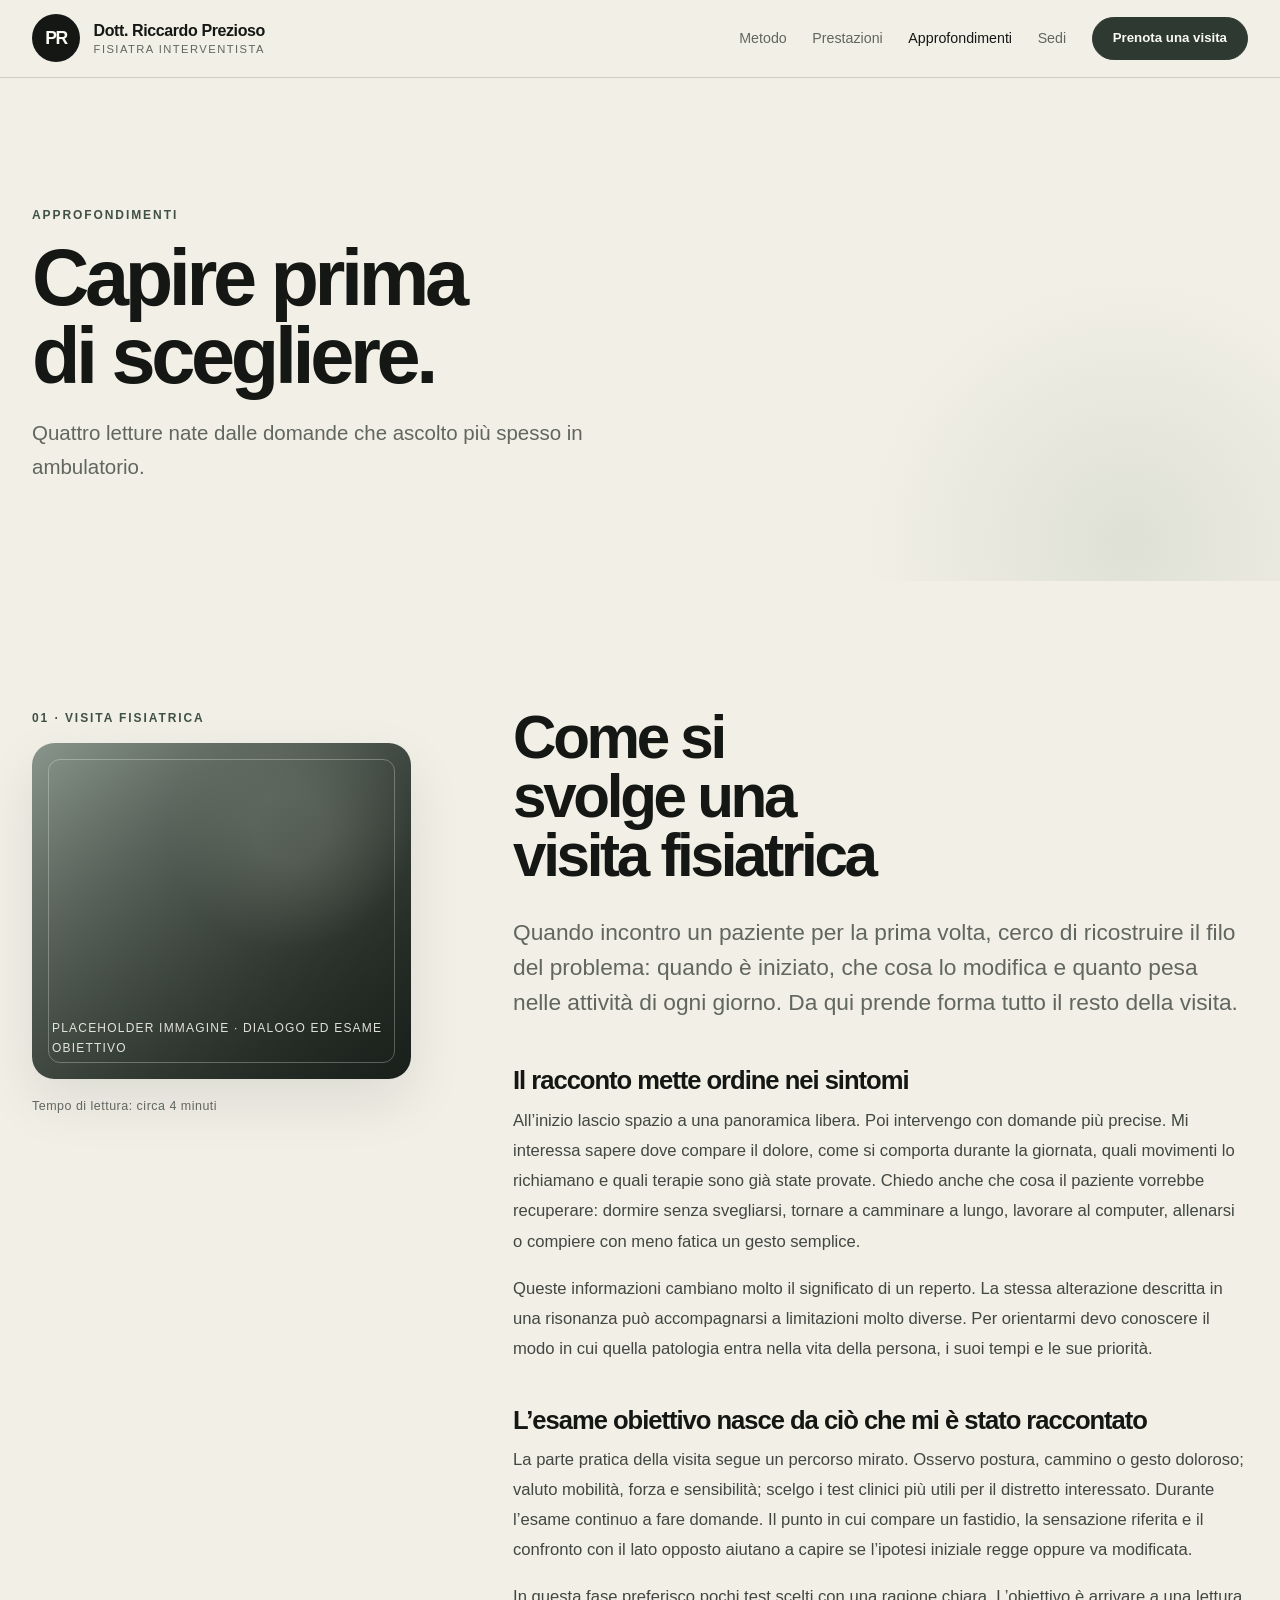
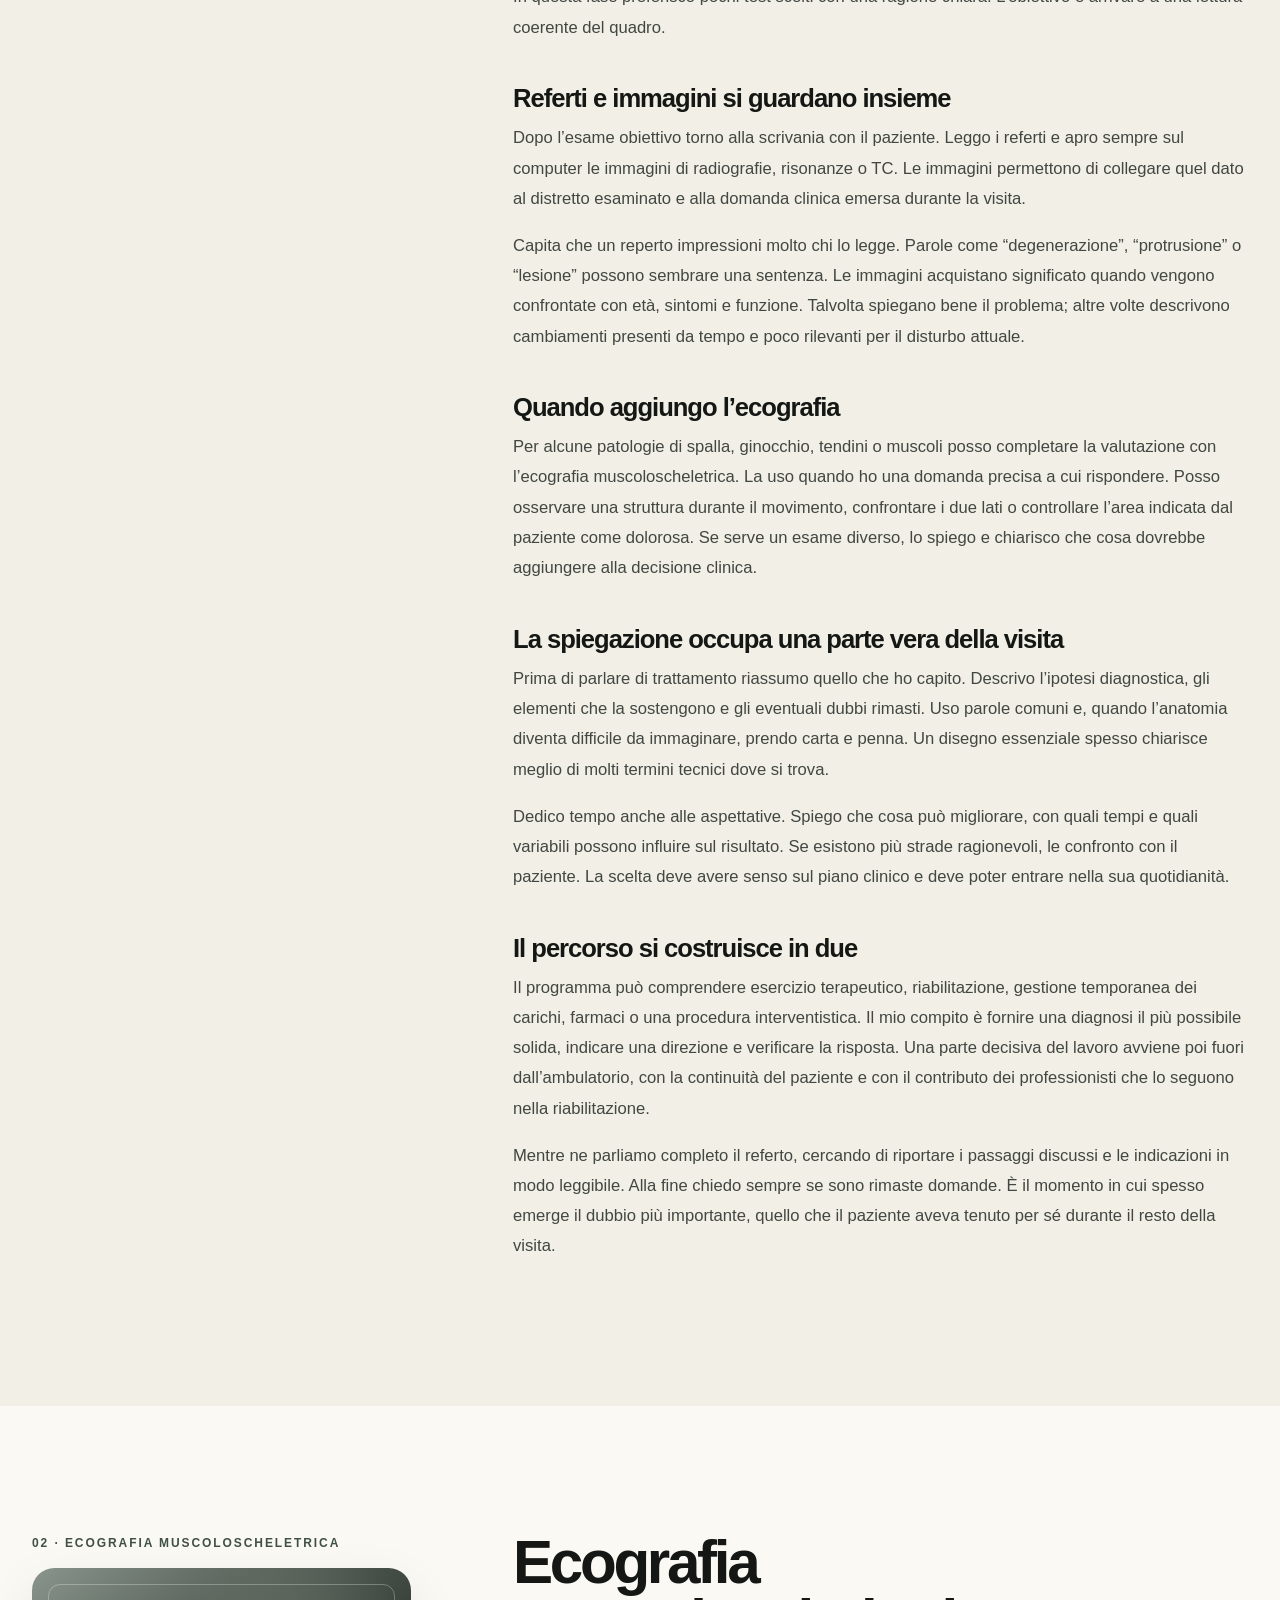
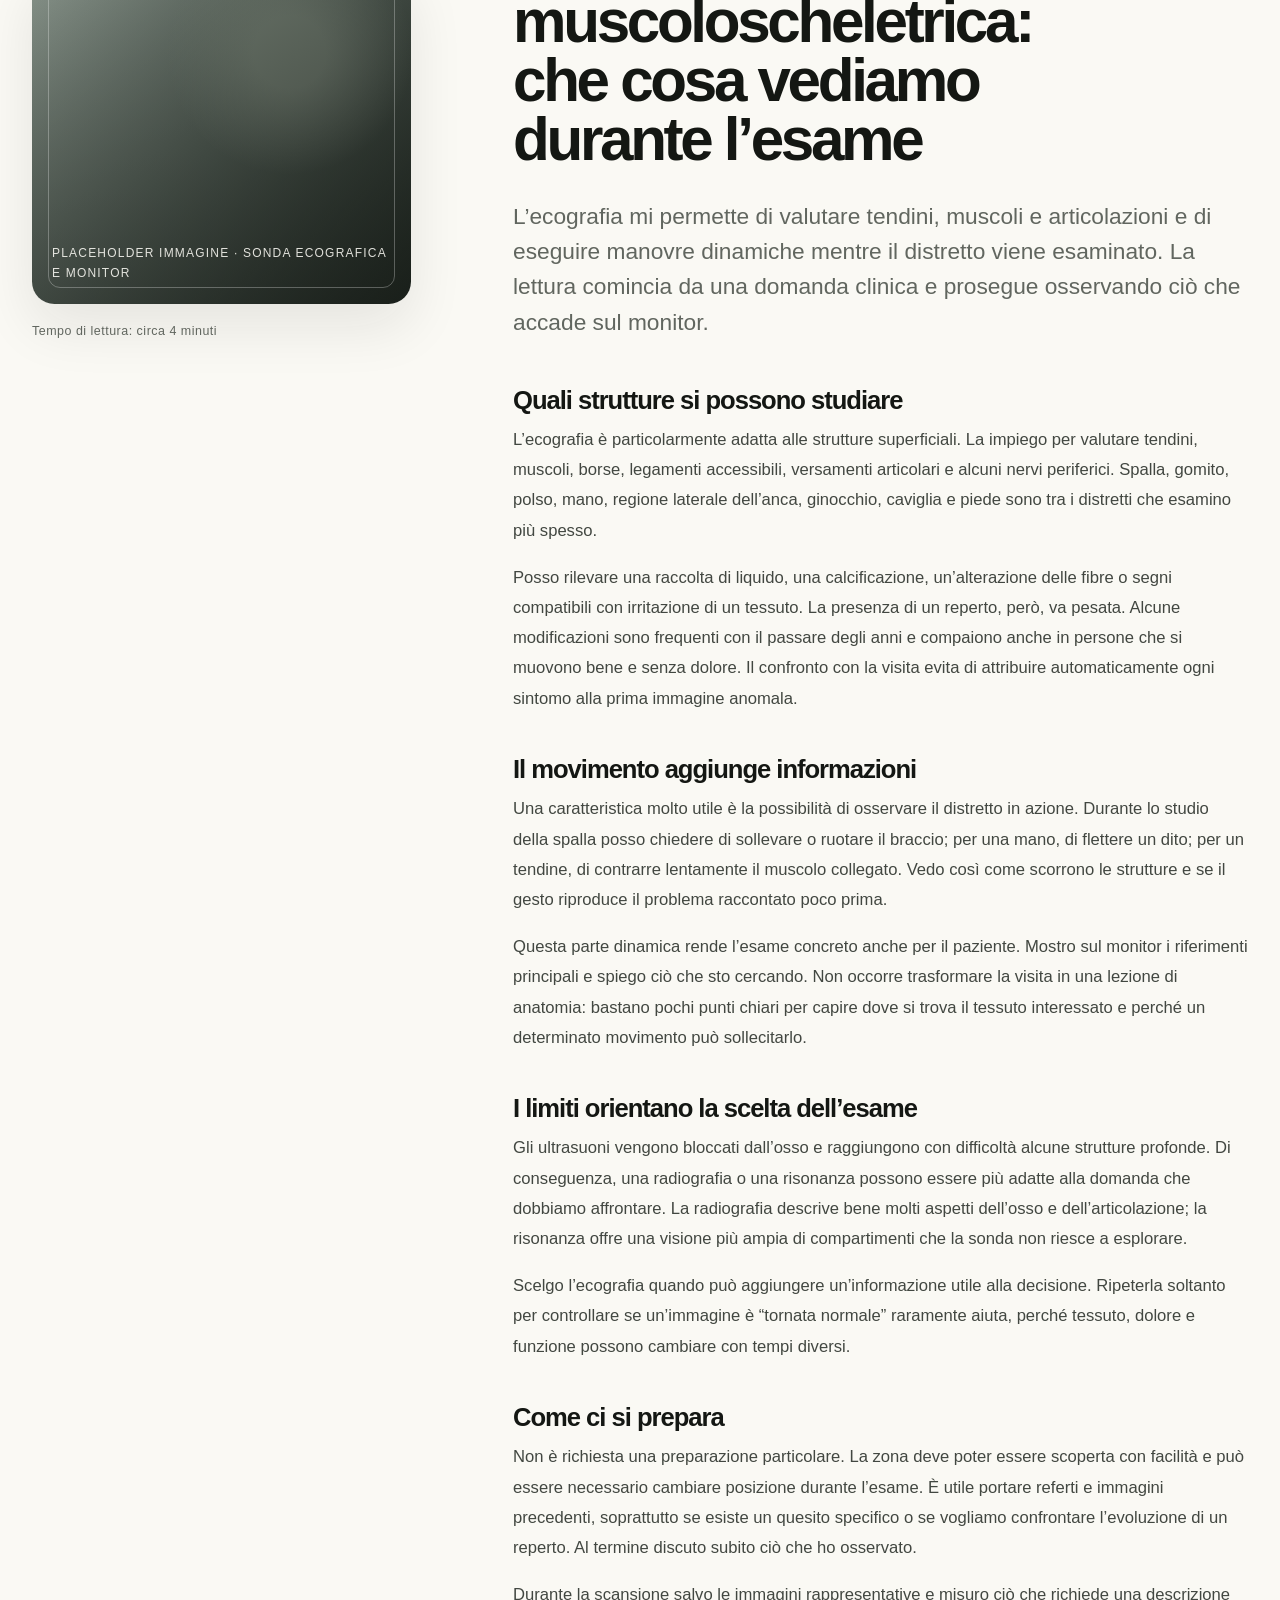
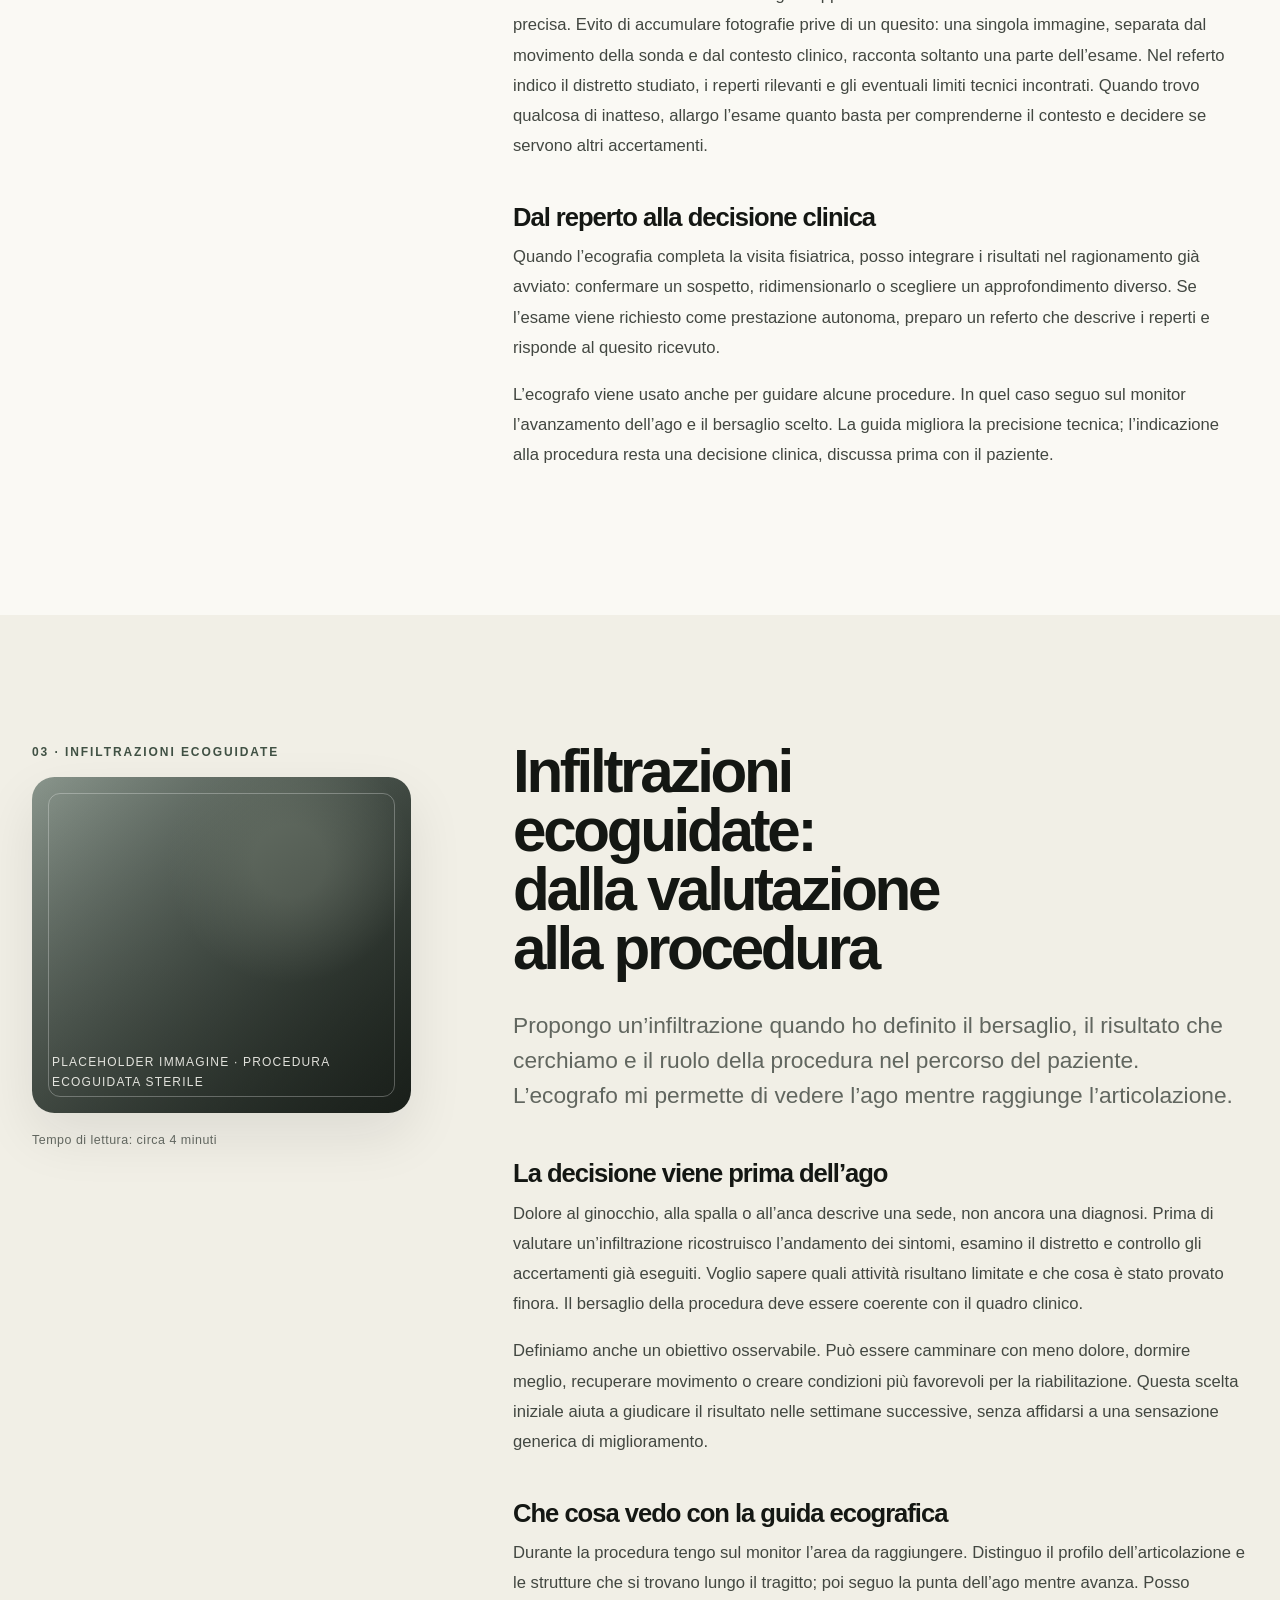
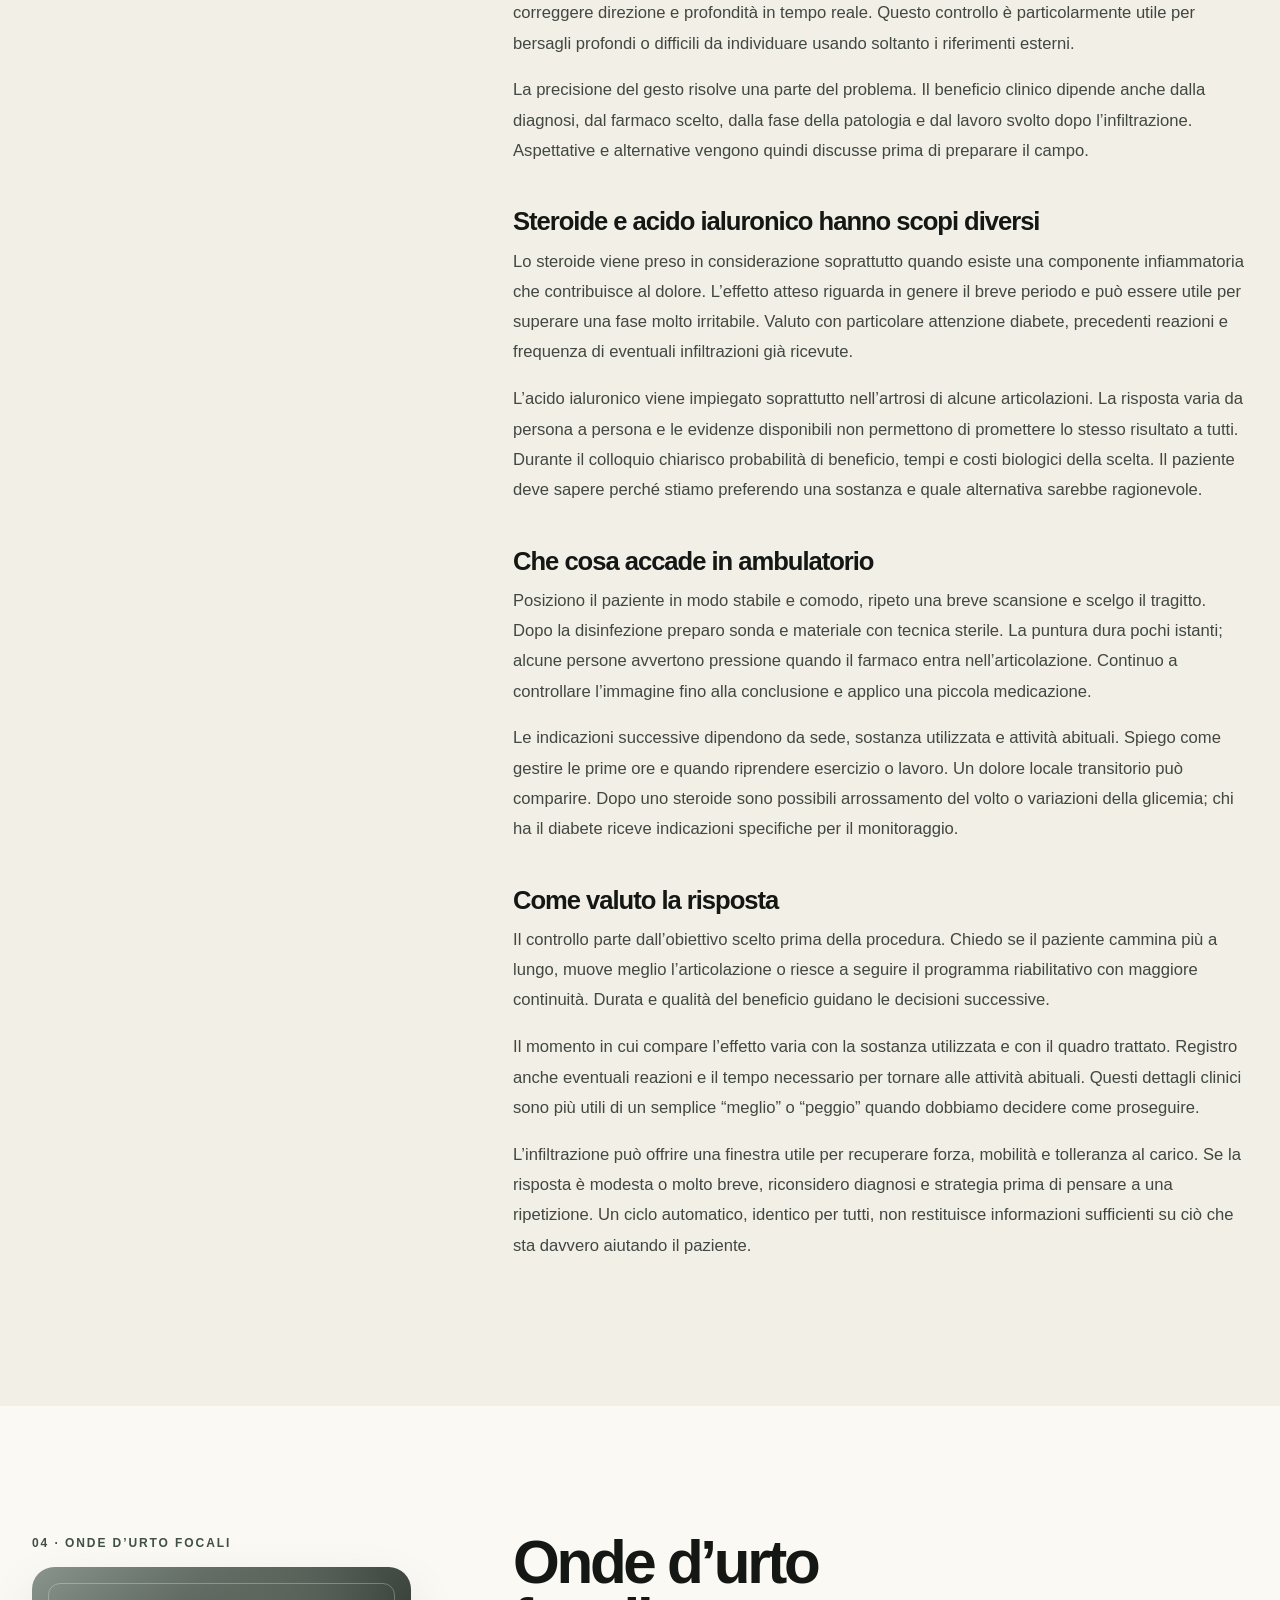
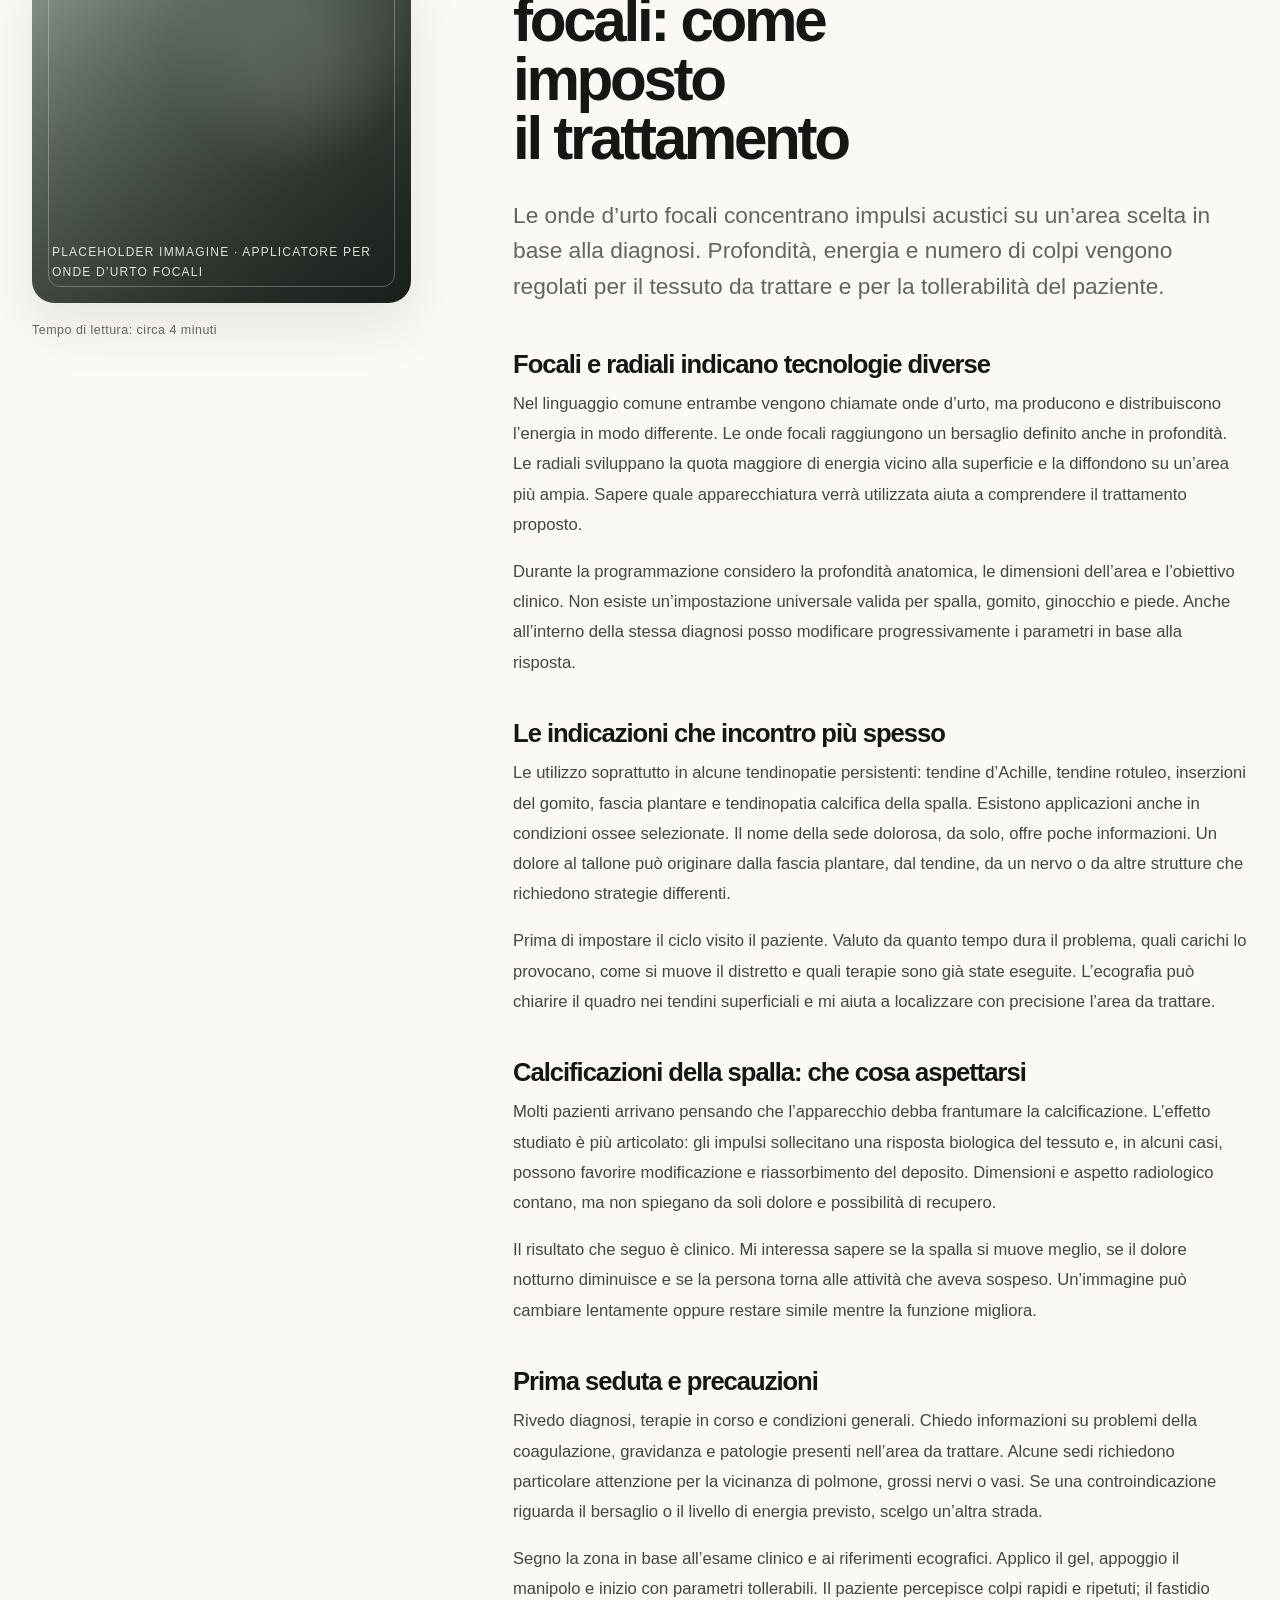
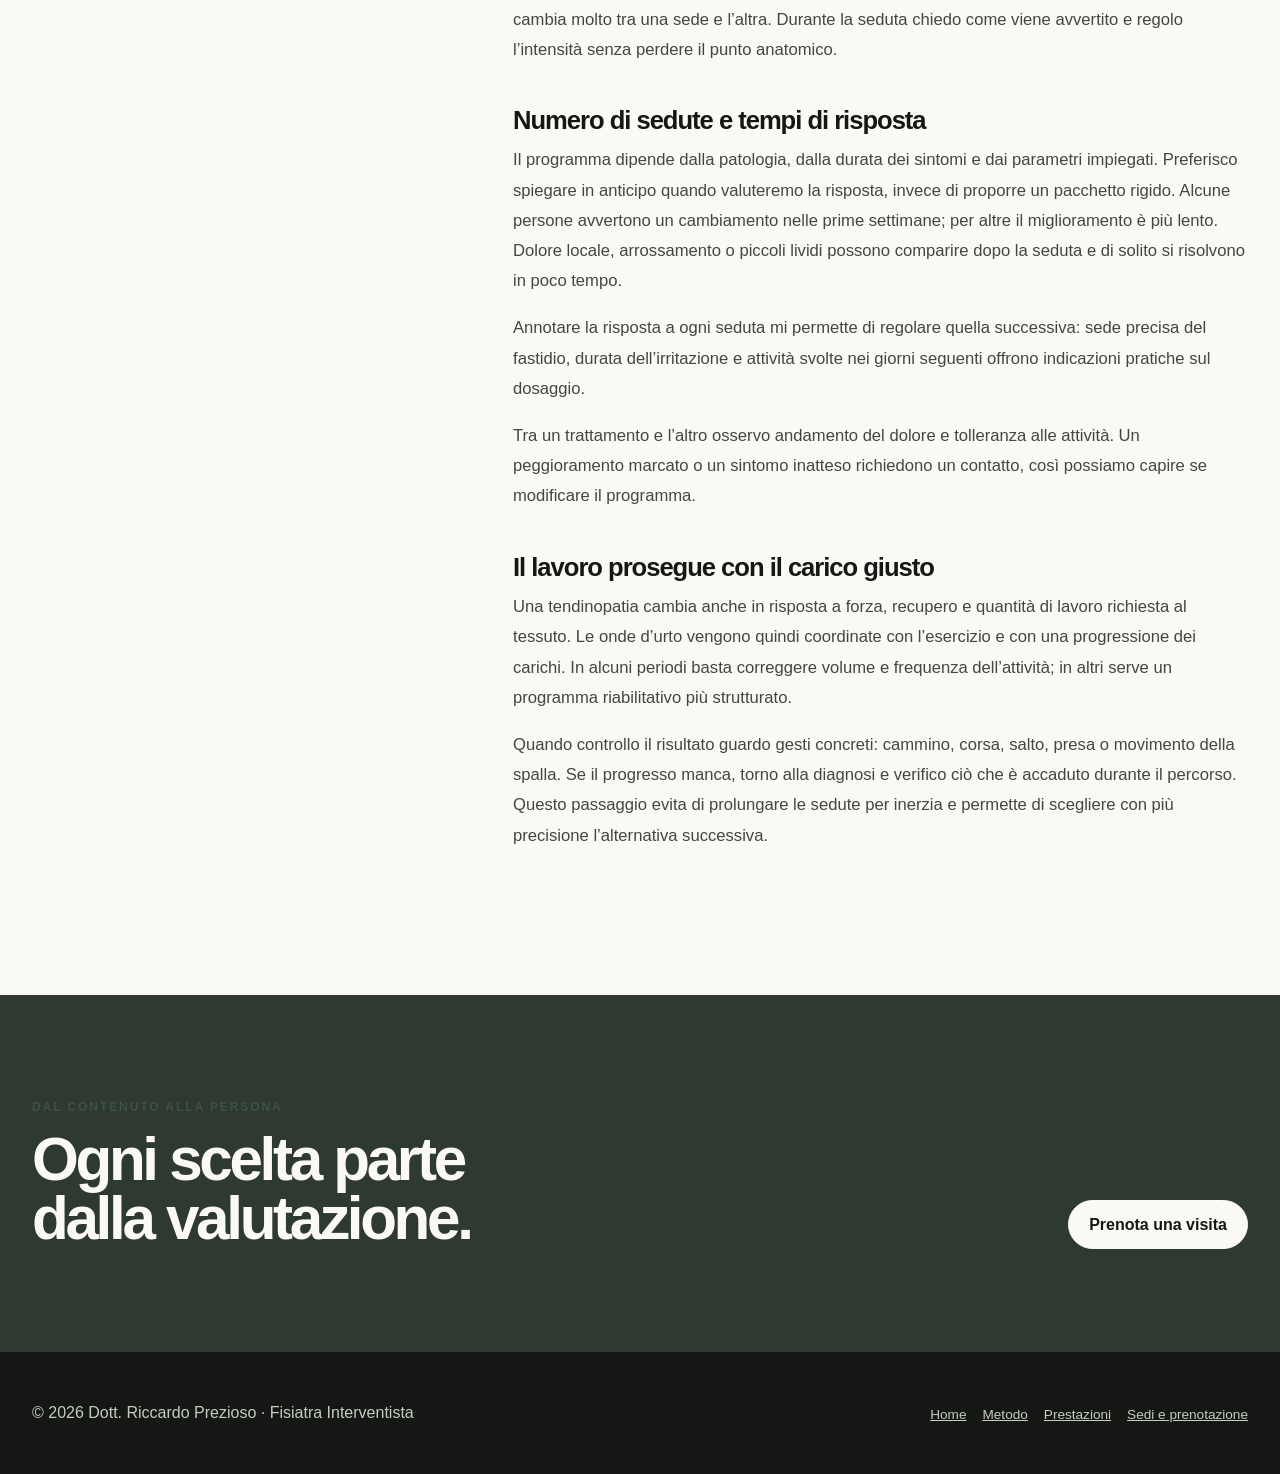
==== commit 00f40c7e: "Revise clinical copy" ====
--- a/site/approfondimenti.html
+++ b/site/approfondimenti.html
@@ -40,25 +40,25 @@
 
             <h3>Il racconto mette ordine nei sintomi</h3>
             <p>All’inizio lascio spazio a una panoramica libera. Poi intervengo con domande più precise. Mi interessa sapere dove compare il dolore, come si comporta durante la giornata, quali movimenti lo richiamano e quali terapie sono già state provate. Chiedo anche che cosa il paziente vorrebbe recuperare: dormire senza svegliarsi, tornare a camminare a lungo, lavorare al computer, allenarsi o compiere con meno fatica un gesto semplice.</p>
-            <p>Queste informazioni cambiano molto il significato di un reperto. La stessa alterazione descritta in una risonanza può accompagnarsi a limitazioni molto diverse. Per orientarmi devo conoscere il modo in cui quel problema entra nella vita della persona, i suoi tempi e le sue priorità.</p>
+            <p>Queste informazioni cambiano molto il significato di un reperto. La stessa alterazione descritta in una risonanza può accompagnarsi a limitazioni molto diverse. Per orientarmi devo conoscere il modo in cui quella patologia entra nella vita della persona, i suoi tempi e le sue priorità.</p>
 
             <h3>L’esame obiettivo nasce da ciò che mi è stato raccontato</h3>
             <p>La parte pratica della visita segue un percorso mirato. Osservo postura, cammino o gesto doloroso; valuto mobilità, forza e sensibilità; scelgo i test clinici più utili per il distretto interessato. Durante l’esame continuo a fare domande. Il punto in cui compare un fastidio, la sensazione riferita e il confronto con il lato opposto aiutano a capire se l’ipotesi iniziale regge oppure va modificata.</p>
-            <p>In questa fase preferisco pochi test scelti con una ragione chiara. Una sequenza molto lunga di manovre produce facilmente risposte difficili da interpretare, soprattutto quando il dolore è irritabile. L’obiettivo è arrivare a una lettura coerente del quadro, senza trasformare la visita in un elenco di prove.</p>
+            <p>In questa fase preferisco pochi test scelti con una ragione chiara. L’obiettivo è arrivare a una lettura coerente del quadro.</p>
 
             <h3>Referti e immagini si guardano insieme</h3>
-            <p>Dopo l’esame obiettivo torno alla scrivania con il paziente. Leggo i referti e, quando disponibili, apro sul computer le immagini di radiografie, risonanze o TC. Guardare direttamente il CD è spesso utile: il testo del referto riassume ciò che il radiologo ha osservato, mentre le immagini permettono di collegare quel dato al distretto esaminato e alla domanda clinica emersa durante la visita.</p>
+            <p>Dopo l’esame obiettivo torno alla scrivania con il paziente. Leggo i referti e apro sempre sul computer le immagini di radiografie, risonanze o TC. Le immagini permettono di collegare quel dato al distretto esaminato e alla domanda clinica emersa durante la visita.</p>
             <p>Capita che un reperto impressioni molto chi lo legge. Parole come “degenerazione”, “protrusione” o “lesione” possono sembrare una sentenza. Le immagini acquistano significato quando vengono confrontate con età, sintomi e funzione. Talvolta spiegano bene il problema; altre volte descrivono cambiamenti presenti da tempo e poco rilevanti per il disturbo attuale.</p>
 
             <h3>Quando aggiungo l’ecografia</h3>
-            <p>Per alcuni problemi di spalla, ginocchio, tendini o muscoli posso completare la valutazione con l’ecografia muscoloscheletrica. La uso quando ho una domanda precisa a cui rispondere. Posso osservare una struttura durante il movimento, confrontare i due lati o controllare l’area indicata dal paziente come dolorosa. Se serve un esame diverso, lo spiego e chiarisco che cosa dovrebbe aggiungere alla decisione clinica.</p>
+            <p>Per alcune patologie di spalla, ginocchio, tendini o muscoli posso completare la valutazione con l’ecografia muscoloscheletrica. La uso quando ho una domanda precisa a cui rispondere. Posso osservare una struttura durante il movimento, confrontare i due lati o controllare l’area indicata dal paziente come dolorosa. Se serve un esame diverso, lo spiego e chiarisco che cosa dovrebbe aggiungere alla decisione clinica.</p>
 
             <h3>La spiegazione occupa una parte vera della visita</h3>
-            <p>Prima di parlare di trattamento riassumo quello che ho capito. Descrivo l’ipotesi diagnostica, gli elementi che la sostengono e gli eventuali dubbi rimasti. Uso parole comuni e, quando l’anatomia diventa difficile da immaginare, prendo carta e penna. Un disegno essenziale spesso chiarisce meglio di molti termini tecnici dove si trova una struttura e perché un certo gesto la sollecita.</p>
+            <p>Prima di parlare di trattamento riassumo quello che ho capito. Descrivo l’ipotesi diagnostica, gli elementi che la sostengono e gli eventuali dubbi rimasti. Uso parole comuni e, quando l’anatomia diventa difficile da immaginare, prendo carta e penna. Un disegno essenziale spesso chiarisce meglio di molti termini tecnici dove si trova.</p>
             <p>Dedico tempo anche alle aspettative. Spiego che cosa può migliorare, con quali tempi e quali variabili possono influire sul risultato. Se esistono più strade ragionevoli, le confronto con il paziente. La scelta deve avere senso sul piano clinico e deve poter entrare nella sua quotidianità.</p>
 
             <h3>Il percorso si costruisce in due</h3>
-            <p>Il programma può comprendere esercizio terapeutico, riabilitazione, gestione temporanea dei carichi, farmaci o una procedura. Il mio compito è fornire una diagnosi il più possibile solida, indicare una direzione e verificare la risposta. Una parte decisiva del lavoro avviene poi fuori dall’ambulatorio, con la continuità del paziente e con il contributo dei professionisti che lo seguono nella riabilitazione.</p>
+            <p>Il programma può comprendere esercizio terapeutico, riabilitazione, gestione temporanea dei carichi, farmaci o una procedura interventistica. Il mio compito è fornire una diagnosi il più possibile solida, indicare una direzione e verificare la risposta. Una parte decisiva del lavoro avviene poi fuori dall’ambulatorio, con la continuità del paziente e con il contributo dei professionisti che lo seguono nella riabilitazione.</p>
             <p>Mentre ne parliamo completo il referto, cercando di riportare i passaggi discussi e le indicazioni in modo leggibile. Alla fine chiedo sempre se sono rimaste domande. È il momento in cui spesso emerge il dubbio più importante, quello che il paziente aveva tenuto per sé durante il resto della visita.</p>
           </div>
         </div>
@@ -73,11 +73,7 @@
           </aside>
           <div class="article-copy">
             <h2>Ecografia muscoloscheletrica: che cosa vediamo durante l’esame</h2>
-            <p class="article-deck">L’ecografia mi permette di seguire tendini, muscoli e articolazioni mentre il paziente muove il distretto esaminato. La lettura comincia da una domanda clinica e prosegue osservando ciò che accade sul monitor.</p>
-
-            <h3>La sonda segue il punto indicato dal paziente</h3>
-            <p>Prima di accendere l’ecografo chiedo dove viene avvertito il sintomo e in quali gesti compare. Questa indicazione orienta la scansione. Posso appoggiare la sonda esattamente sull’area riferita come dolorosa, seguirla lungo un tendine e confrontarla con il lato opposto. Il contatto è lieve; in una zona molto sensibile può riprodurre per pochi istanti il fastidio abituale.</p>
-            <p>L’esame utilizza ultrasuoni. Sullo schermo compaiono immagini in scala di grigi che cambiano mentre sposto e inclino la sonda. Per il paziente può sembrare un movimento minimo, ma pochi millimetri modificano la sezione anatomica osservata. Conoscere bene l’anatomia e mantenere un orientamento costante è essenziale per distinguere un reperto reale da un effetto prodotto dall’angolo della sonda.</p>
+            <p class="article-deck">L’ecografia mi permette di valutare tendini, muscoli e articolazioni e di eseguire manovre dinamiche mentre il distretto viene esaminato. La lettura comincia da una domanda clinica e prosegue osservando ciò che accade sul monitor.</p>
 
             <h3>Quali strutture si possono studiare</h3>
             <p>L’ecografia è particolarmente adatta alle strutture superficiali. La impiego per valutare tendini, muscoli, borse, legamenti accessibili, versamenti articolari e alcuni nervi periferici. Spalla, gomito, polso, mano, regione laterale dell’anca, ginocchio, caviglia e piede sono tra i distretti che esamino più spesso.</p>
@@ -92,7 +88,7 @@
             <p>Scelgo l’ecografia quando può aggiungere un’informazione utile alla decisione. Ripeterla soltanto per controllare se un’immagine è “tornata normale” raramente aiuta, perché tessuto, dolore e funzione possono cambiare con tempi diversi.</p>
 
             <h3>Come ci si prepara</h3>
-            <p>Non è richiesta una preparazione particolare. La zona deve poter essere scoperta con facilità e può essere necessario cambiare posizione durante l’esame. È utile portare referti e immagini precedenti, soprattutto se esiste un quesito specifico o se vogliamo confrontare l’evoluzione di un reperto. Al termine pulisco il gel e discuto subito ciò che ho osservato.</p>
+            <p>Non è richiesta una preparazione particolare. La zona deve poter essere scoperta con facilità e può essere necessario cambiare posizione durante l’esame. È utile portare referti e immagini precedenti, soprattutto se esiste un quesito specifico o se vogliamo confrontare l’evoluzione di un reperto. Al termine discuto subito ciò che ho osservato.</p>
             <p>Durante la scansione salvo le immagini rappresentative e misuro ciò che richiede una descrizione precisa. Evito di accumulare fotografie prive di un quesito: una singola immagine, separata dal movimento della sonda e dal contesto clinico, racconta soltanto una parte dell’esame. Nel referto indico il distretto studiato, i reperti rilevanti e gli eventuali limiti tecnici incontrati. Quando trovo qualcosa di inatteso, allargo l’esame quanto basta per comprenderne il contesto e decidere se servono altri accertamenti.</p>
 
             <h3>Dal reperto alla decisione clinica</h3>
@@ -124,10 +120,6 @@
             <h3>Steroide e acido ialuronico hanno scopi diversi</h3>
             <p>Lo steroide viene preso in considerazione soprattutto quando esiste una componente infiammatoria che contribuisce al dolore. L’effetto atteso riguarda in genere il breve periodo e può essere utile per superare una fase molto irritabile. Valuto con particolare attenzione diabete, precedenti reazioni e frequenza di eventuali infiltrazioni già ricevute.</p>
             <p>L’acido ialuronico viene impiegato soprattutto nell’artrosi di alcune articolazioni. La risposta varia da persona a persona e le evidenze disponibili non permettono di promettere lo stesso risultato a tutti. Durante il colloquio chiarisco probabilità di beneficio, tempi e costi biologici della scelta. Il paziente deve sapere perché stiamo preferendo una sostanza e quale alternativa sarebbe ragionevole.</p>
-
-            <h3>I controlli prima della procedura</h3>
-            <p>Chiedo informazioni su allergie, infezioni recenti, condizioni della cute, farmaci anticoagulanti o antiaggreganti e malattie che richiedono precauzioni particolari. Nessuna terapia abituale va sospesa autonomamente. Se occorre modificarla, la decisione viene coordinata con il medico che l’ha prescritta.</p>
-            <p>In presenza di un versamento può essere utile aspirare il liquido e valutarne le caratteristiche. In altri casi rimando la procedura perché manca un dato diagnostico o perché la situazione clinica richiede un approccio differente. Il consenso informato serve a mettere in chiaro beneficio atteso, effetti indesiderati e modalità pratiche.</p>
 
             <h3>Che cosa accade in ambulatorio</h3>
             <p>Posiziono il paziente in modo stabile e comodo, ripeto una breve scansione e scelgo il tragitto. Dopo la disinfezione preparo sonda e materiale con tecnica sterile. La puntura dura pochi istanti; alcune persone avvertono pressione quando il farmaco entra nell’articolazione. Continuo a controllare l’immagine fino alla conclusione e applico una piccola medicazione.</p>
--- a/site/assets/css/styles.css
+++ b/site/assets/css/styles.css
@@ -355,6 +355,25 @@
   text-transform: uppercase;
 }
 
+.center-photo {
+  position: relative;
+  display: block;
+  min-height: 13rem;
+  aspect-ratio: 4 / 3;
+  overflow: hidden;
+  margin: 0;
+  background: var(--paper-deep);
+  border-radius: var(--radius-md);
+}
+
+.center-photo img,
+.booking-location-photo img {
+  width: 100%;
+  height: 100%;
+  display: block;
+  object-fit: cover;
+}
+
 .photo-placeholder.center-photo {
   min-height: 13rem;
   border-radius: var(--radius-md);
@@ -648,9 +667,23 @@
 
 .booking-location-photo {
   min-height: 12rem;
+  aspect-ratio: 4 / 3;
   margin-bottom: clamp(1.6rem, 3vw, 2.5rem);
   border-radius: var(--radius-md);
   box-shadow: none;
+}
+
+.booking-location-photo.has-image {
+  padding: 0;
+}
+
+.booking-location-photo img {
+  position: absolute;
+  inset: 0;
+}
+
+.booking-location-photo img[hidden] {
+  display: none;
 }
 
 .booking-location-photo::before {
@@ -683,6 +716,7 @@
 
 .booking-calendar-area {
   min-width: 0;
+  overflow: hidden;
   padding: clamp(2rem, 4vw, 4rem);
   background: var(--surface);
 }
@@ -737,20 +771,25 @@
   transform: translateY(-2px);
 }
 
-.booking-tab.is-active {
+.booking-tab.is-active,
+.booking-tab[aria-selected="true"] {
   color: var(--surface);
   background: var(--olive-dark);
   border-color: var(--olive-dark);
 }
 
 .booking-widget {
-  min-height: 27rem;
-  overflow: visible;
+  height: clamp(34rem, 58vh, 42rem);
+  min-height: 34rem;
+  overflow: auto;
+  overscroll-behavior: contain;
+  scrollbar-gutter: stable;
   padding: clamp(1rem, 2vw, 1.5rem);
   background: #fff;
 }
 
 .booking-widget-pane {
+  height: 100%;
   width: 100%;
   min-width: 0;
 }
@@ -762,7 +801,10 @@
 .booking-widget-pane iframe {
   display: block;
   width: 100% !important;
+  height: 100% !important;
+  min-height: 31rem !important;
   max-width: 100%;
+  border: 0;
   margin-inline: auto;
 }
 
@@ -1242,7 +1284,8 @@
   }
 
   .booking-widget {
-    min-height: 24rem;
+    height: 38rem;
+    min-height: 38rem;
     padding: 0.6rem;
   }
 }
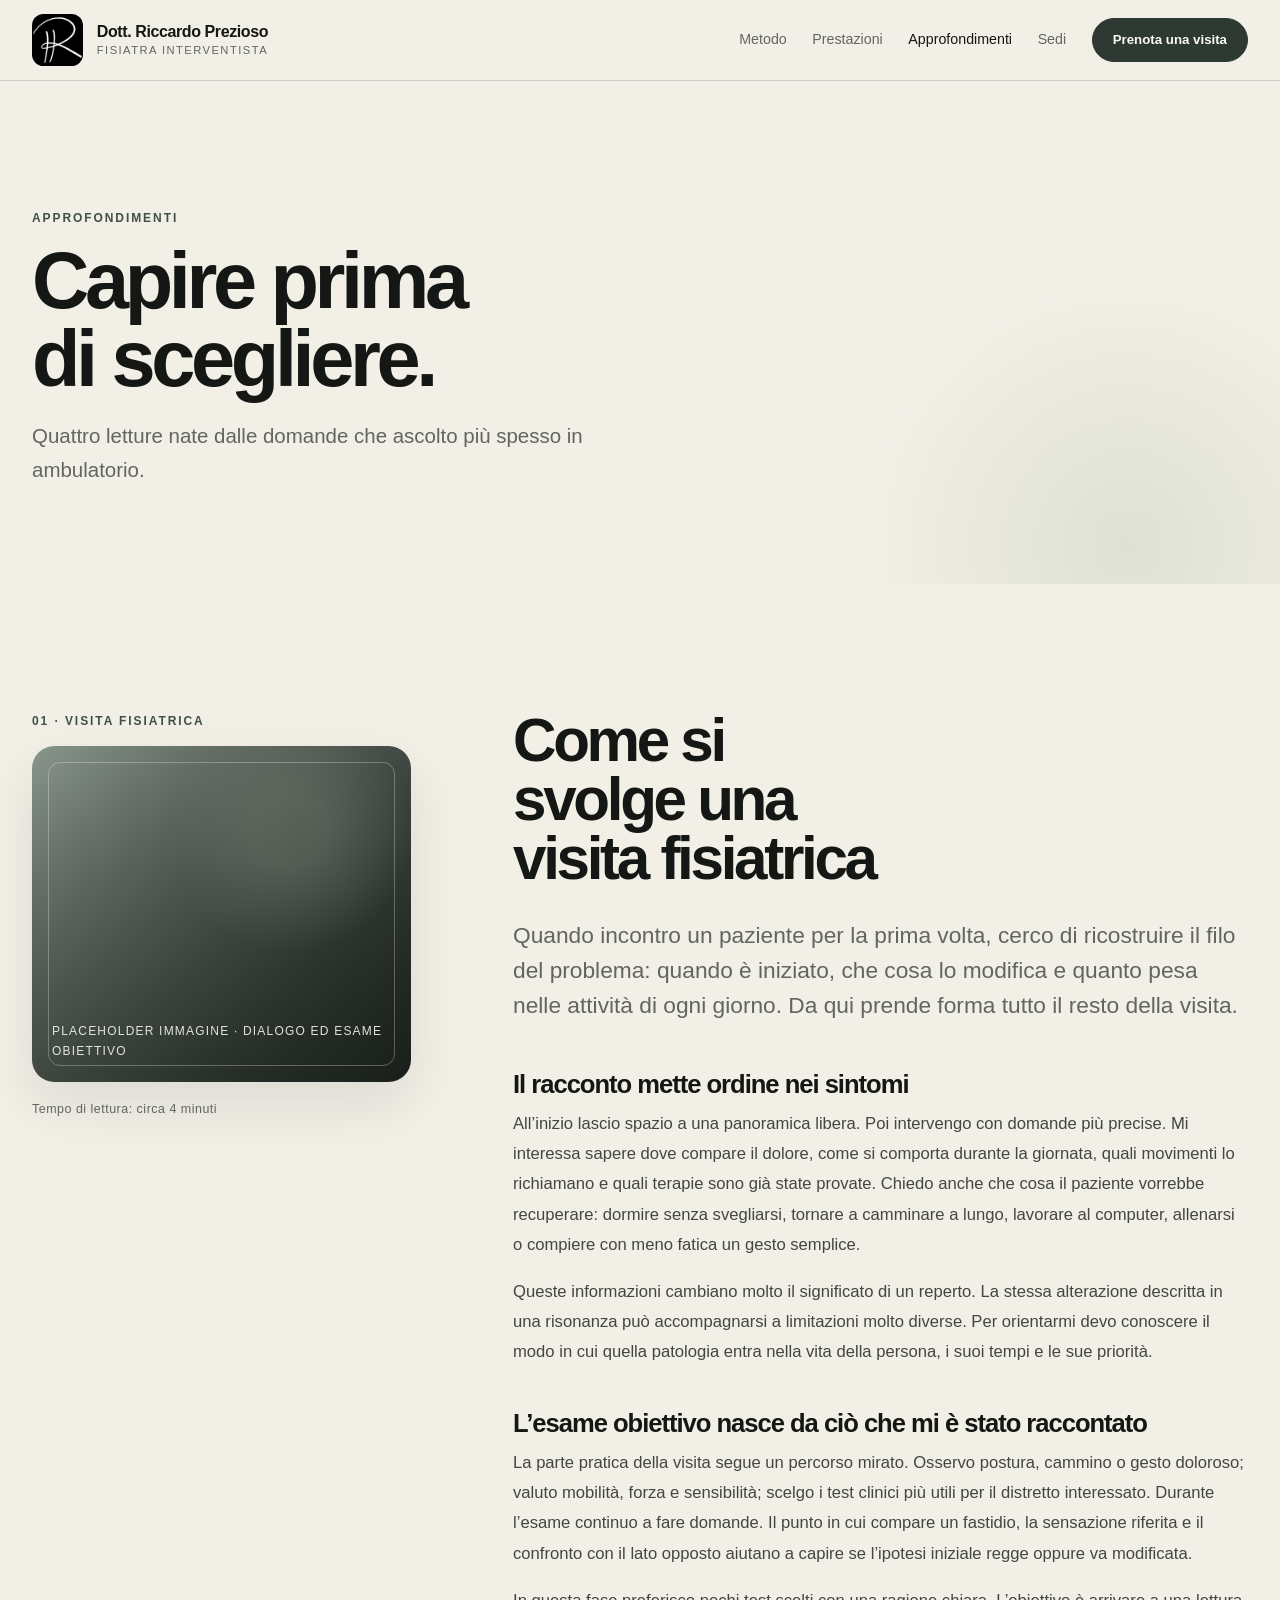
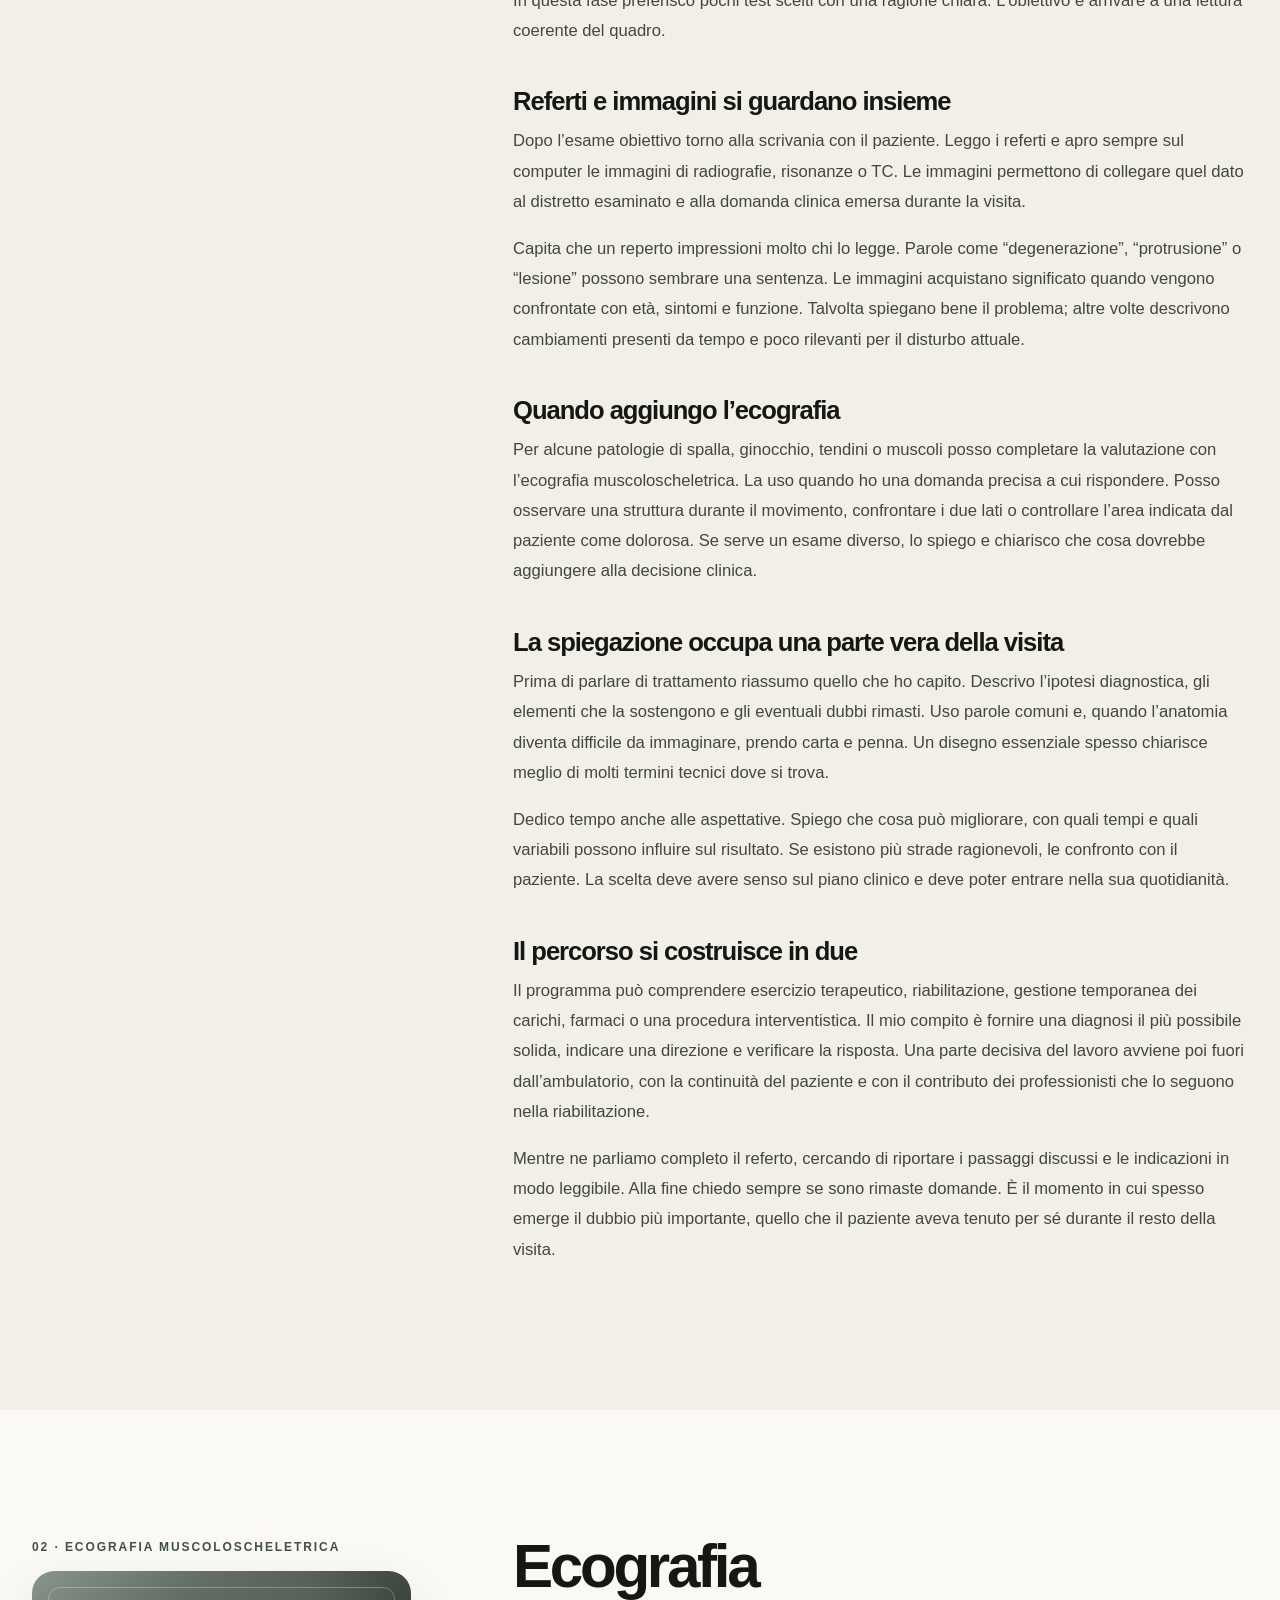
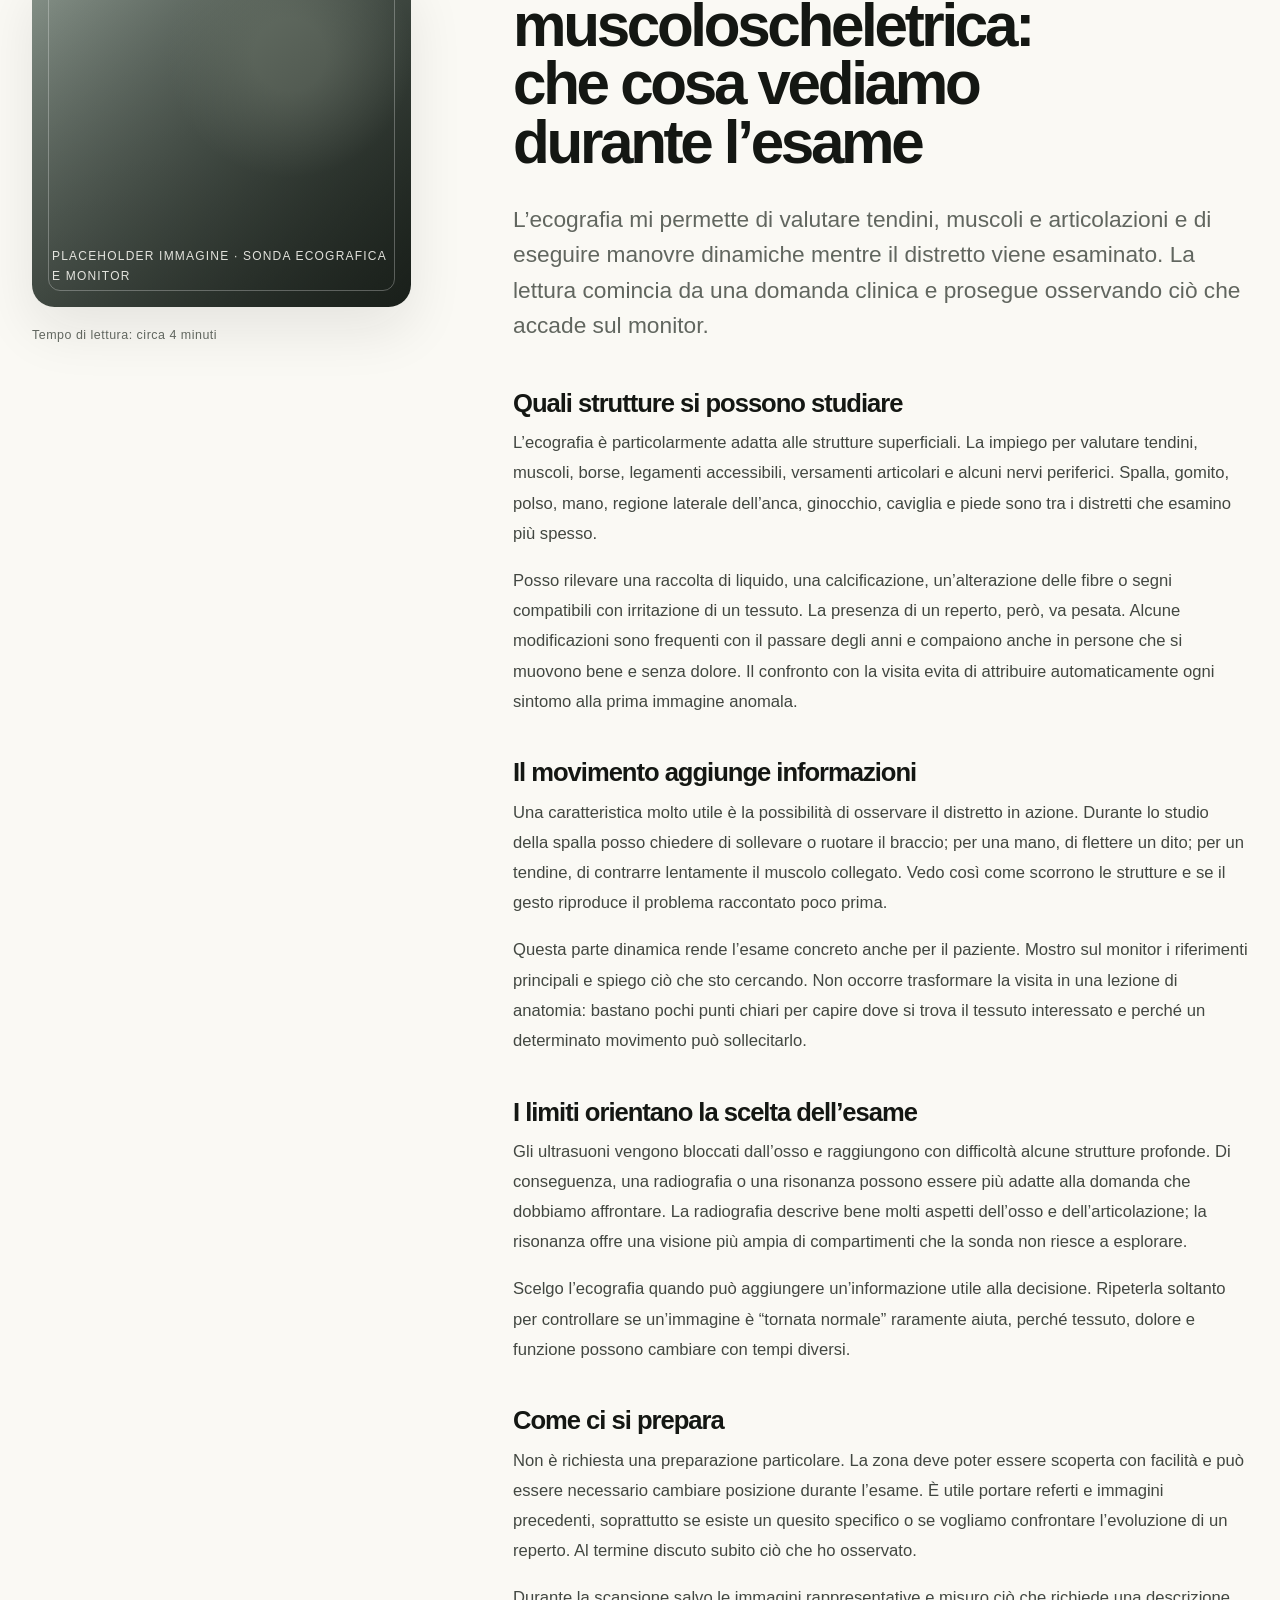
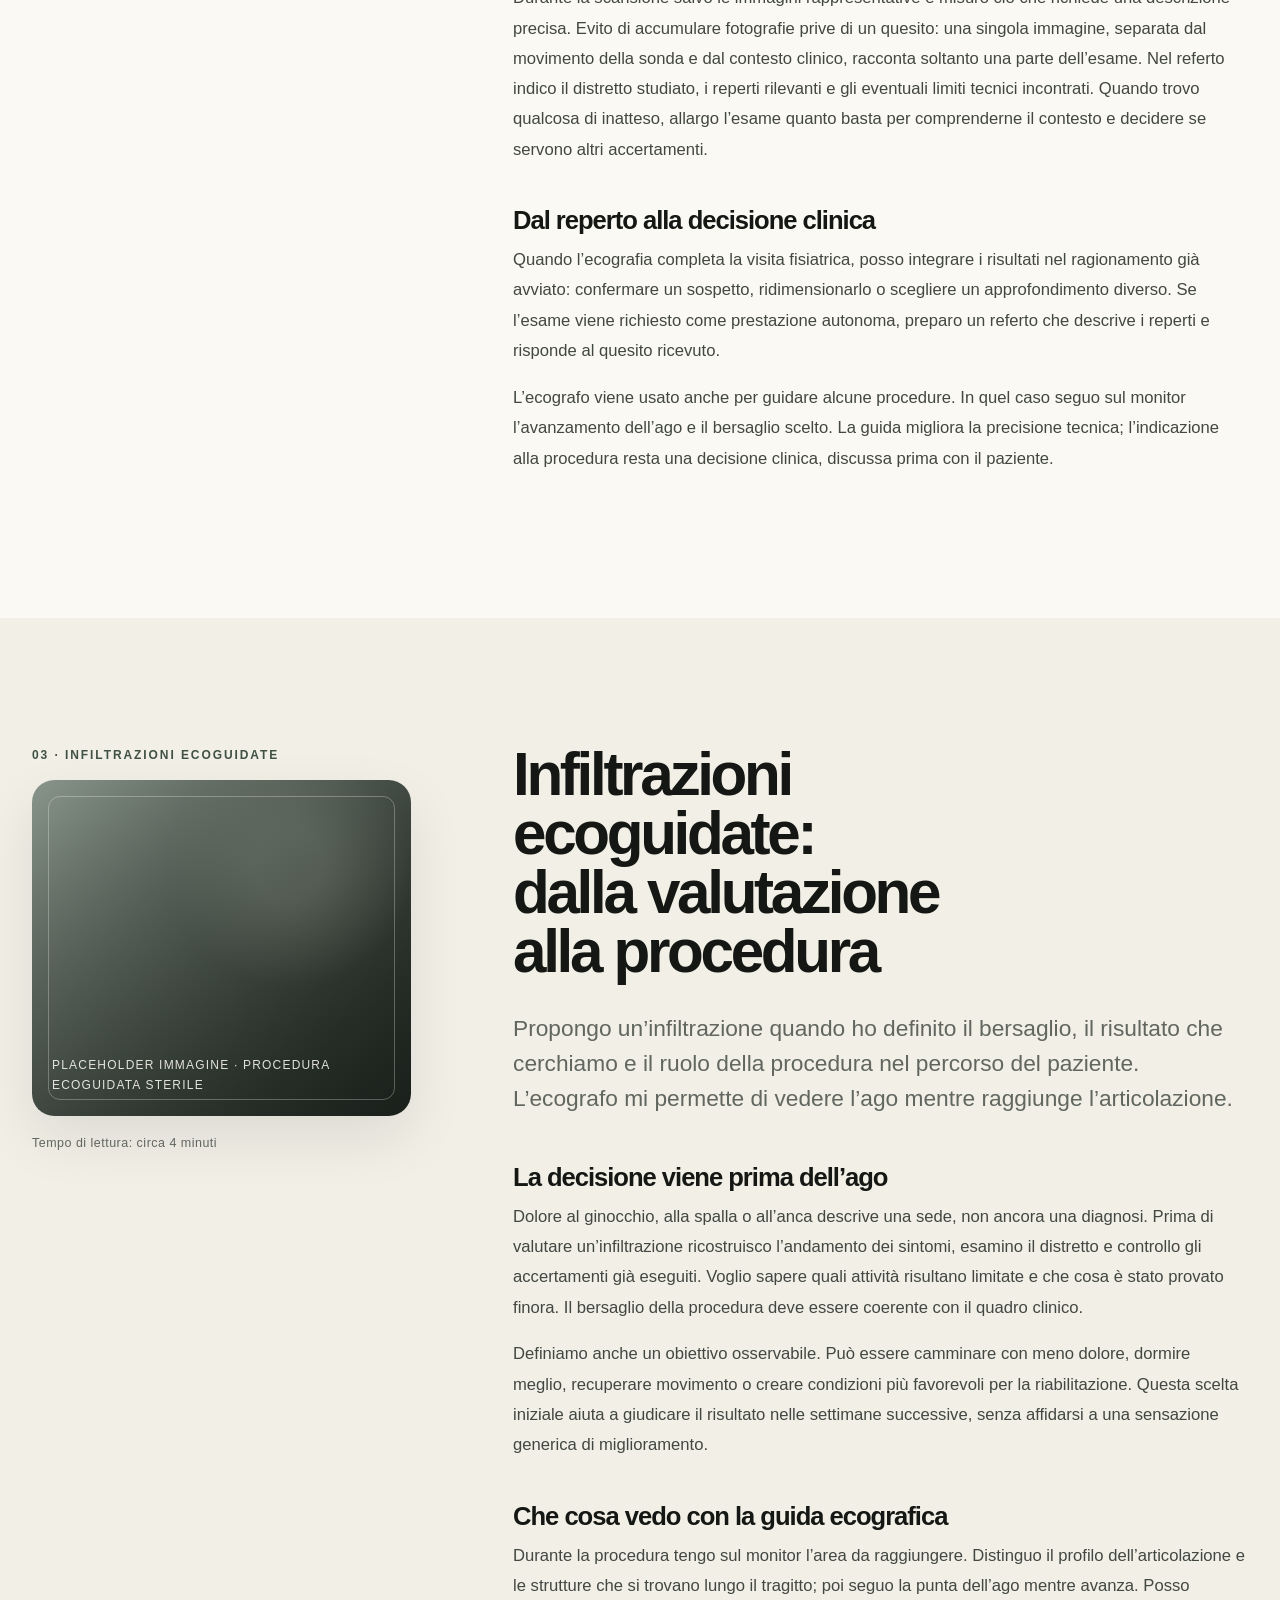
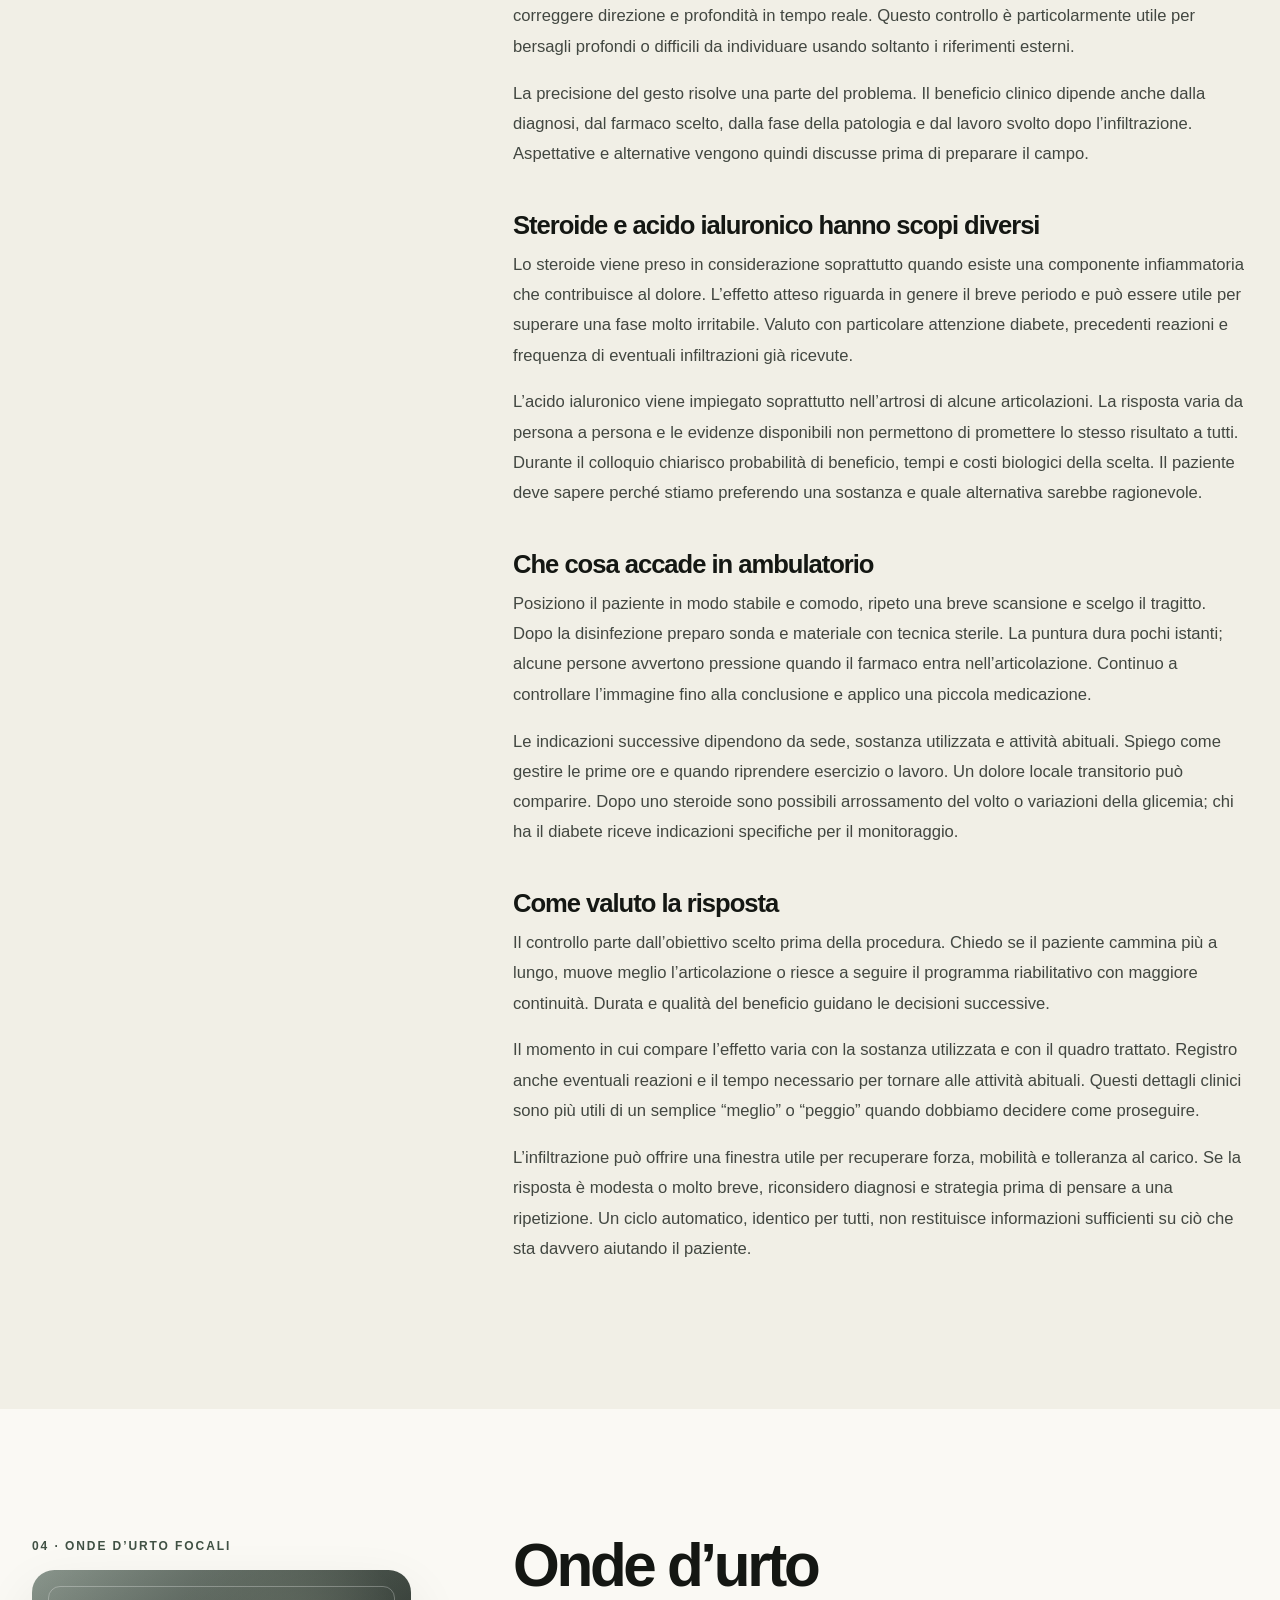
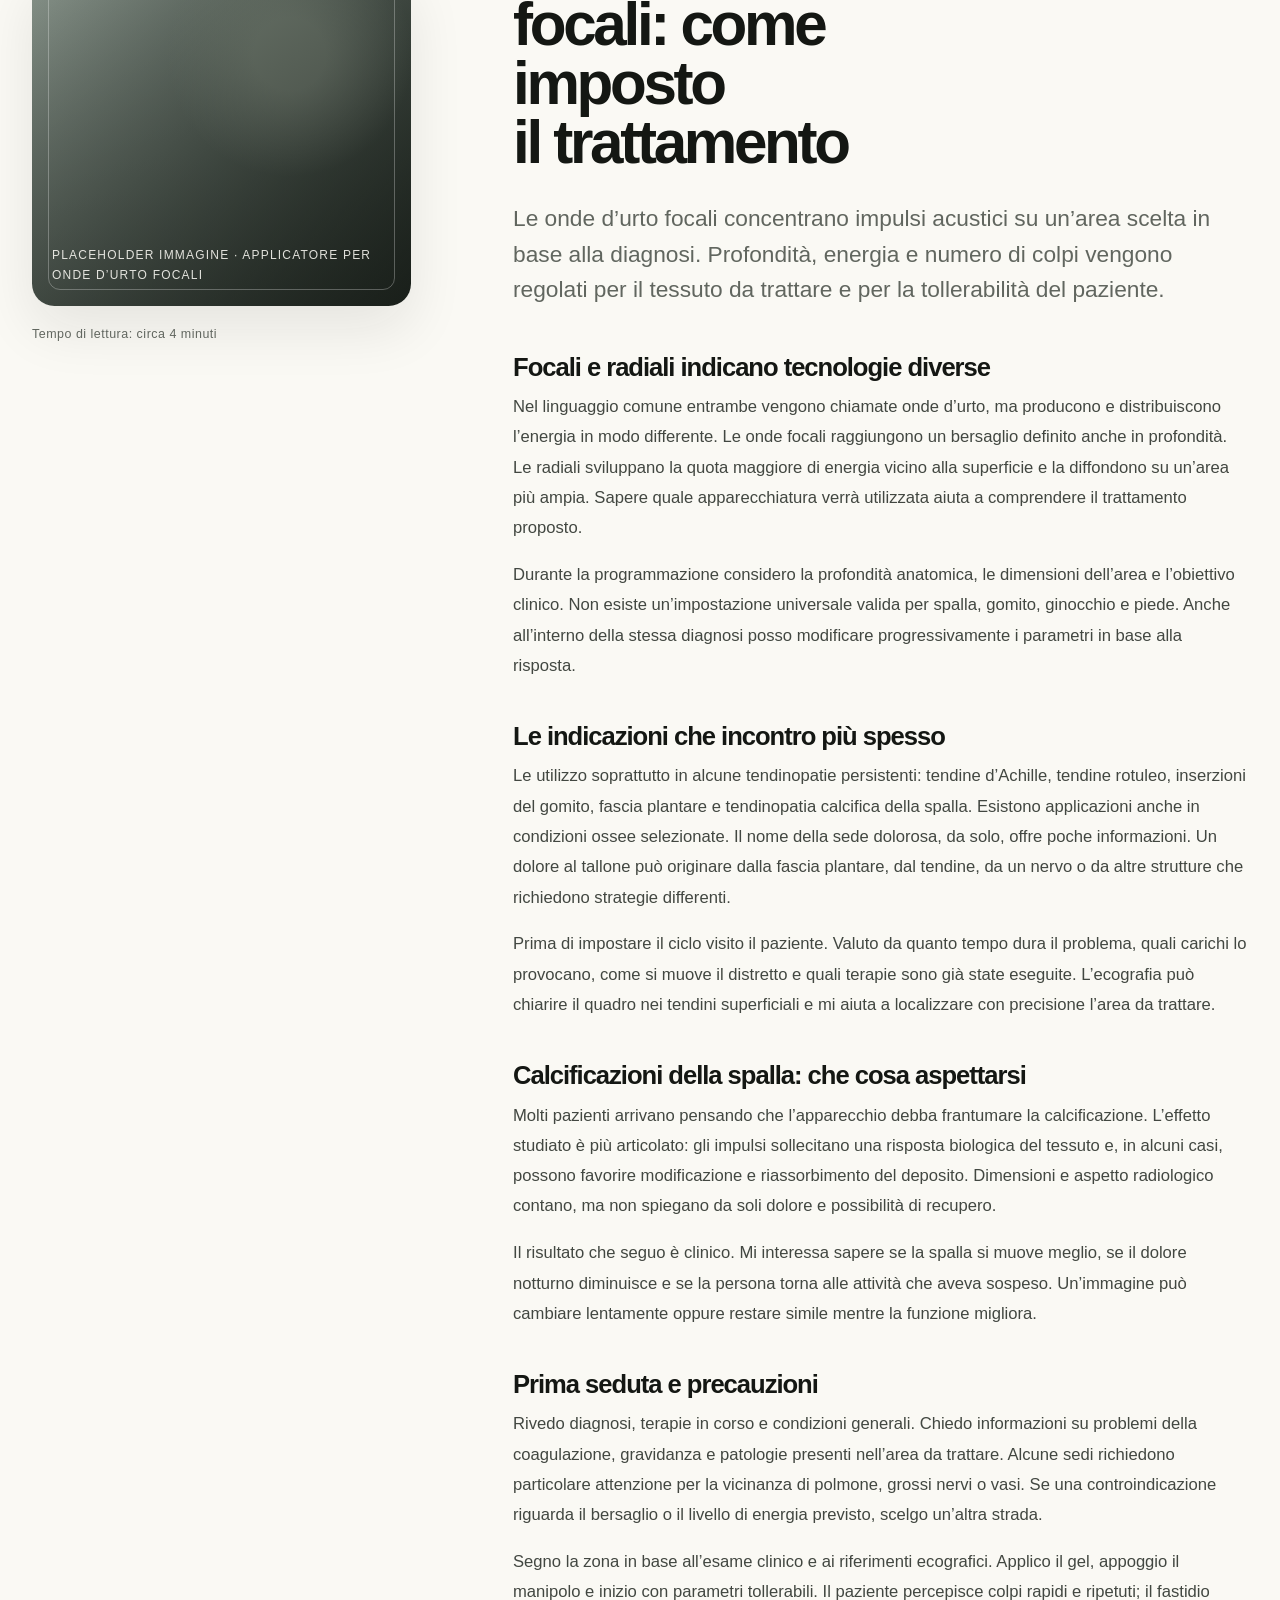
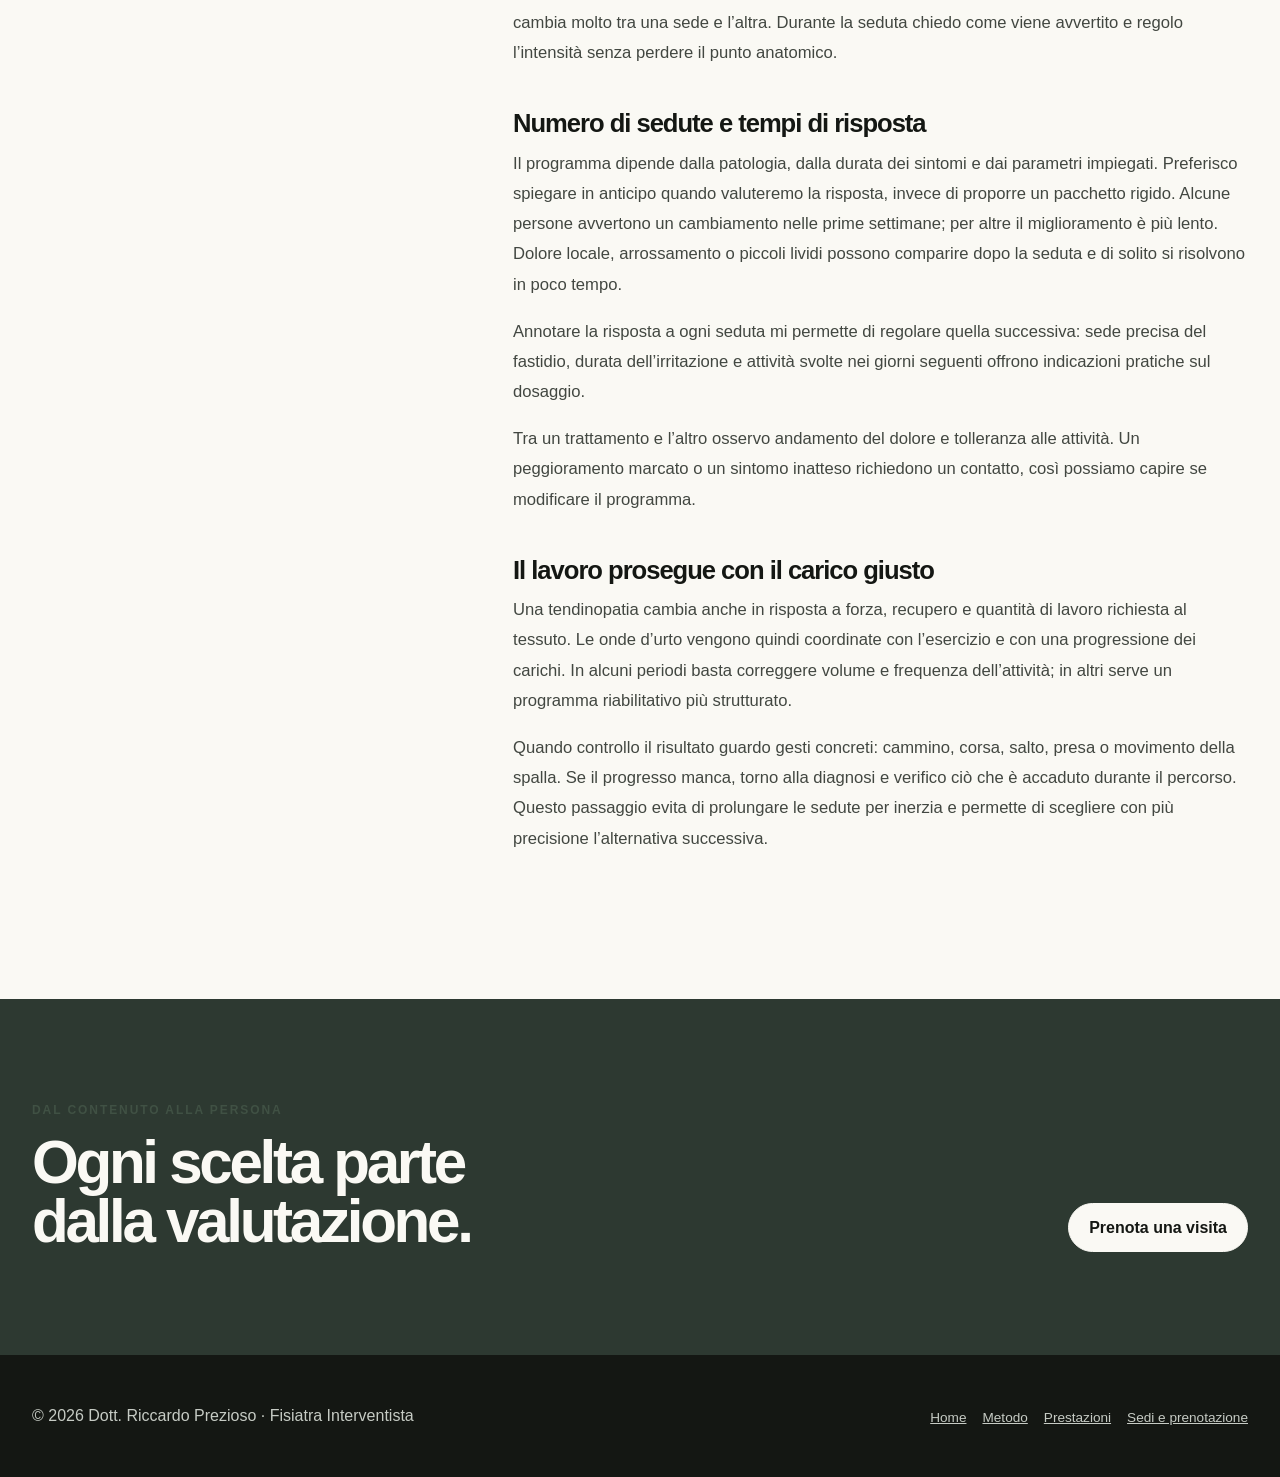
==== commit 1544817b: "Add logo and favicon assets" ====
--- a/site/approfondimenti.html
+++ b/site/approfondimenti.html
@@ -6,6 +6,11 @@
     <meta name="robots" content="noindex, nofollow">
     <meta name="description" content="Approfondimenti del Dott. Riccardo Prezioso su visita fisiatrica, ecografia muscoloscheletrica, infiltrazioni ecoguidate e onde d'urto focali.">
     <title>Approfondimenti — Dott. Riccardo Prezioso</title>
+    <link rel="icon" href="favicon.ico" sizes="any">
+    <link rel="icon" type="image/png" sizes="32x32" href="assets/images/favicon-32.png">
+    <link rel="icon" type="image/png" sizes="192x192" href="assets/images/icon-192.png">
+    <link rel="apple-touch-icon" href="assets/images/apple-touch-icon.png">
+    <meta name="theme-color" content="#141713">
     <link rel="stylesheet" href="assets/css/styles.css">
     <script src="assets/js/main.js" defer></script>
   </head>
@@ -13,7 +18,7 @@
     <a class="skip-link" href="#contenuto">Vai al contenuto</a>
     <header class="site-header">
       <div class="container header-inner">
-        <a class="brand" href="index.html" aria-label="Dott. Riccardo Prezioso, home"><span class="brand-mark" aria-hidden="true">PR</span><span class="brand-copy"><strong>Dott. Riccardo Prezioso</strong><small>Fisiatra Interventista</small></span></a>
+        <a class="brand" href="index.html" aria-label="Dott. Riccardo Prezioso, home"><img class="brand-mark" src="assets/images/logo-riccardo-prezioso.jpg" alt="" width="512" height="512" aria-hidden="true"><span class="brand-copy"><strong>Dott. Riccardo Prezioso</strong><small>Fisiatra Interventista</small></span></a>
         <nav class="site-nav" aria-label="Navigazione principale"><a data-nav-link href="metodo.html">Metodo</a><a data-nav-link href="prestazioni.html">Prestazioni</a><a data-nav-link href="approfondimenti.html">Approfondimenti</a><a data-nav-link href="sedi.html">Sedi</a><a class="button" href="sedi.html#prenota">Prenota una visita</a></nav>
       </div>
     </header>
--- a/site/assets/css/styles.css
+++ b/site/assets/css/styles.css
@@ -112,17 +112,13 @@
 }
 
 .brand-mark {
-  display: grid;
-  width: 3rem;
-  aspect-ratio: 1;
-  place-items: center;
-  color: var(--surface);
+  display: block;
+  width: 3.2rem;
+  height: 3.2rem;
+  flex: 0 0 3.2rem;
+  object-fit: cover;
   background: var(--ink);
-  border-radius: 50%;
-  font-family: var(--display);
-  font-weight: 600;
-  font-size: 1.1rem;
-  letter-spacing: -0.08em;
+  border-radius: 0.72rem;
 }
 
 .brand-copy {
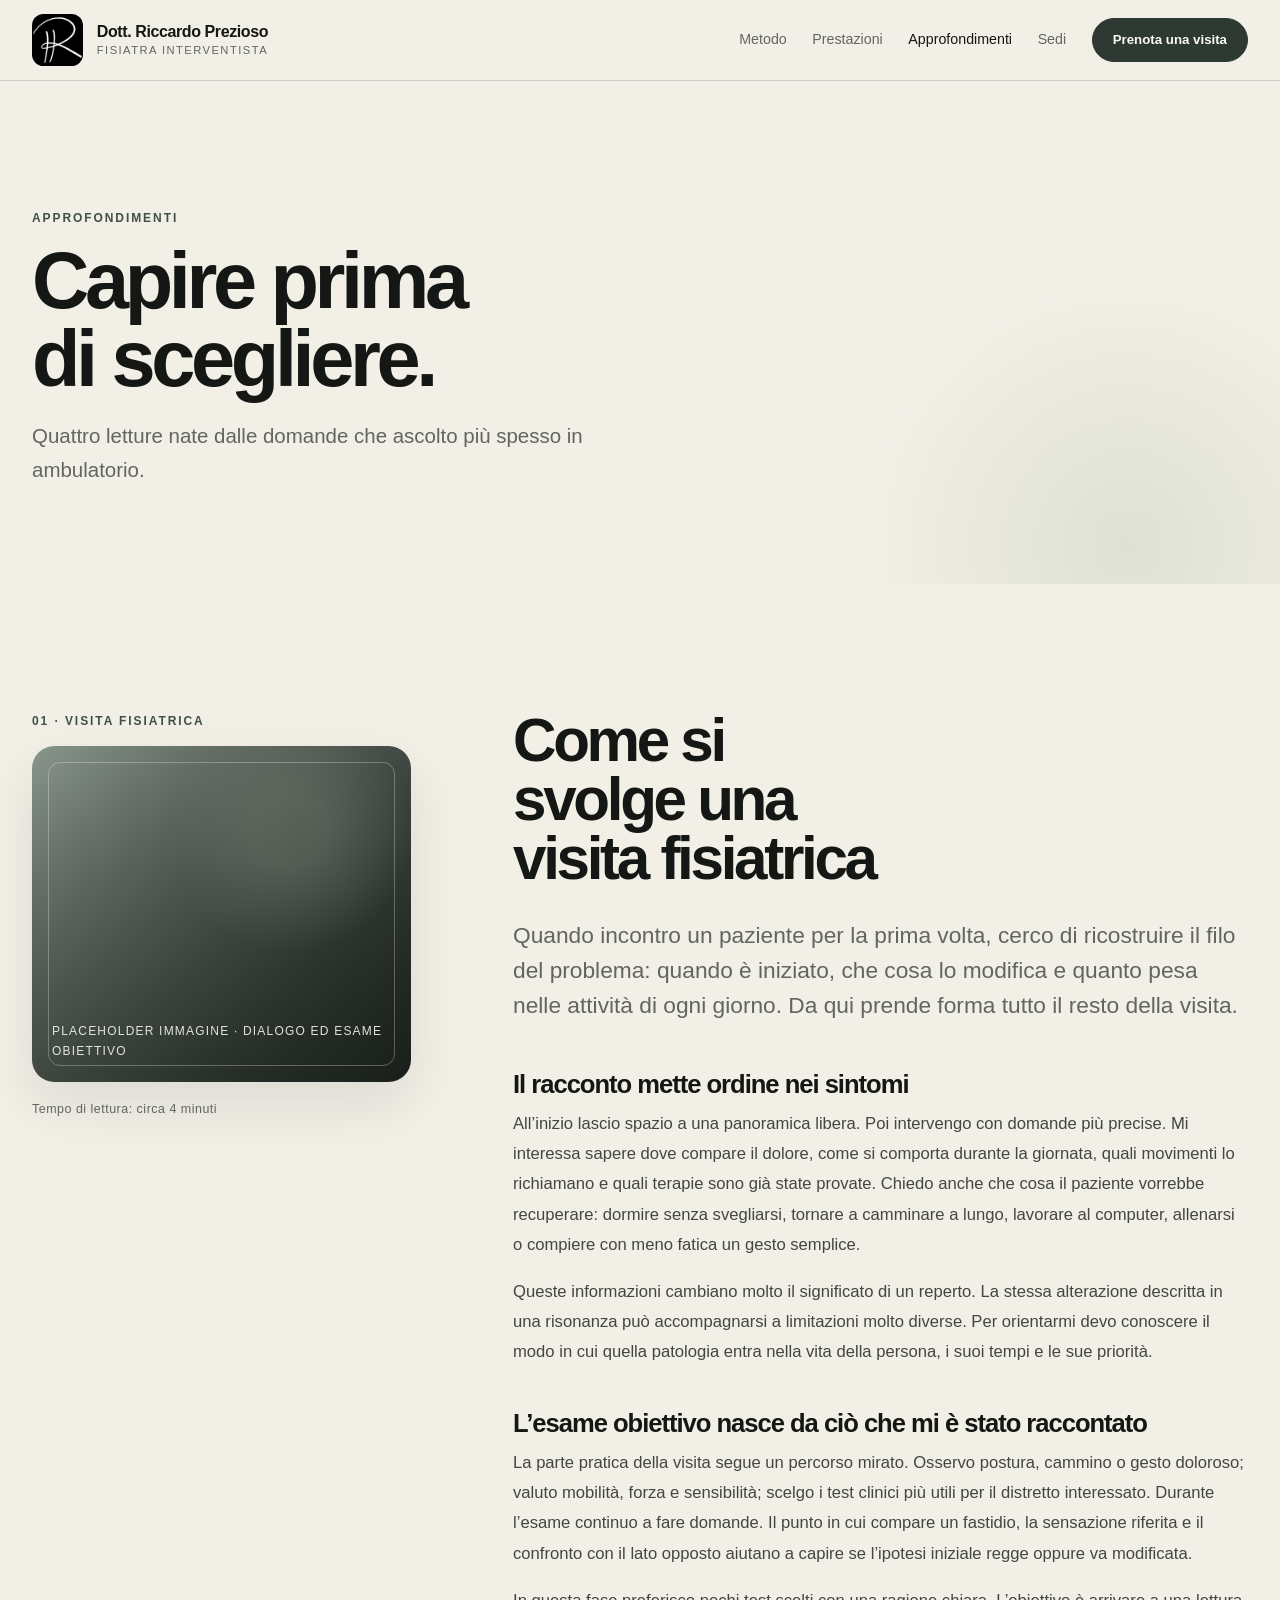
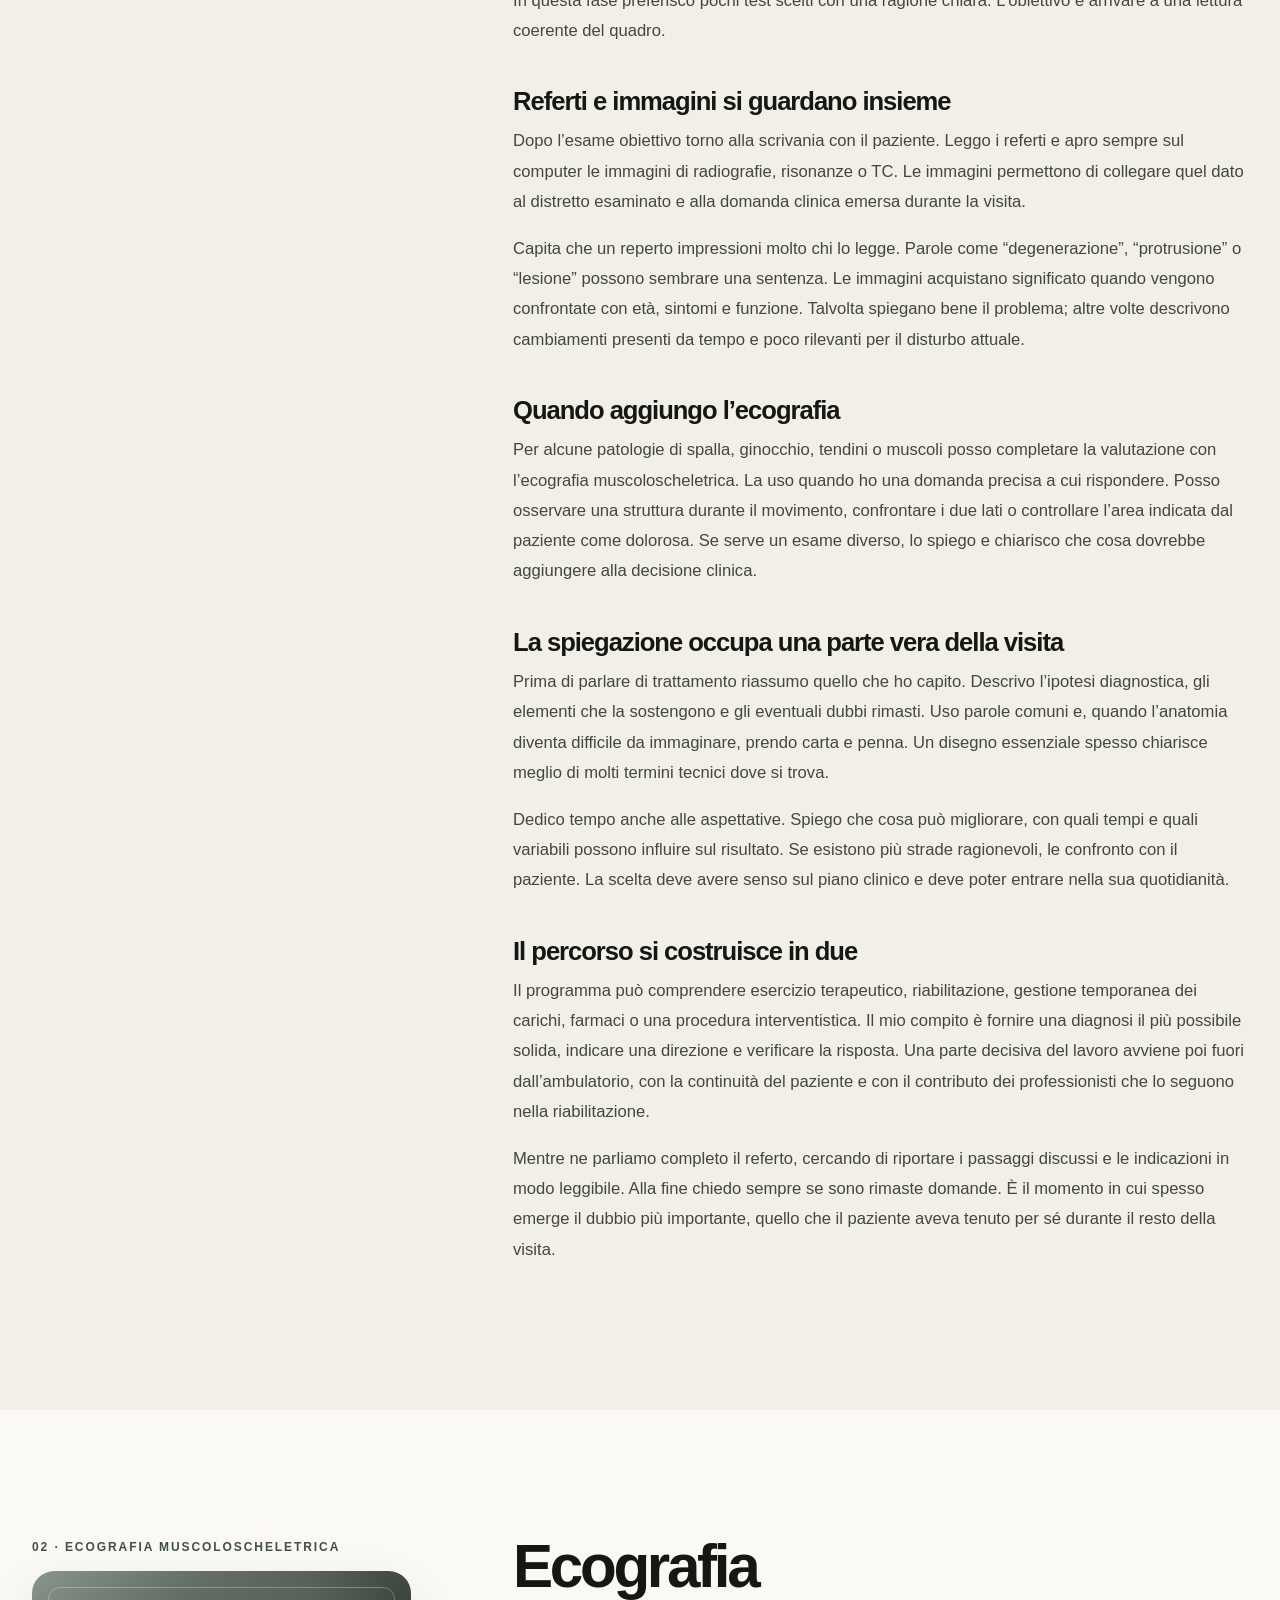
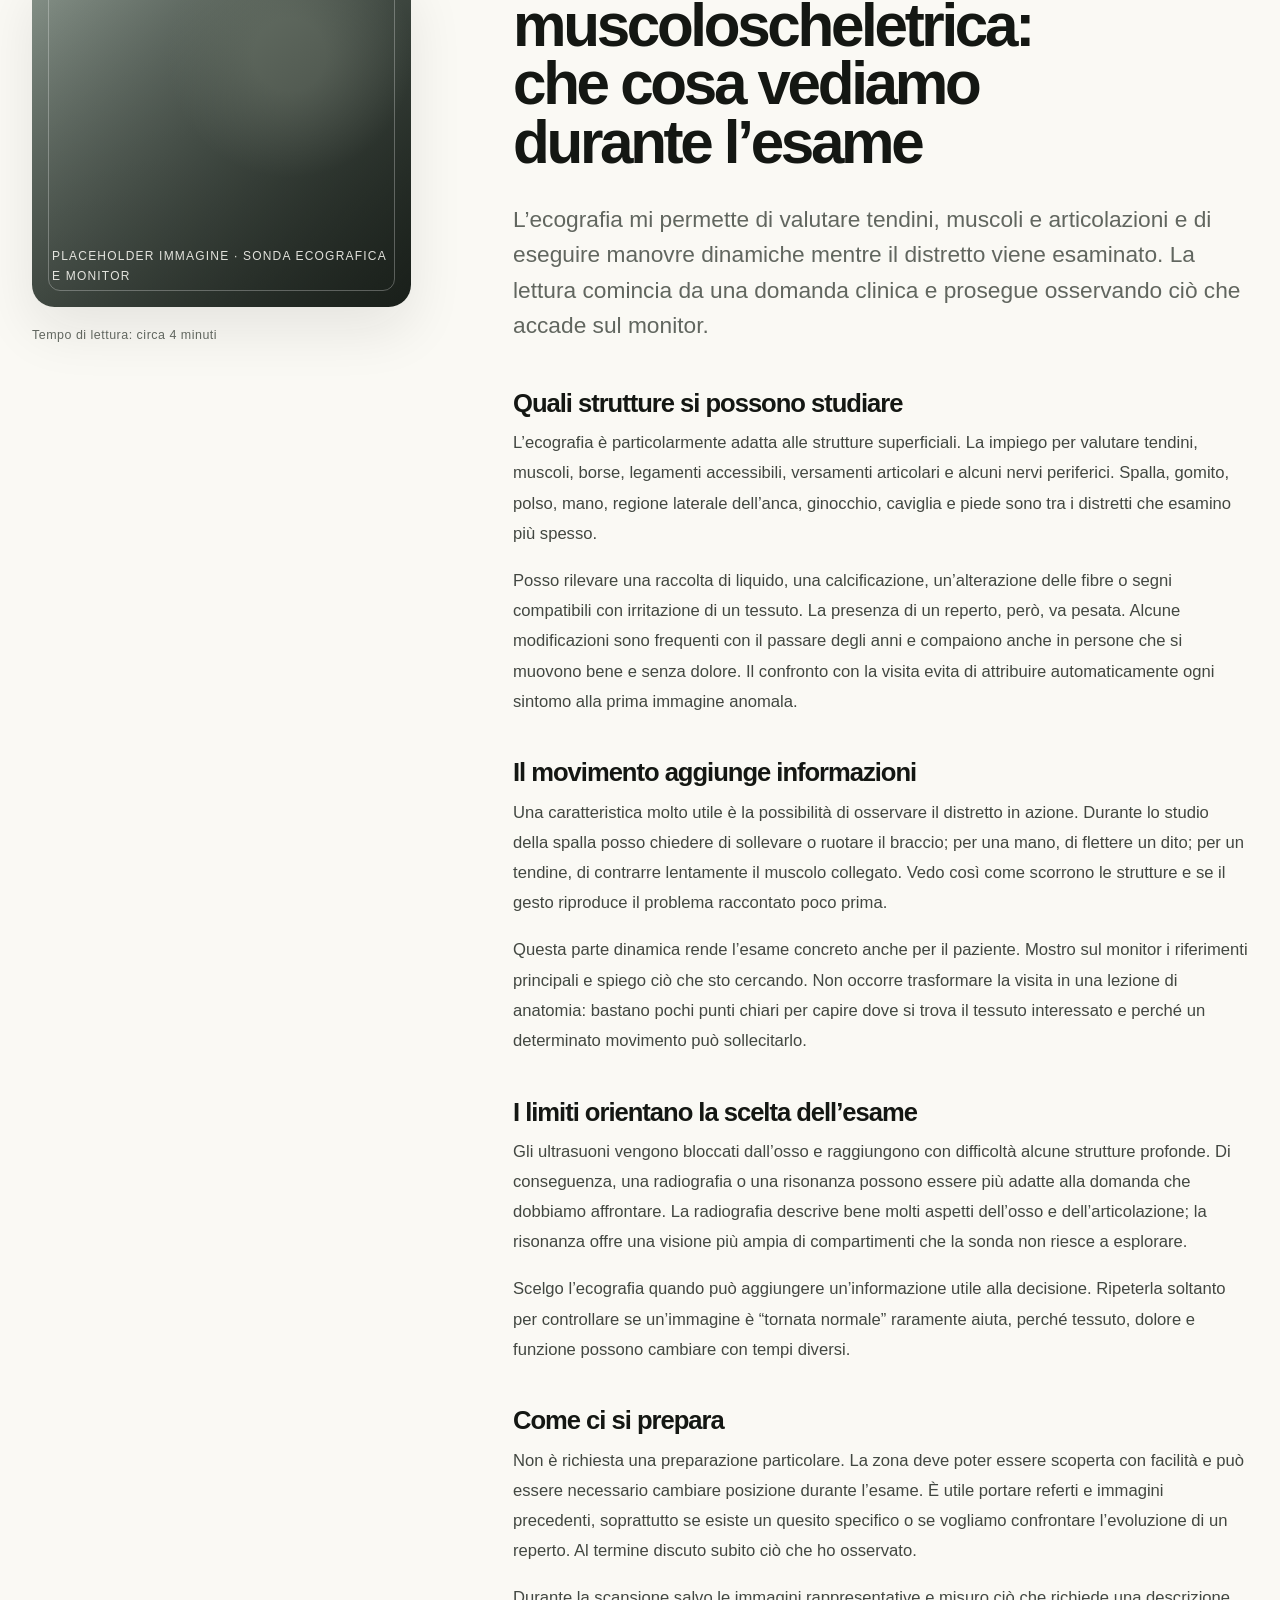
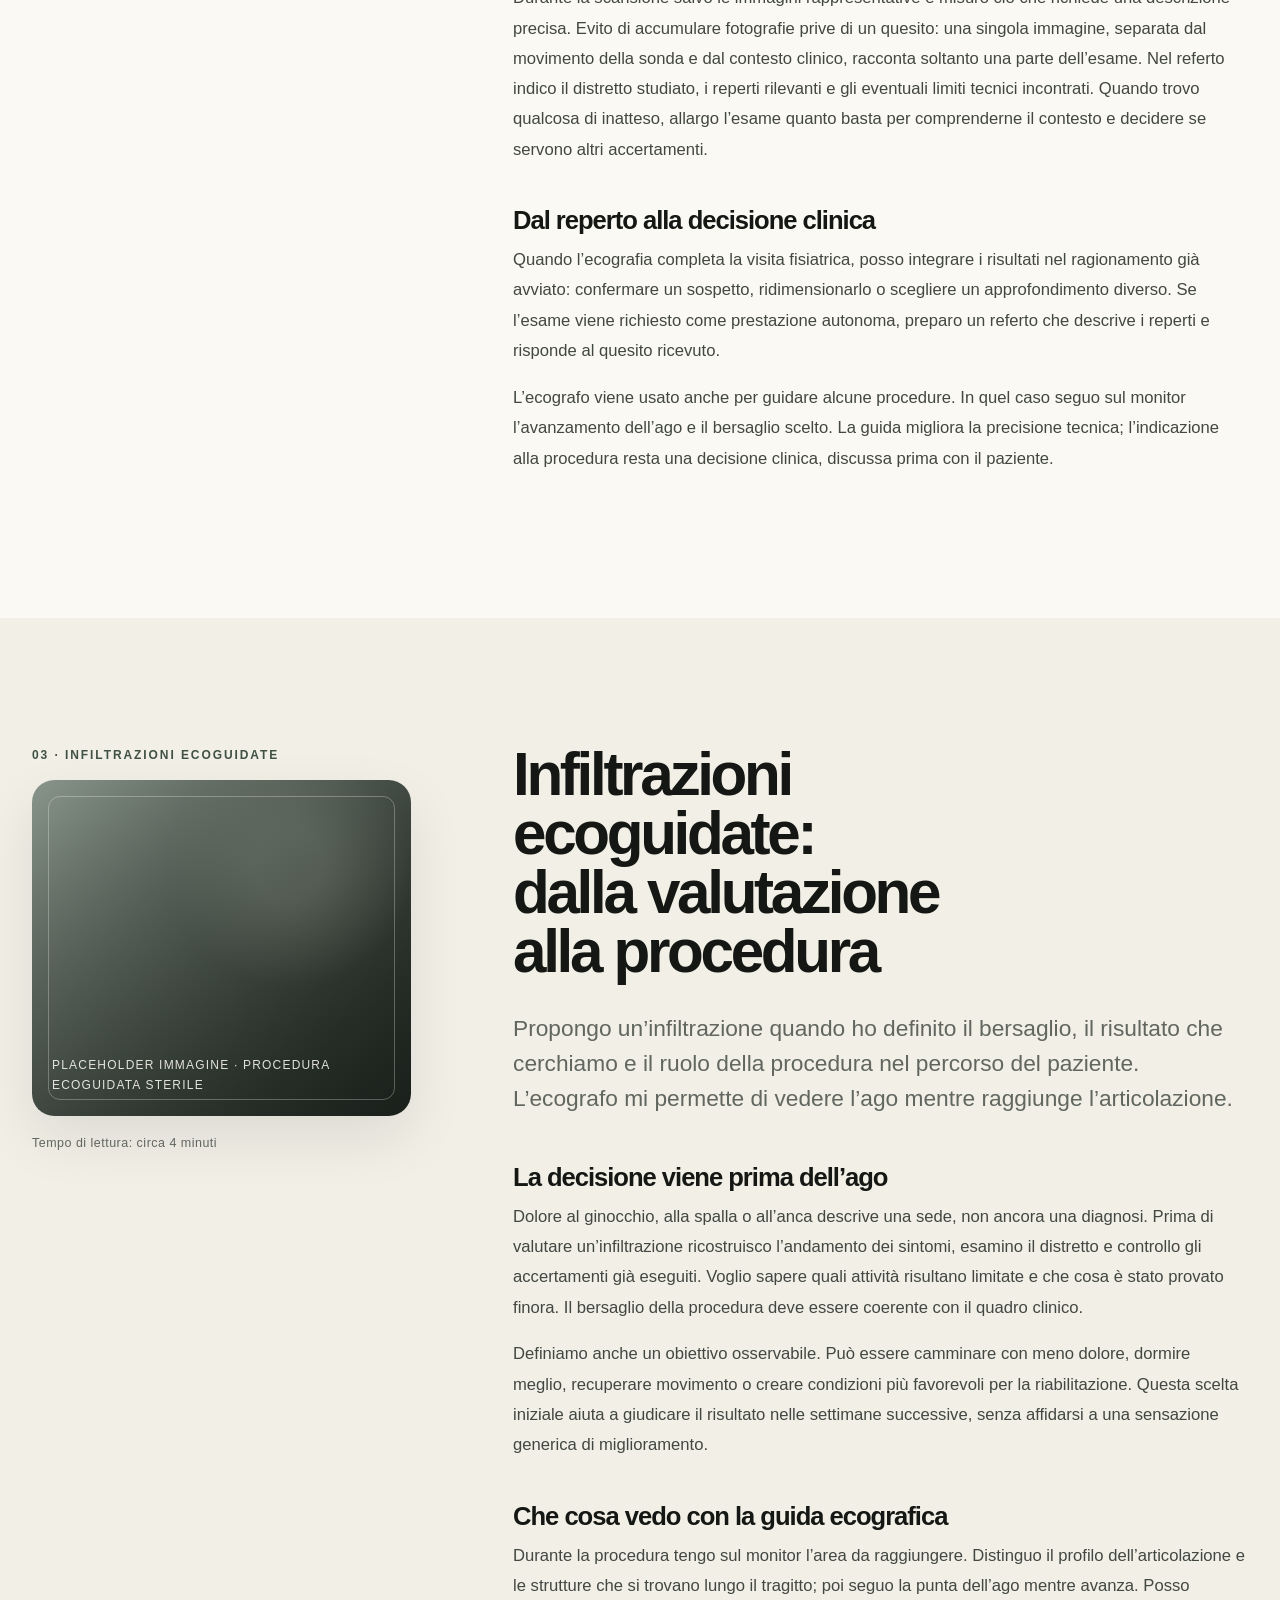
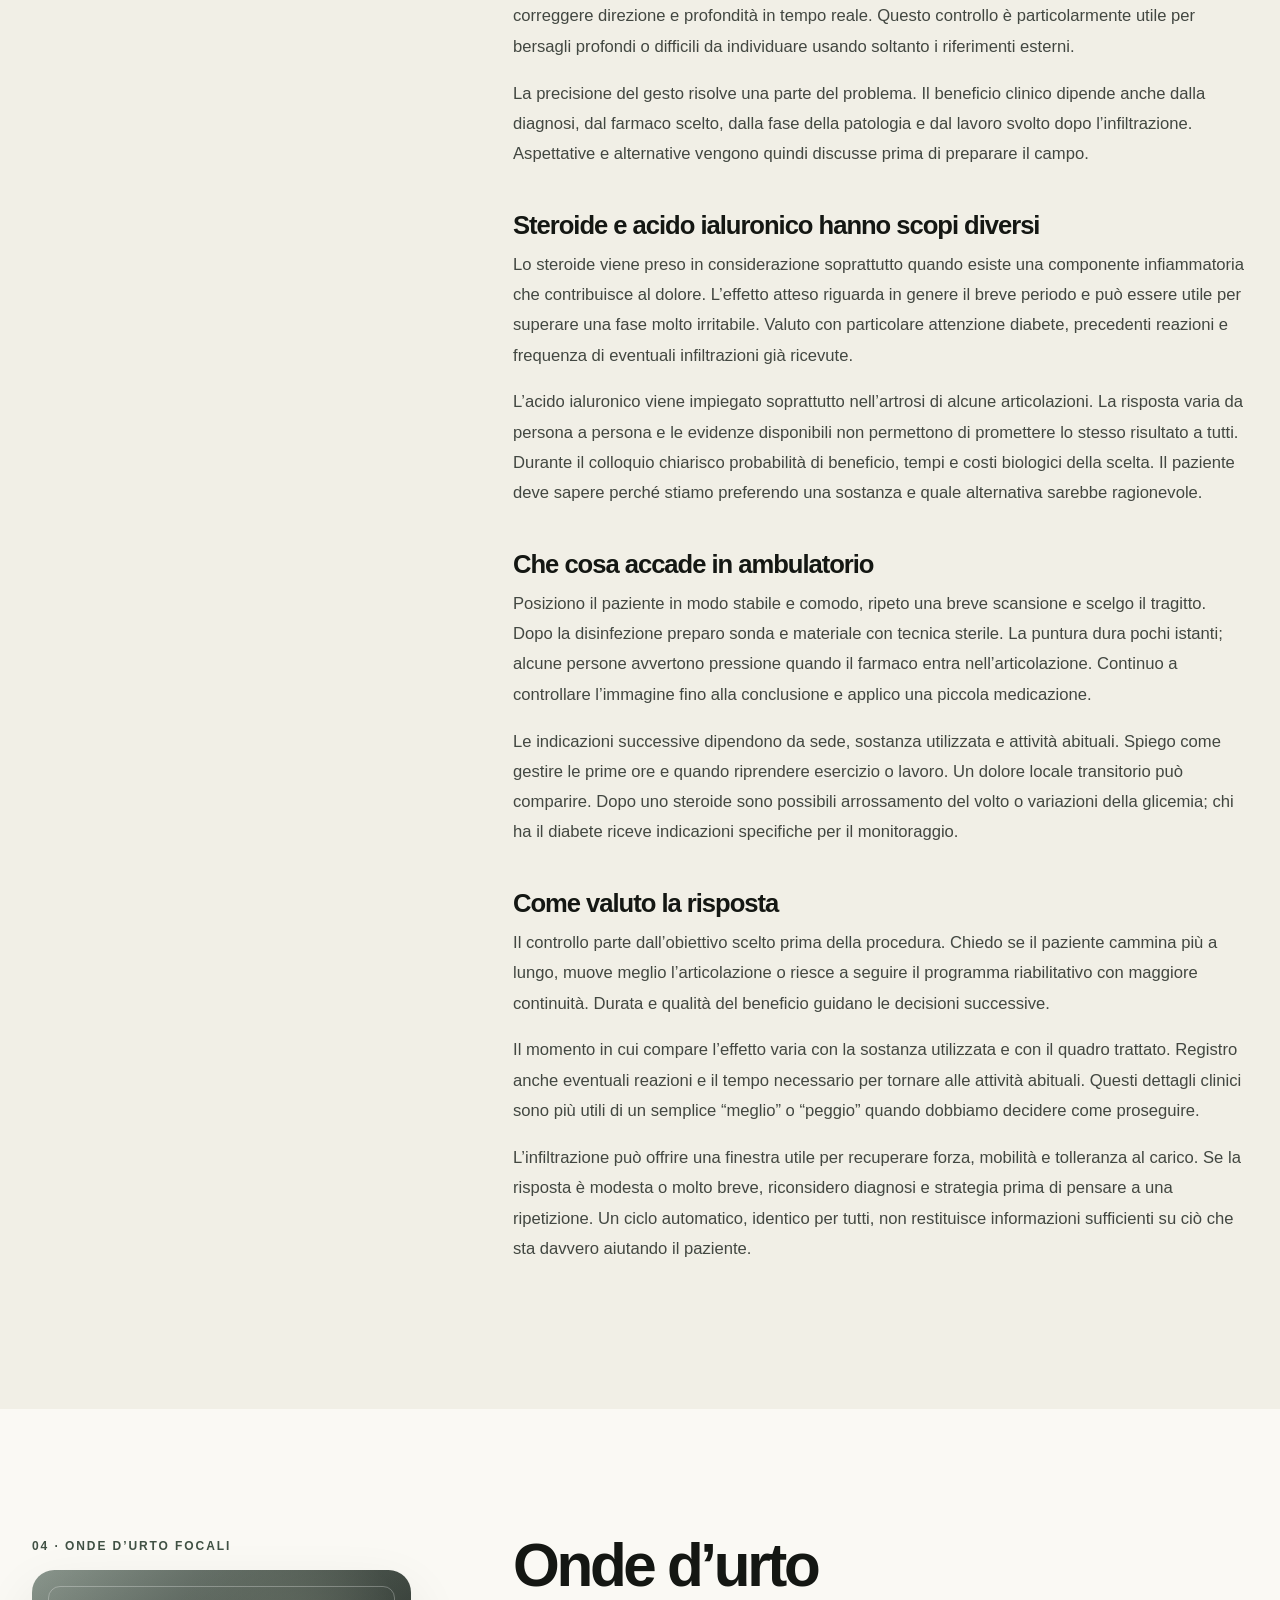
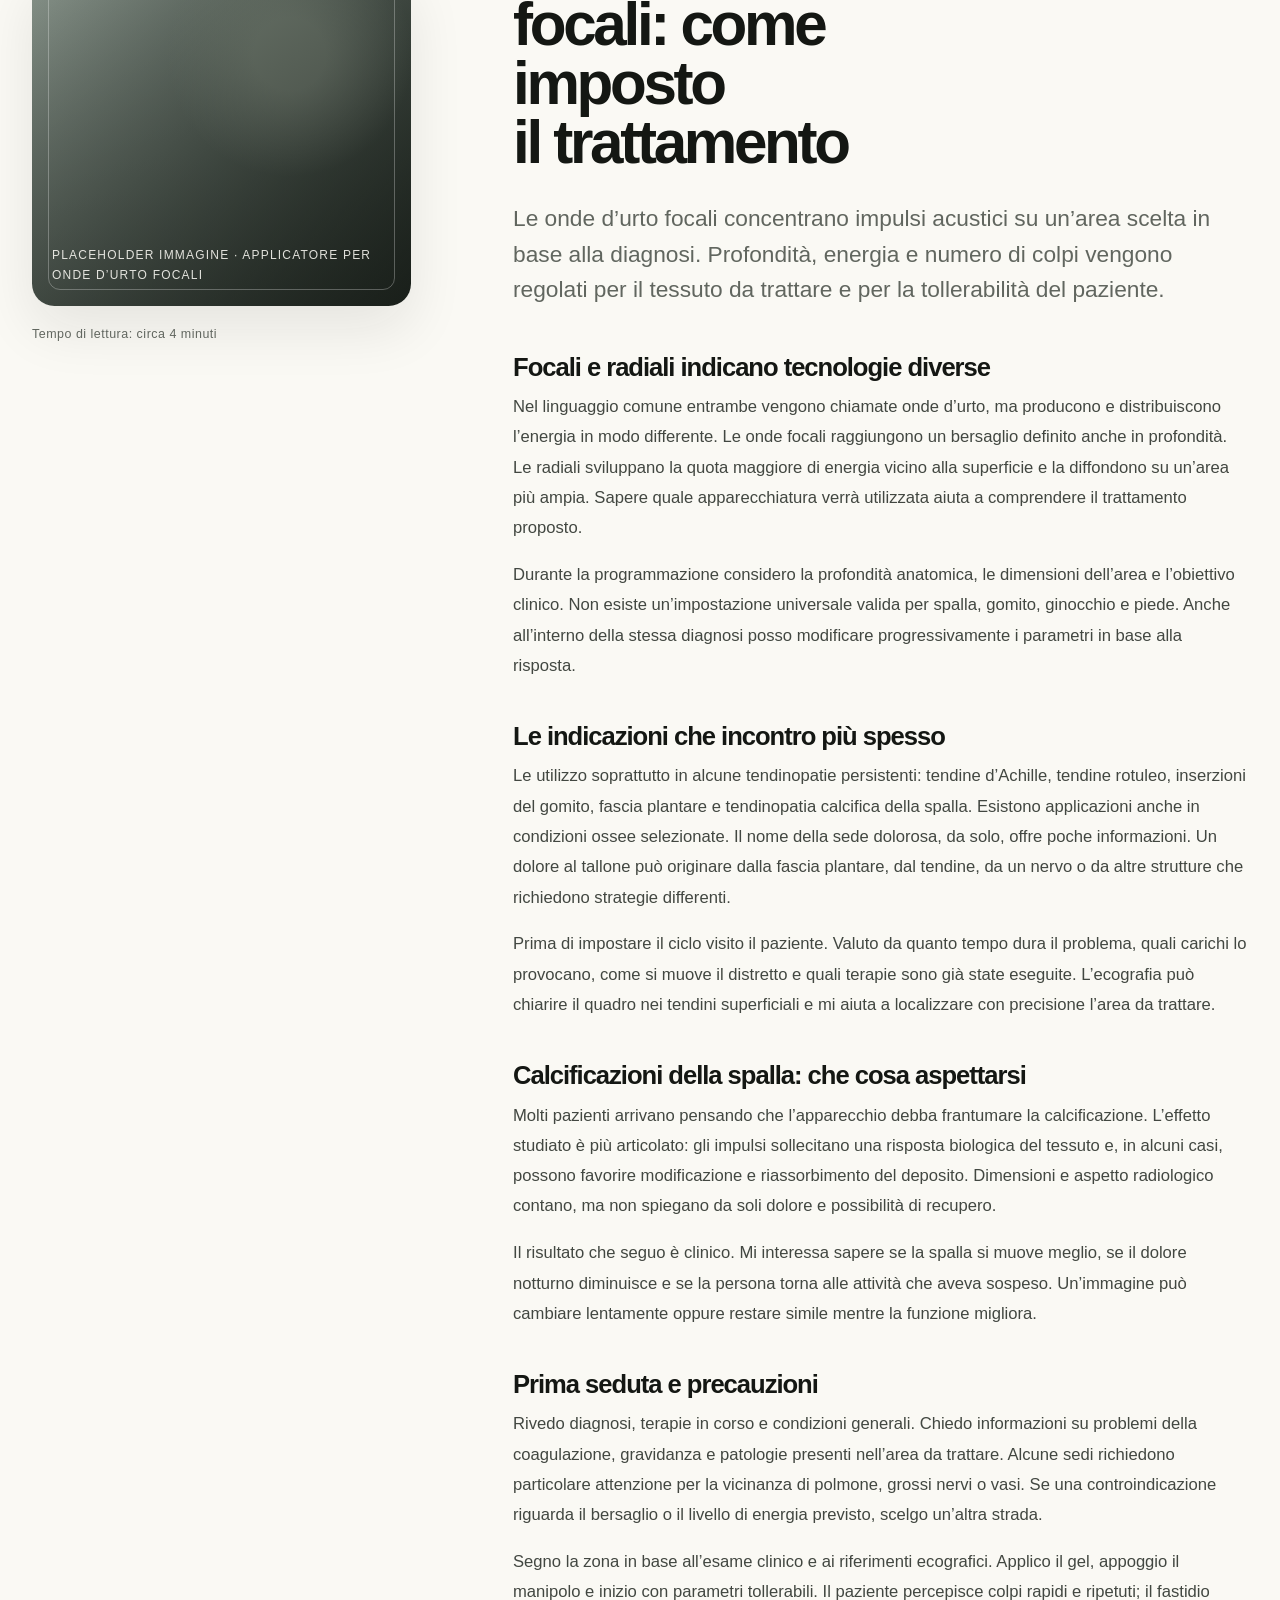
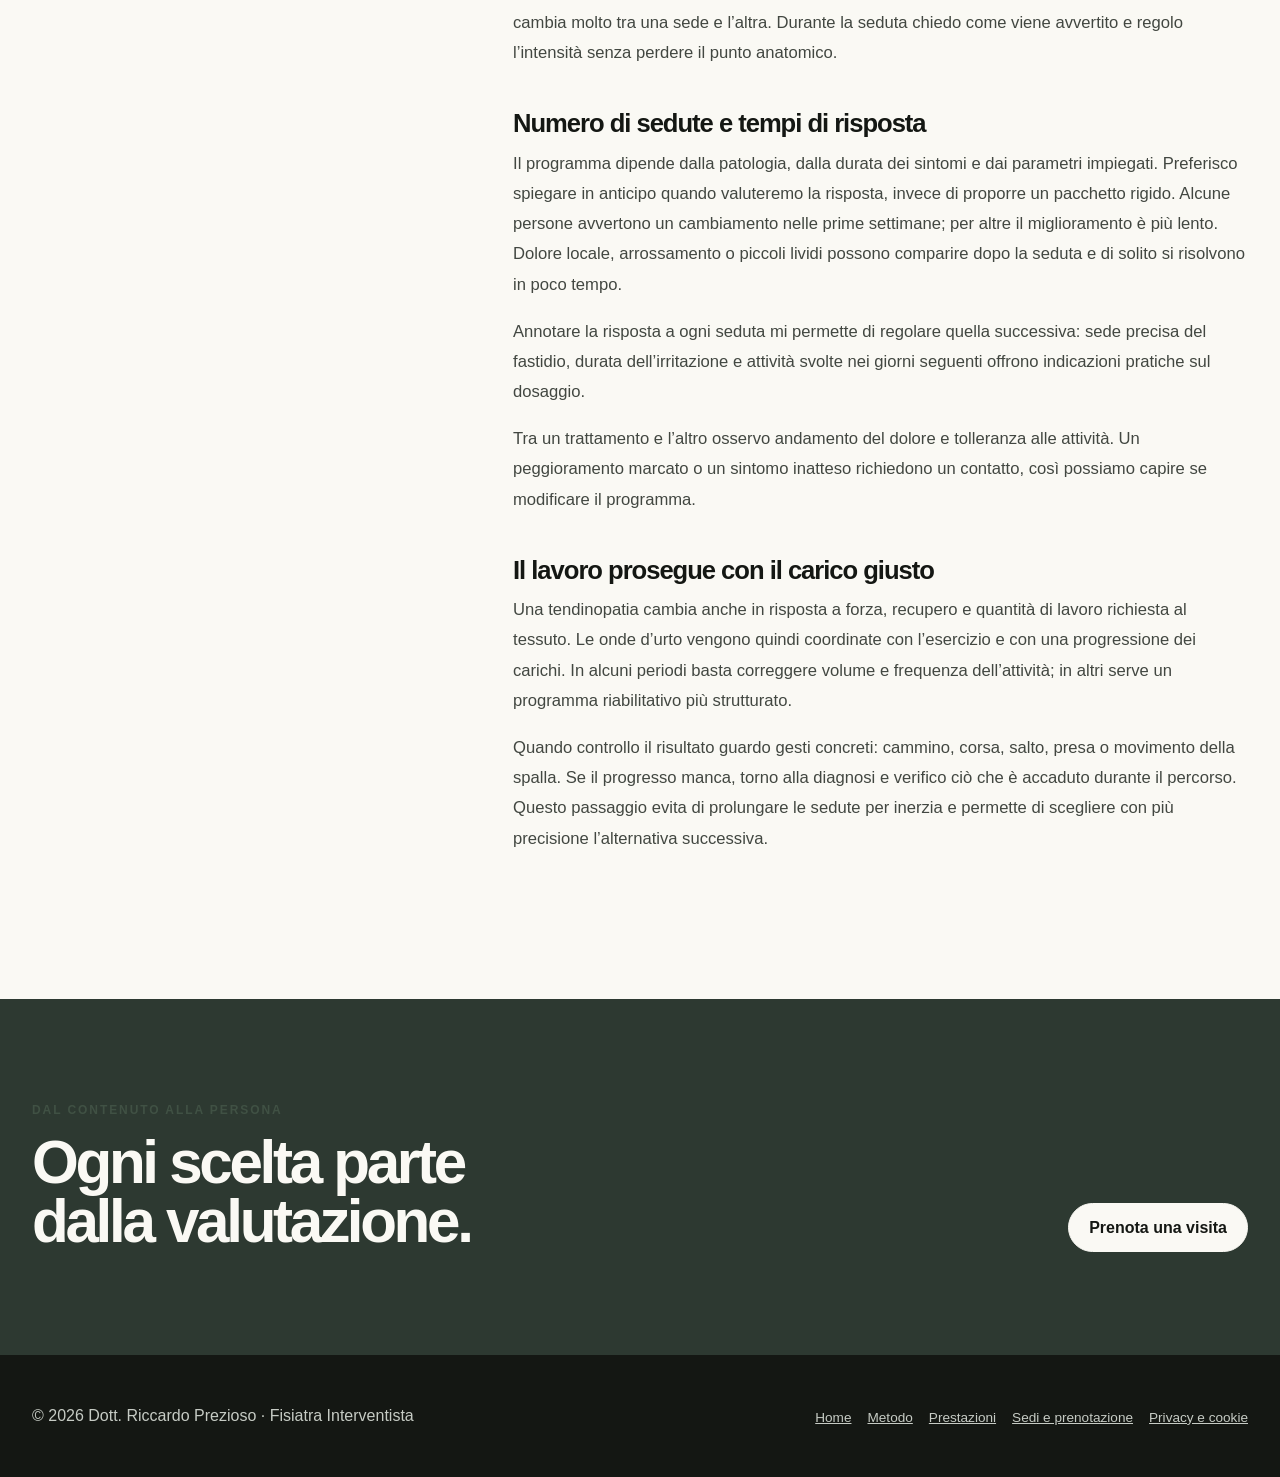
==== commit b69b6036: "Add privacy notice and widget disclosures" ====
--- a/site/approfondimenti.html
+++ b/site/approfondimenti.html
@@ -11,7 +11,7 @@
     <link rel="icon" type="image/png" sizes="192x192" href="assets/images/icon-192.png">
     <link rel="apple-touch-icon" href="assets/images/apple-touch-icon.png">
     <meta name="theme-color" content="#141713">
-    <link rel="stylesheet" href="assets/css/styles.css">
+    <link rel="stylesheet" href="assets/css/styles.css?v=20261024-3">
     <script src="assets/js/main.js" defer></script>
   </head>
   <body>
@@ -185,6 +185,6 @@
       </section>
     </main>
 
-    <footer class="site-footer"><div class="container footer-grid"><p>© 2026 Dott. Riccardo Prezioso · Fisiatra Interventista</p><nav class="footer-links" aria-label="Link nel piè di pagina"><a href="index.html">Home</a><a href="metodo.html">Metodo</a><a href="prestazioni.html">Prestazioni</a><a href="sedi.html">Sedi e prenotazione</a></nav></div></footer>
+    <footer class="site-footer"><div class="container footer-grid"><p>© 2026 Dott. Riccardo Prezioso · Fisiatra Interventista</p><nav class="footer-links" aria-label="Link nel piè di pagina"><a href="index.html">Home</a><a href="metodo.html">Metodo</a><a href="prestazioni.html">Prestazioni</a><a href="sedi.html">Sedi e prenotazione</a><a href="privacy.html">Privacy e cookie</a></nav></div></footer>
   </body>
 </html>
--- a/site/assets/css/styles.css
+++ b/site/assets/css/styles.css
@@ -1066,6 +1066,91 @@
   line-height: 1.55;
 }
 
+.external-service-note {
+  max-width: 40rem;
+  margin: 1.25rem 0 0;
+  color: var(--muted);
+  font-size: 0.82rem;
+  line-height: 1.55;
+}
+
+.external-service-note a {
+  color: var(--ink);
+  font-weight: 650;
+  text-underline-offset: 0.18em;
+}
+
+.booking-service-note {
+  margin-top: 0.95rem;
+}
+
+.privacy-hero h1 {
+  max-width: none;
+}
+
+.privacy-updated {
+  margin-top: 1.3rem;
+  color: var(--muted);
+  font-size: 0.86rem;
+}
+
+.privacy-layout {
+  display: grid;
+  grid-template-columns: minmax(15rem, 0.7fr) minmax(0, 1.6fr);
+  gap: clamp(2rem, 7vw, 7rem);
+  align-items: start;
+}
+
+.privacy-summary {
+  position: sticky;
+  top: 7rem;
+  padding: 1.6rem;
+  background: var(--paper-deep);
+  border: 1px solid var(--line);
+  border-radius: var(--radius-md);
+}
+
+.privacy-summary ul {
+  display: grid;
+  gap: 0.85rem;
+  margin: 1rem 0 0;
+  padding-left: 1.15rem;
+}
+
+.privacy-summary li {
+  color: #454a44;
+  font-size: 0.92rem;
+  line-height: 1.55;
+}
+
+.privacy-copy {
+  max-width: 50rem;
+}
+
+.privacy-copy section + section {
+  margin-top: 3.2rem;
+  padding-top: 3.2rem;
+  border-top: 1px solid var(--line);
+}
+
+.privacy-copy h2 {
+  max-width: 18ch;
+  margin-bottom: 1.15rem;
+  font-size: clamp(1.85rem, 3.2vw, 3rem);
+}
+
+.privacy-copy p {
+  color: #424741;
+  font-size: 1rem;
+  line-height: 1.8;
+}
+
+.privacy-copy a {
+  color: var(--olive-dark);
+  font-weight: 650;
+  text-underline-offset: 0.2em;
+}
+
 .site-footer {
   padding: 3rem 0;
   background: var(--ink);
@@ -1176,6 +1261,14 @@
 
   .article-layout {
     grid-template-columns: 1fr;
+  }
+
+  .privacy-layout {
+    grid-template-columns: 1fr;
+  }
+
+  .privacy-summary {
+    position: static;
   }
 
   .article-aside {
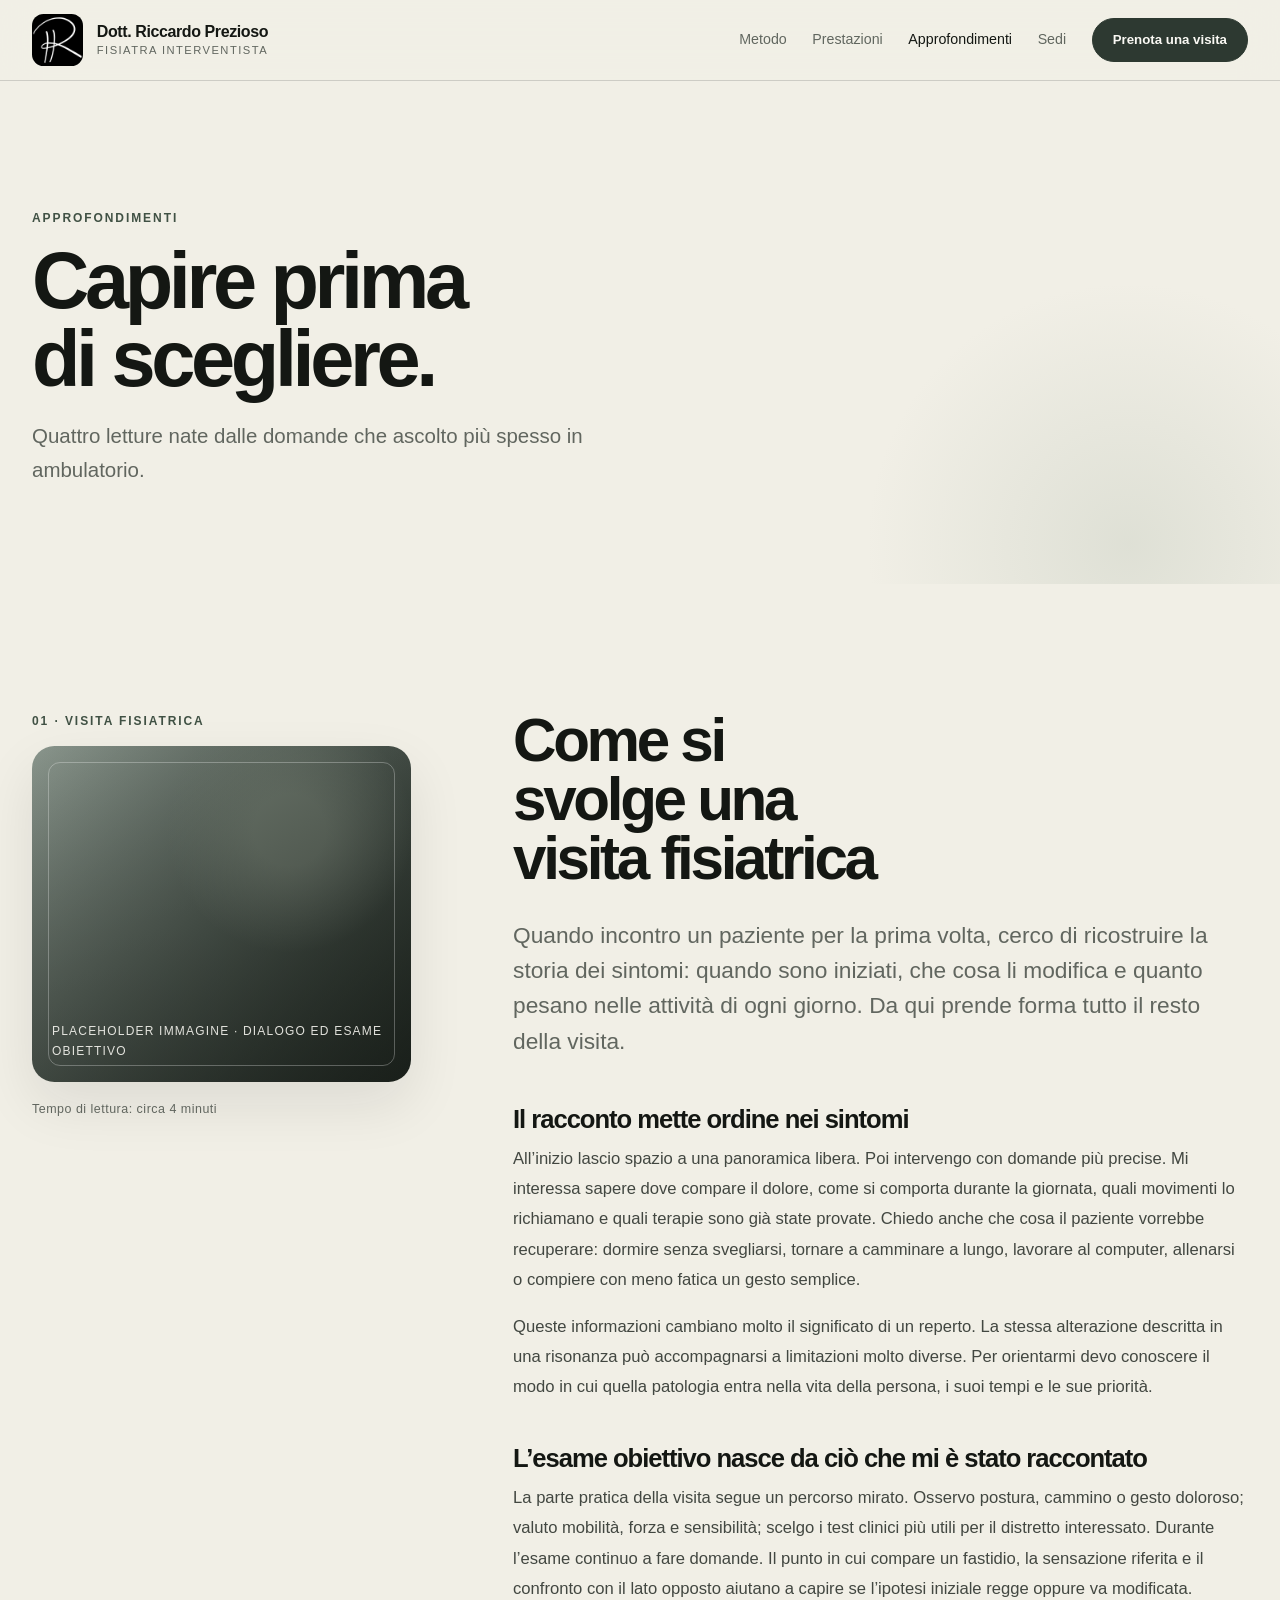
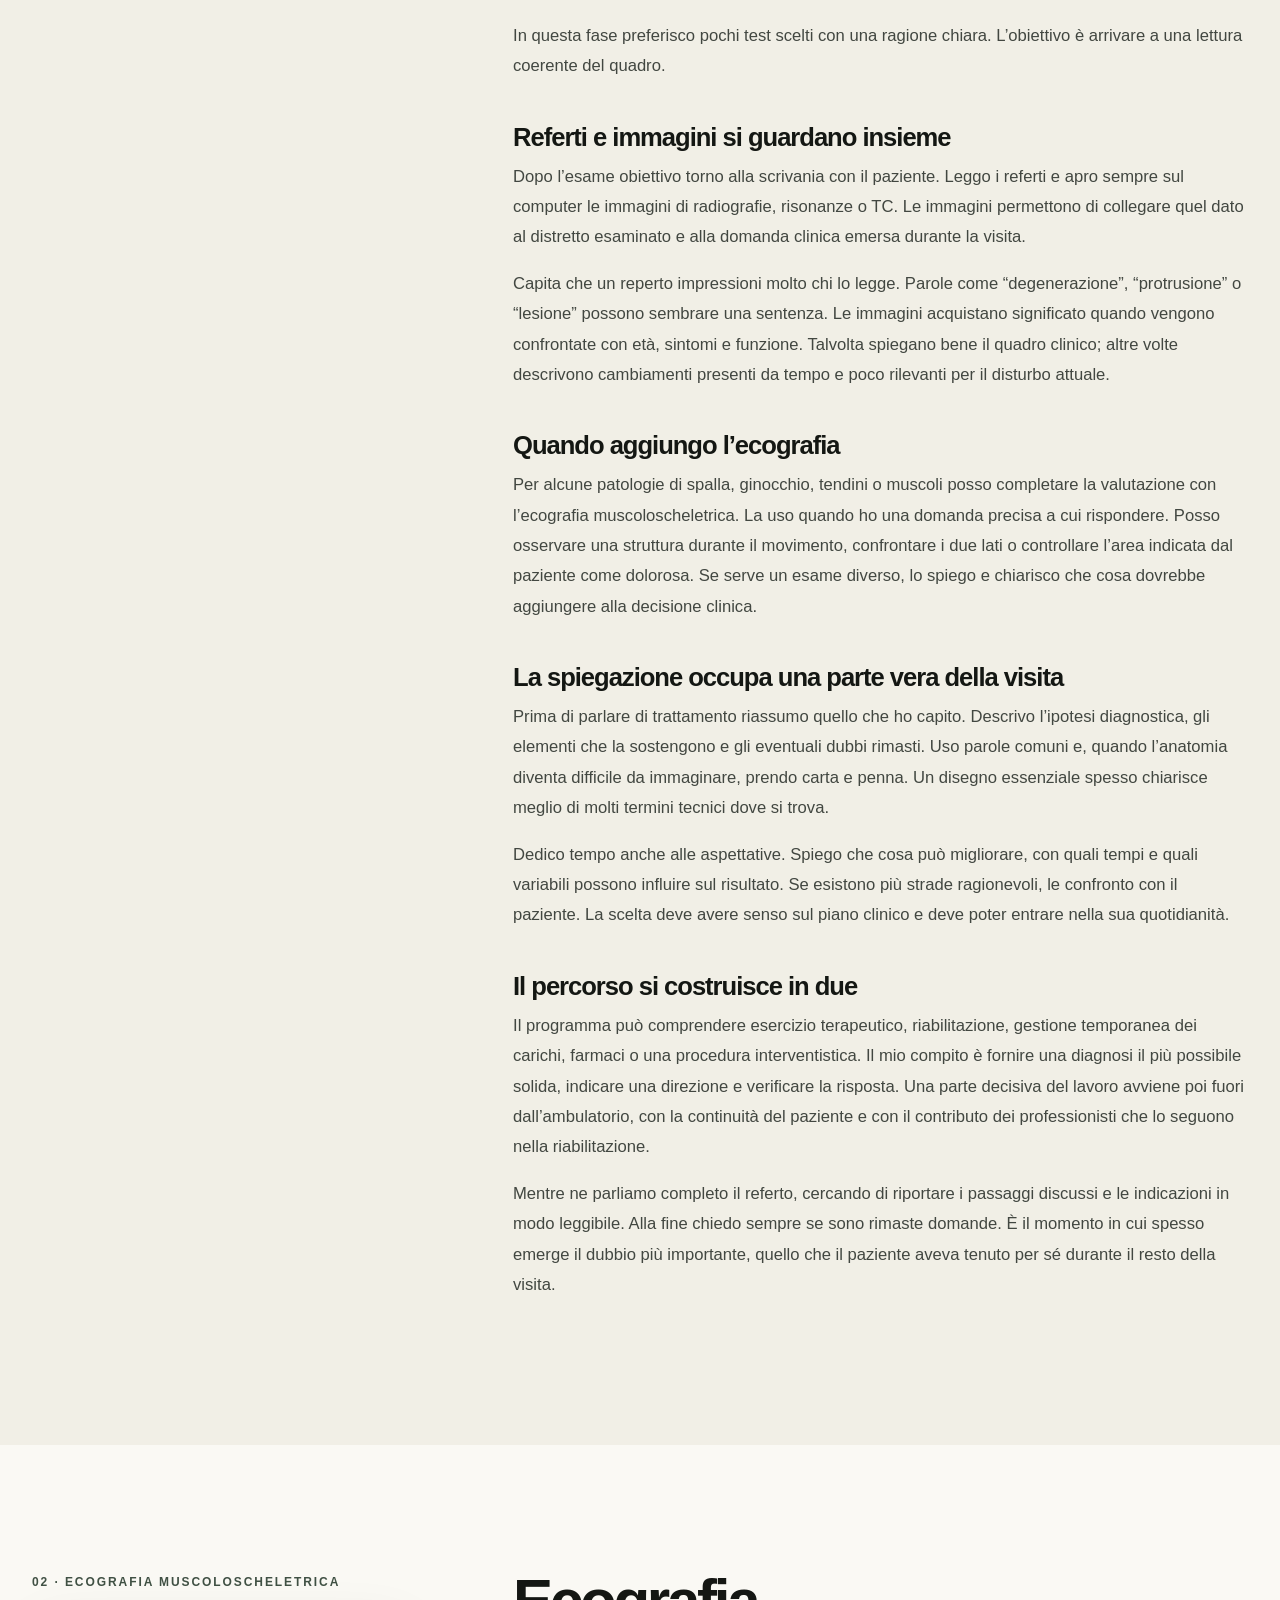
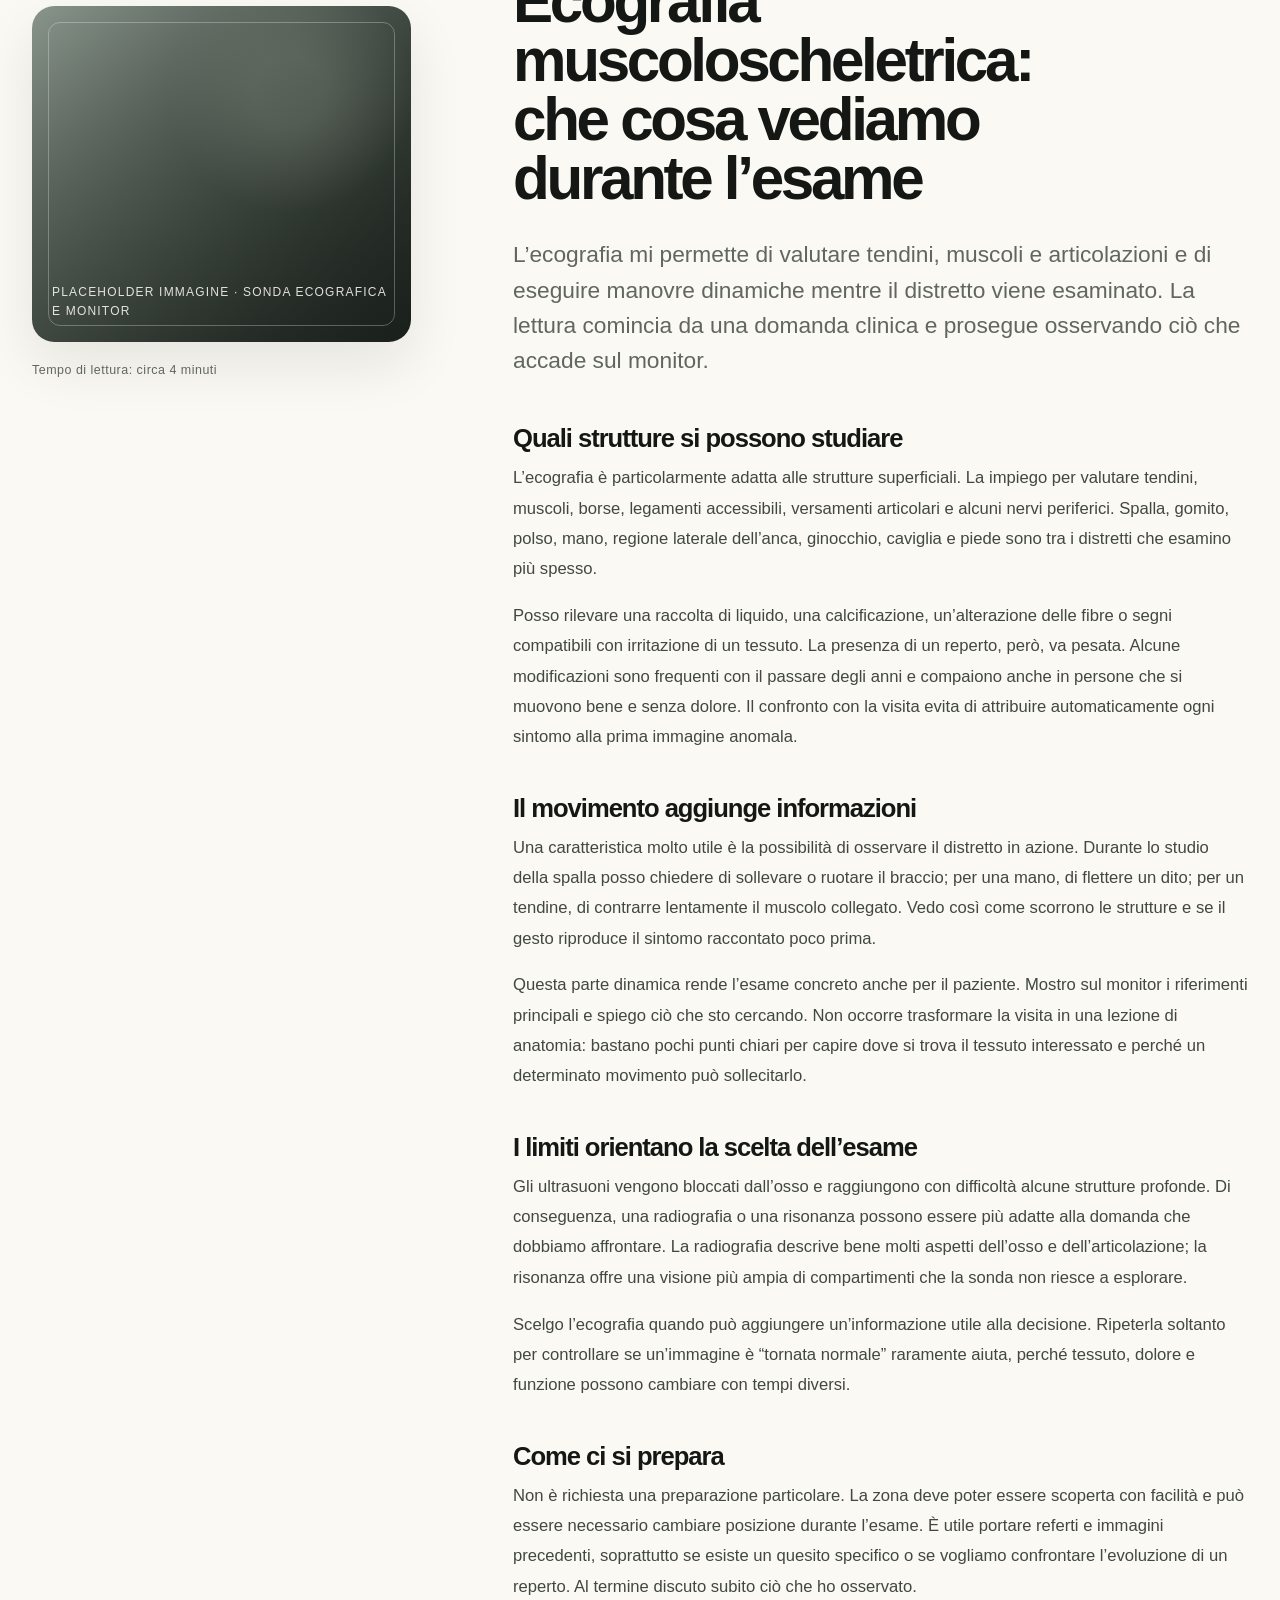
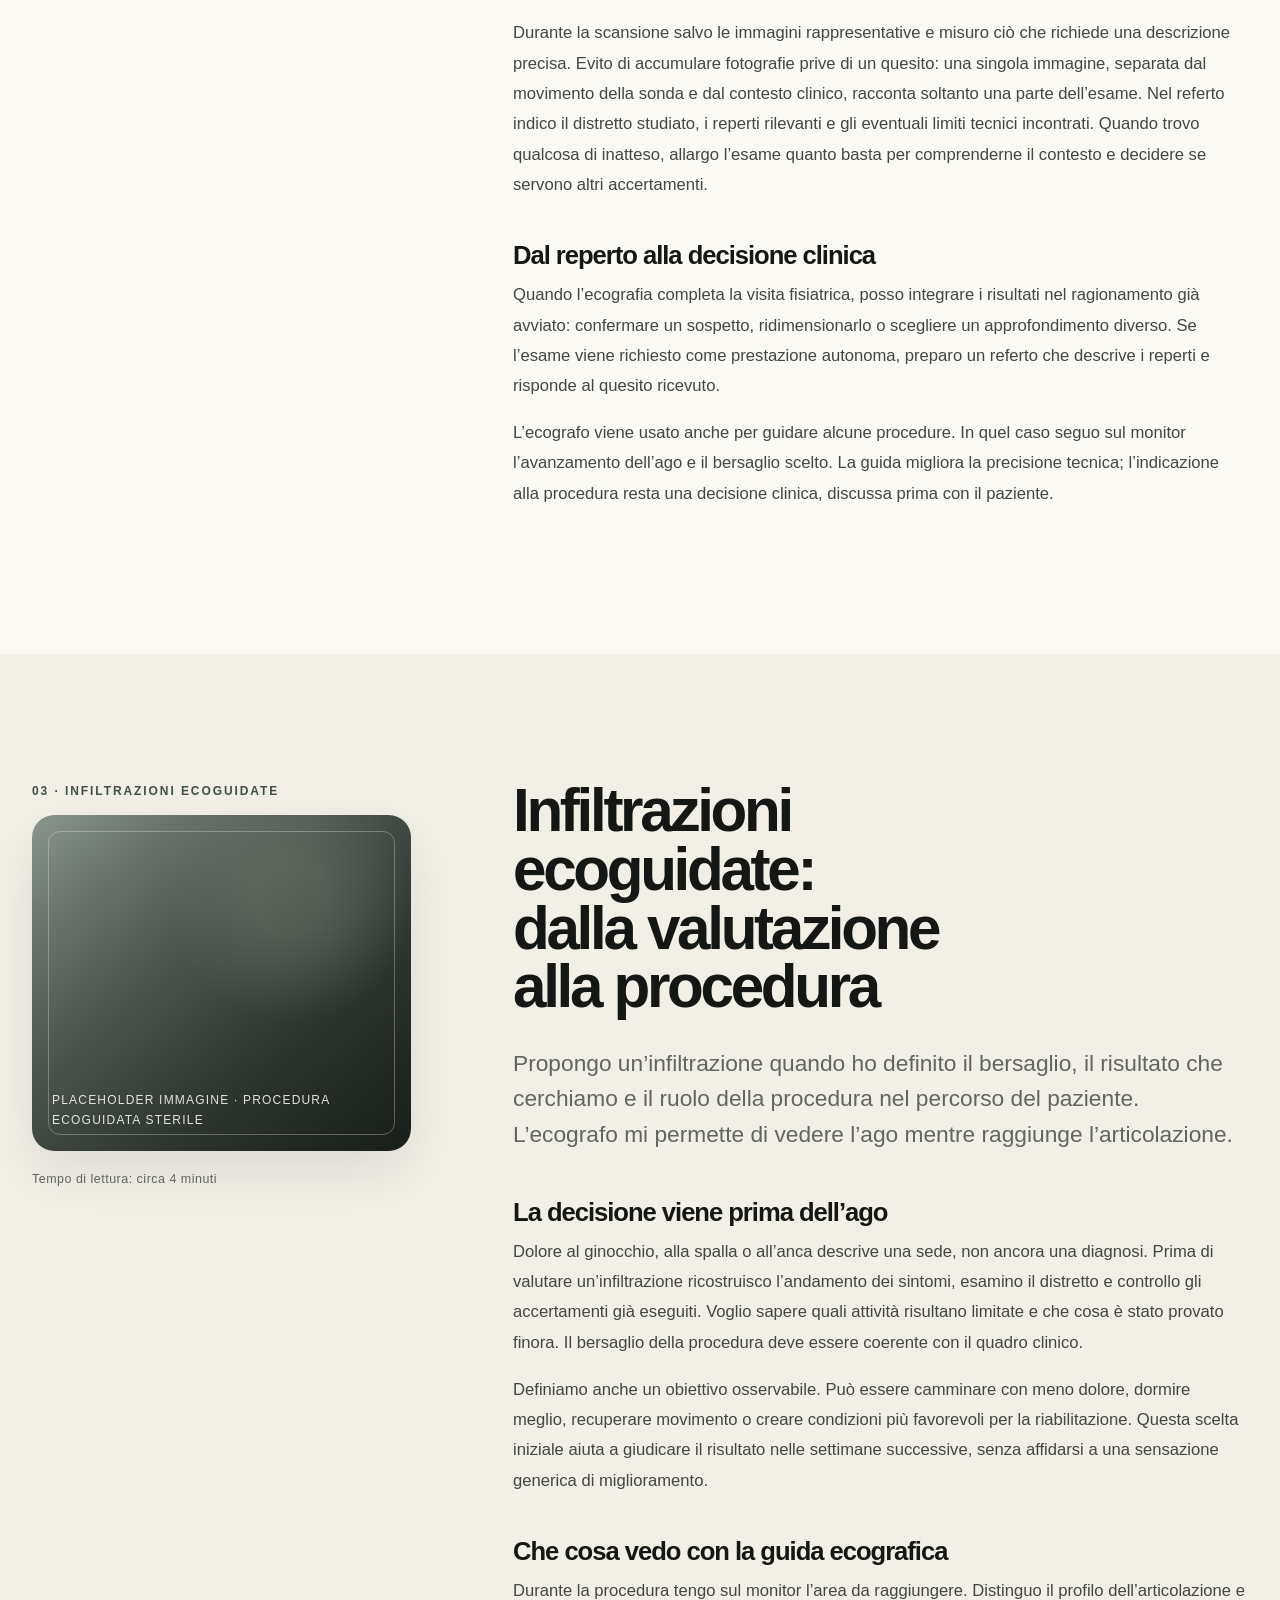
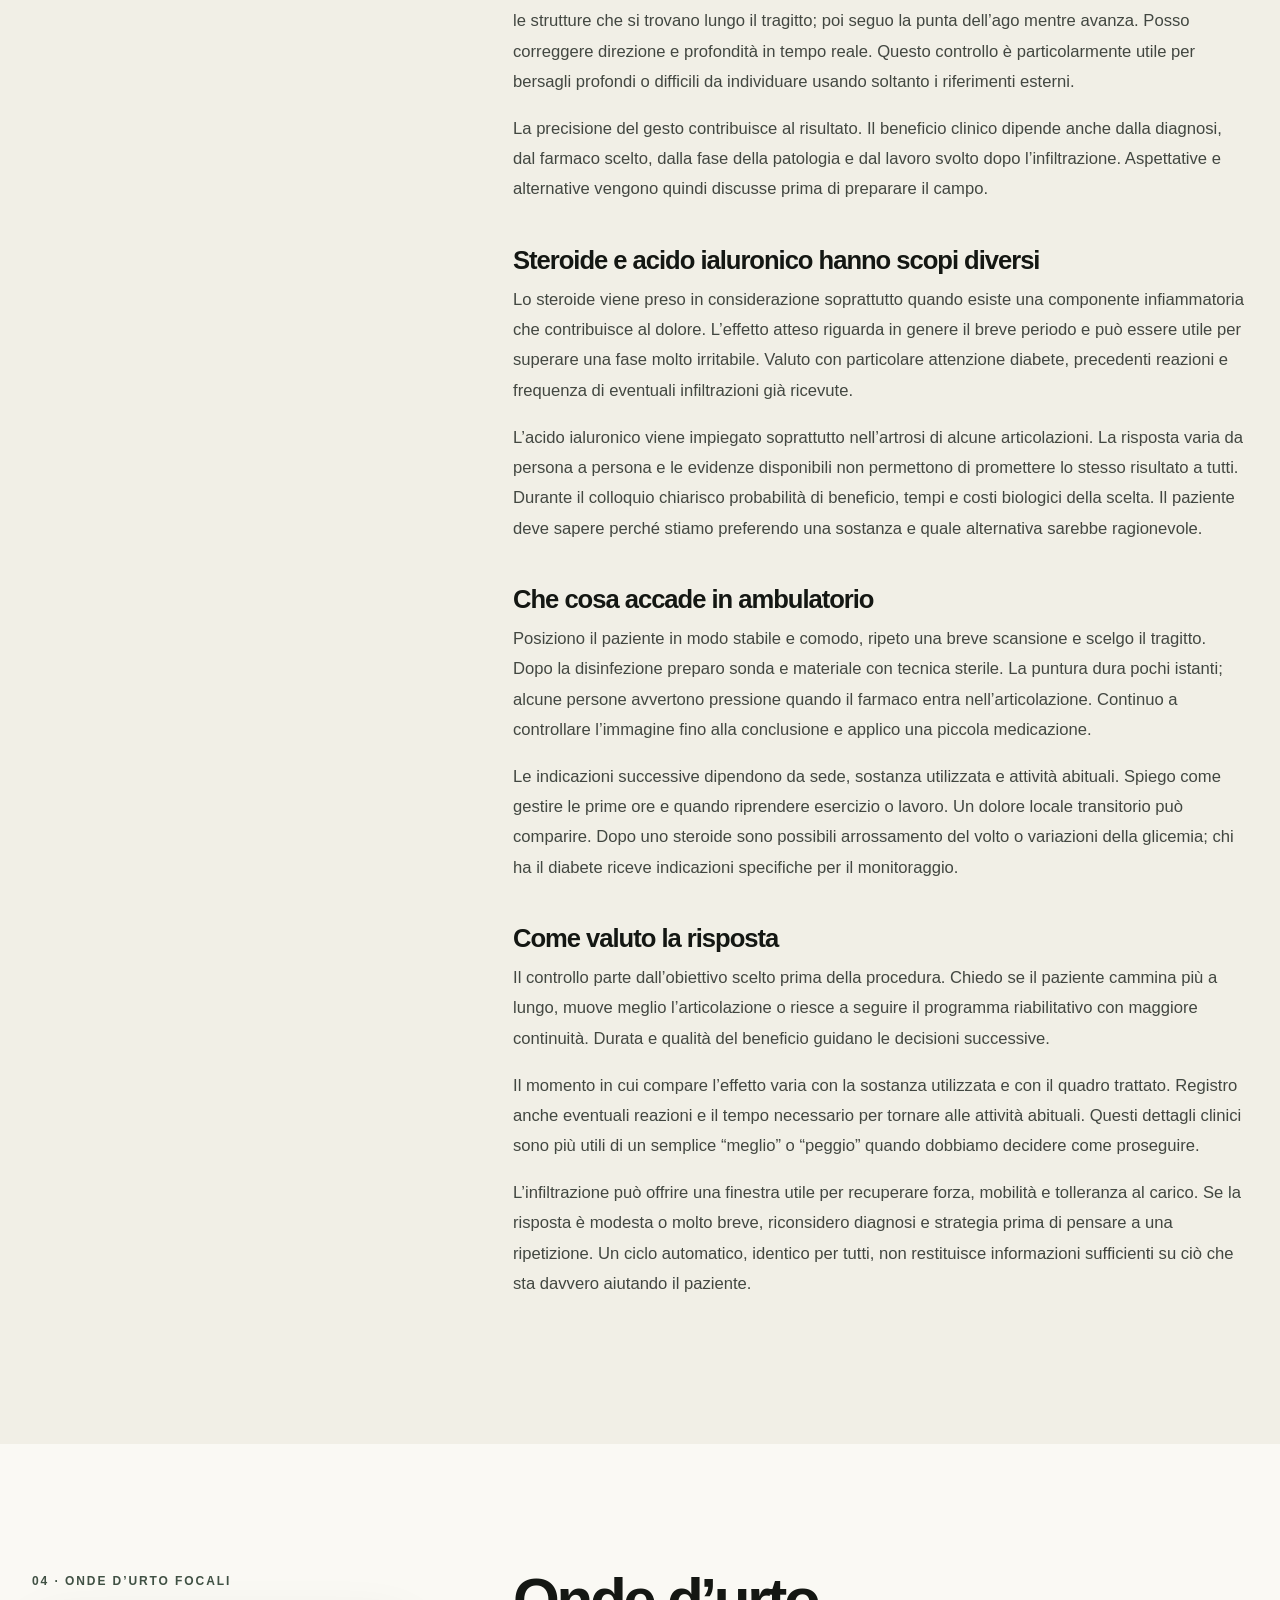
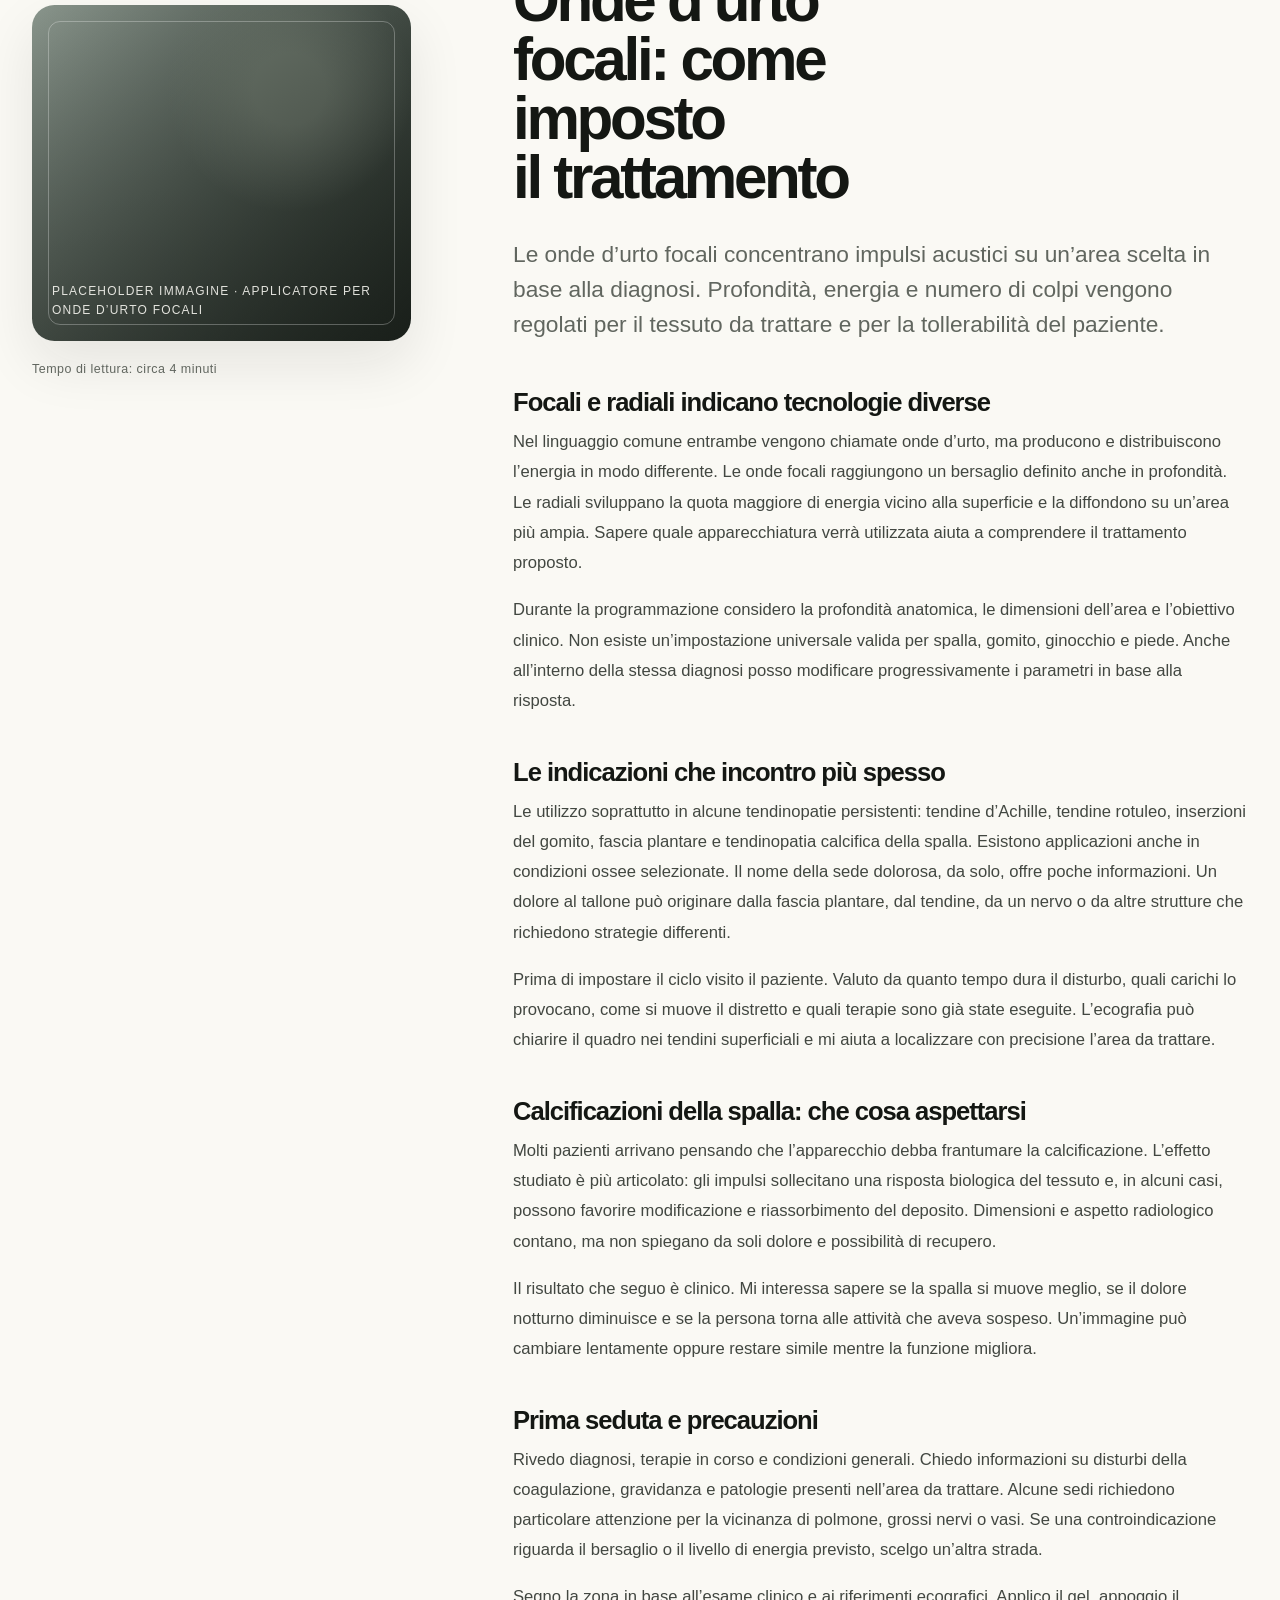
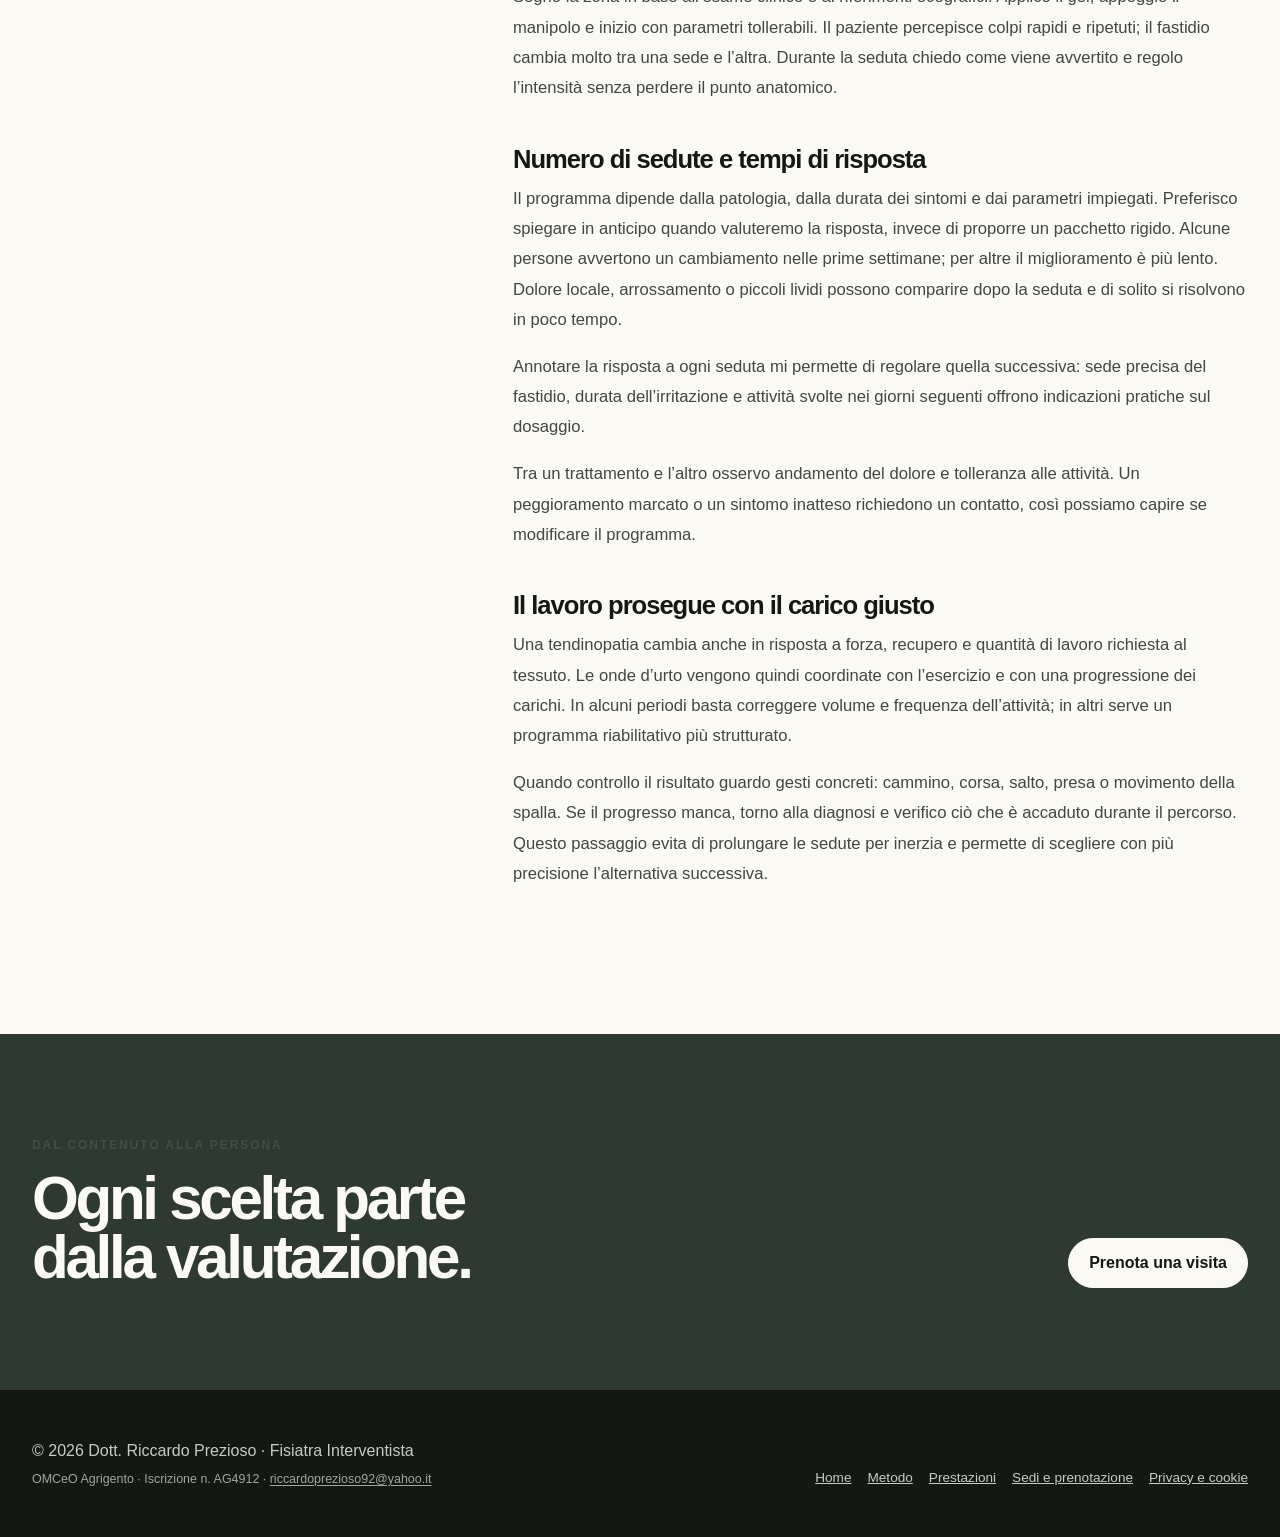
==== commit eb461c3e: "Improve mobile navigation and site details" ====
--- a/site/approfondimenti.html
+++ b/site/approfondimenti.html
@@ -3,23 +3,24 @@
   <head>
     <meta charset="utf-8">
     <meta name="viewport" content="width=device-width, initial-scale=1">
-    <meta name="robots" content="noindex, nofollow">
     <meta name="description" content="Approfondimenti del Dott. Riccardo Prezioso su visita fisiatrica, ecografia muscoloscheletrica, infiltrazioni ecoguidate e onde d'urto focali.">
+    <link rel="canonical" href="https://www.riccardoprezioso.it/approfondimenti.html">
     <title>Approfondimenti — Dott. Riccardo Prezioso</title>
     <link rel="icon" href="favicon.ico" sizes="any">
     <link rel="icon" type="image/png" sizes="32x32" href="assets/images/favicon-32.png">
     <link rel="icon" type="image/png" sizes="192x192" href="assets/images/icon-192.png">
     <link rel="apple-touch-icon" href="assets/images/apple-touch-icon.png">
     <meta name="theme-color" content="#141713">
-    <link rel="stylesheet" href="assets/css/styles.css?v=20261024-3">
-    <script src="assets/js/main.js" defer></script>
+    <link rel="stylesheet" href="assets/css/styles.css?v=20261024-5">
+    <script src="assets/js/main.js?v=20261024-3" defer></script>
   </head>
   <body>
     <a class="skip-link" href="#contenuto">Vai al contenuto</a>
     <header class="site-header">
       <div class="container header-inner">
         <a class="brand" href="index.html" aria-label="Dott. Riccardo Prezioso, home"><img class="brand-mark" src="assets/images/logo-riccardo-prezioso.jpg" alt="" width="512" height="512" aria-hidden="true"><span class="brand-copy"><strong>Dott. Riccardo Prezioso</strong><small>Fisiatra Interventista</small></span></a>
-        <nav class="site-nav" aria-label="Navigazione principale"><a data-nav-link href="metodo.html">Metodo</a><a data-nav-link href="prestazioni.html">Prestazioni</a><a data-nav-link href="approfondimenti.html">Approfondimenti</a><a data-nav-link href="sedi.html">Sedi</a><a class="button" href="sedi.html#prenota">Prenota una visita</a></nav>
+        <div class="header-actions"><a class="button mobile-booking-button" href="sedi.html#prenota">Prenota una visita</a><button class="menu-toggle" type="button" aria-expanded="false" aria-controls="site-navigation"><span data-menu-toggle-text>Menu</span><span class="menu-toggle-icon" aria-hidden="true"><span></span><span></span></span></button></div>
+        <nav class="site-nav" id="site-navigation" aria-label="Navigazione principale" data-mobile-nav><a class="nav-home" data-nav-link href="index.html">Home</a><a data-nav-link href="metodo.html">Metodo</a><a data-nav-link href="prestazioni.html">Prestazioni</a><a data-nav-link href="approfondimenti.html">Approfondimenti</a><a data-nav-link href="sedi.html">Sedi</a><a class="button" href="sedi.html#prenota">Prenota una visita</a></nav>
       </div>
     </header>
 
@@ -41,7 +42,7 @@
           </aside>
           <div class="article-copy">
             <h2>Come si svolge una visita fisiatrica</h2>
-            <p class="article-deck">Quando incontro un paziente per la prima volta, cerco di ricostruire il filo del problema: quando è iniziato, che cosa lo modifica e quanto pesa nelle attività di ogni giorno. Da qui prende forma tutto il resto della visita.</p>
+            <p class="article-deck">Quando incontro un paziente per la prima volta, cerco di ricostruire la storia dei sintomi: quando sono iniziati, che cosa li modifica e quanto pesano nelle attività di ogni giorno. Da qui prende forma tutto il resto della visita.</p>
 
             <h3>Il racconto mette ordine nei sintomi</h3>
             <p>All’inizio lascio spazio a una panoramica libera. Poi intervengo con domande più precise. Mi interessa sapere dove compare il dolore, come si comporta durante la giornata, quali movimenti lo richiamano e quali terapie sono già state provate. Chiedo anche che cosa il paziente vorrebbe recuperare: dormire senza svegliarsi, tornare a camminare a lungo, lavorare al computer, allenarsi o compiere con meno fatica un gesto semplice.</p>
@@ -53,7 +54,7 @@
 
             <h3>Referti e immagini si guardano insieme</h3>
             <p>Dopo l’esame obiettivo torno alla scrivania con il paziente. Leggo i referti e apro sempre sul computer le immagini di radiografie, risonanze o TC. Le immagini permettono di collegare quel dato al distretto esaminato e alla domanda clinica emersa durante la visita.</p>
-            <p>Capita che un reperto impressioni molto chi lo legge. Parole come “degenerazione”, “protrusione” o “lesione” possono sembrare una sentenza. Le immagini acquistano significato quando vengono confrontate con età, sintomi e funzione. Talvolta spiegano bene il problema; altre volte descrivono cambiamenti presenti da tempo e poco rilevanti per il disturbo attuale.</p>
+            <p>Capita che un reperto impressioni molto chi lo legge. Parole come “degenerazione”, “protrusione” o “lesione” possono sembrare una sentenza. Le immagini acquistano significato quando vengono confrontate con età, sintomi e funzione. Talvolta spiegano bene il quadro clinico; altre volte descrivono cambiamenti presenti da tempo e poco rilevanti per il disturbo attuale.</p>
 
             <h3>Quando aggiungo l’ecografia</h3>
             <p>Per alcune patologie di spalla, ginocchio, tendini o muscoli posso completare la valutazione con l’ecografia muscoloscheletrica. La uso quando ho una domanda precisa a cui rispondere. Posso osservare una struttura durante il movimento, confrontare i due lati o controllare l’area indicata dal paziente come dolorosa. Se serve un esame diverso, lo spiego e chiarisco che cosa dovrebbe aggiungere alla decisione clinica.</p>
@@ -85,7 +86,7 @@
             <p>Posso rilevare una raccolta di liquido, una calcificazione, un’alterazione delle fibre o segni compatibili con irritazione di un tessuto. La presenza di un reperto, però, va pesata. Alcune modificazioni sono frequenti con il passare degli anni e compaiono anche in persone che si muovono bene e senza dolore. Il confronto con la visita evita di attribuire automaticamente ogni sintomo alla prima immagine anomala.</p>
 
             <h3>Il movimento aggiunge informazioni</h3>
-            <p>Una caratteristica molto utile è la possibilità di osservare il distretto in azione. Durante lo studio della spalla posso chiedere di sollevare o ruotare il braccio; per una mano, di flettere un dito; per un tendine, di contrarre lentamente il muscolo collegato. Vedo così come scorrono le strutture e se il gesto riproduce il problema raccontato poco prima.</p>
+            <p>Una caratteristica molto utile è la possibilità di osservare il distretto in azione. Durante lo studio della spalla posso chiedere di sollevare o ruotare il braccio; per una mano, di flettere un dito; per un tendine, di contrarre lentamente il muscolo collegato. Vedo così come scorrono le strutture e se il gesto riproduce il sintomo raccontato poco prima.</p>
             <p>Questa parte dinamica rende l’esame concreto anche per il paziente. Mostro sul monitor i riferimenti principali e spiego ciò che sto cercando. Non occorre trasformare la visita in una lezione di anatomia: bastano pochi punti chiari per capire dove si trova il tessuto interessato e perché un determinato movimento può sollecitarlo.</p>
 
             <h3>I limiti orientano la scelta dell’esame</h3>
@@ -120,7 +121,7 @@
 
             <h3>Che cosa vedo con la guida ecografica</h3>
             <p>Durante la procedura tengo sul monitor l’area da raggiungere. Distinguo il profilo dell’articolazione e le strutture che si trovano lungo il tragitto; poi seguo la punta dell’ago mentre avanza. Posso correggere direzione e profondità in tempo reale. Questo controllo è particolarmente utile per bersagli profondi o difficili da individuare usando soltanto i riferimenti esterni.</p>
-            <p>La precisione del gesto risolve una parte del problema. Il beneficio clinico dipende anche dalla diagnosi, dal farmaco scelto, dalla fase della patologia e dal lavoro svolto dopo l’infiltrazione. Aspettative e alternative vengono quindi discusse prima di preparare il campo.</p>
+            <p>La precisione del gesto contribuisce al risultato. Il beneficio clinico dipende anche dalla diagnosi, dal farmaco scelto, dalla fase della patologia e dal lavoro svolto dopo l’infiltrazione. Aspettative e alternative vengono quindi discusse prima di preparare il campo.</p>
 
             <h3>Steroide e acido ialuronico hanno scopi diversi</h3>
             <p>Lo steroide viene preso in considerazione soprattutto quando esiste una componente infiammatoria che contribuisce al dolore. L’effetto atteso riguarda in genere il breve periodo e può essere utile per superare una fase molto irritabile. Valuto con particolare attenzione diabete, precedenti reazioni e frequenza di eventuali infiltrazioni già ricevute.</p>
@@ -155,14 +156,14 @@
 
             <h3>Le indicazioni che incontro più spesso</h3>
             <p>Le utilizzo soprattutto in alcune tendinopatie persistenti: tendine d’Achille, tendine rotuleo, inserzioni del gomito, fascia plantare e tendinopatia calcifica della spalla. Esistono applicazioni anche in condizioni ossee selezionate. Il nome della sede dolorosa, da solo, offre poche informazioni. Un dolore al tallone può originare dalla fascia plantare, dal tendine, da un nervo o da altre strutture che richiedono strategie differenti.</p>
-            <p>Prima di impostare il ciclo visito il paziente. Valuto da quanto tempo dura il problema, quali carichi lo provocano, come si muove il distretto e quali terapie sono già state eseguite. L’ecografia può chiarire il quadro nei tendini superficiali e mi aiuta a localizzare con precisione l’area da trattare.</p>
+            <p>Prima di impostare il ciclo visito il paziente. Valuto da quanto tempo dura il disturbo, quali carichi lo provocano, come si muove il distretto e quali terapie sono già state eseguite. L’ecografia può chiarire il quadro nei tendini superficiali e mi aiuta a localizzare con precisione l’area da trattare.</p>
 
             <h3>Calcificazioni della spalla: che cosa aspettarsi</h3>
             <p>Molti pazienti arrivano pensando che l’apparecchio debba frantumare la calcificazione. L’effetto studiato è più articolato: gli impulsi sollecitano una risposta biologica del tessuto e, in alcuni casi, possono favorire modificazione e riassorbimento del deposito. Dimensioni e aspetto radiologico contano, ma non spiegano da soli dolore e possibilità di recupero.</p>
             <p>Il risultato che seguo è clinico. Mi interessa sapere se la spalla si muove meglio, se il dolore notturno diminuisce e se la persona torna alle attività che aveva sospeso. Un’immagine può cambiare lentamente oppure restare simile mentre la funzione migliora.</p>
 
             <h3>Prima seduta e precauzioni</h3>
-            <p>Rivedo diagnosi, terapie in corso e condizioni generali. Chiedo informazioni su problemi della coagulazione, gravidanza e patologie presenti nell’area da trattare. Alcune sedi richiedono particolare attenzione per la vicinanza di polmone, grossi nervi o vasi. Se una controindicazione riguarda il bersaglio o il livello di energia previsto, scelgo un’altra strada.</p>
+            <p>Rivedo diagnosi, terapie in corso e condizioni generali. Chiedo informazioni su disturbi della coagulazione, gravidanza e patologie presenti nell’area da trattare. Alcune sedi richiedono particolare attenzione per la vicinanza di polmone, grossi nervi o vasi. Se una controindicazione riguarda il bersaglio o il livello di energia previsto, scelgo un’altra strada.</p>
             <p>Segno la zona in base all’esame clinico e ai riferimenti ecografici. Applico il gel, appoggio il manipolo e inizio con parametri tollerabili. Il paziente percepisce colpi rapidi e ripetuti; il fastidio cambia molto tra una sede e l’altra. Durante la seduta chiedo come viene avvertito e regolo l’intensità senza perdere il punto anatomico.</p>
 
             <h3>Numero di sedute e tempi di risposta</h3>
@@ -185,6 +186,6 @@
       </section>
     </main>
 
-    <footer class="site-footer"><div class="container footer-grid"><p>© 2026 Dott. Riccardo Prezioso · Fisiatra Interventista</p><nav class="footer-links" aria-label="Link nel piè di pagina"><a href="index.html">Home</a><a href="metodo.html">Metodo</a><a href="prestazioni.html">Prestazioni</a><a href="sedi.html">Sedi e prenotazione</a><a href="privacy.html">Privacy e cookie</a></nav></div></footer>
+    <footer class="site-footer"><div class="container footer-grid"><div class="footer-identity"><p>© 2026 Dott. Riccardo Prezioso · Fisiatra Interventista</p><p class="footer-meta">OMCeO Agrigento · Iscrizione n. AG4912 · <a href="mailto:riccardoprezioso92@yahoo.it">riccardoprezioso92@yahoo.it</a></p></div><nav class="footer-links" aria-label="Link nel piè di pagina"><a href="index.html">Home</a><a href="metodo.html">Metodo</a><a href="prestazioni.html">Prestazioni</a><a href="sedi.html">Sedi e prenotazione</a><a href="privacy.html">Privacy e cookie</a></nav></div></footer>
   </body>
 </html>
--- a/site/assets/css/styles.css
+++ b/site/assets/css/styles.css
@@ -148,6 +148,12 @@
   gap: clamp(0.8rem, 2vw, 1.7rem);
 }
 
+.nav-home,
+.header-actions,
+.menu-toggle {
+  display: none;
+}
+
 .site-nav a {
   color: var(--muted);
   font-size: 0.89rem;
@@ -200,6 +206,73 @@
   font-size: 0.83rem;
 }
 
+.header-actions {
+  align-items: center;
+  gap: 0.5rem;
+  margin-left: auto;
+}
+
+.mobile-booking-button {
+  min-height: 2.65rem;
+  padding: 0.7rem 1rem;
+  font-size: 0.8rem;
+  white-space: nowrap;
+}
+
+.menu-toggle {
+  min-height: 2.65rem;
+  align-items: center;
+  justify-content: center;
+  gap: 0.55rem;
+  padding: 0.65rem 0.85rem;
+  color: var(--ink);
+  background: transparent;
+  border: 1px solid var(--line);
+  border-radius: 999px;
+  font: inherit;
+  font-size: 0.8rem;
+  font-weight: 650;
+  cursor: pointer;
+}
+
+.menu-toggle:hover {
+  border-color: var(--olive);
+}
+
+.menu-toggle-icon {
+  position: relative;
+  display: block;
+  width: 1rem;
+  height: 0.75rem;
+}
+
+.menu-toggle-icon span {
+  position: absolute;
+  left: 0;
+  width: 100%;
+  height: 1.5px;
+  background: currentColor;
+  transition: top 180ms ease, transform 180ms ease;
+}
+
+.menu-toggle-icon span:first-child {
+  top: 0.16rem;
+}
+
+.menu-toggle-icon span:last-child {
+  top: 0.55rem;
+}
+
+.menu-toggle[aria-expanded="true"] .menu-toggle-icon span:first-child {
+  top: 0.36rem;
+  transform: rotate(45deg);
+}
+
+.menu-toggle[aria-expanded="true"] .menu-toggle-icon span:last-child {
+  top: 0.36rem;
+  transform: rotate(-45deg);
+}
+
 .eyebrow {
   margin: 0 0 0.85rem;
   color: var(--olive);
@@ -1151,6 +1224,65 @@
   text-underline-offset: 0.2em;
 }
 
+.error-body {
+  display: flex;
+  min-height: 100vh;
+  min-height: 100svh;
+  flex-direction: column;
+}
+
+.error-main {
+  display: grid;
+  flex: 1;
+}
+
+.error-page {
+  position: relative;
+  display: grid;
+  overflow: hidden;
+  align-items: center;
+  padding: clamp(4rem, 9vw, 8rem) 0;
+}
+
+.error-page::after {
+  position: absolute;
+  right: -10rem;
+  bottom: -18rem;
+  width: 42rem;
+  aspect-ratio: 1;
+  background: radial-gradient(circle, rgba(174, 185, 170, 0.32), transparent 68%);
+  content: "";
+  pointer-events: none;
+}
+
+.error-grid {
+  position: relative;
+  z-index: 1;
+  display: grid;
+  grid-template-columns: minmax(12rem, 0.7fr) minmax(0, 1.3fr);
+  gap: clamp(2rem, 8vw, 8rem);
+  align-items: center;
+}
+
+.error-code {
+  margin: 0;
+  color: var(--paper-deep);
+  font-family: var(--display);
+  font-size: clamp(8rem, 20vw, 17rem);
+  font-weight: 650;
+  line-height: 0.72;
+  letter-spacing: -0.09em;
+  user-select: none;
+}
+
+.error-copy h1 {
+  max-width: 10ch;
+}
+
+.error-copy .lead {
+  max-width: 35rem;
+}
+
 .site-footer {
   padding: 3rem 0;
   background: var(--ink);
@@ -1192,6 +1324,27 @@
   margin-bottom: 0;
 }
 
+.footer-identity {
+  display: grid;
+  gap: 0.35rem;
+}
+
+.footer-meta {
+  color: #9fa69d;
+  font-size: 0.78rem;
+  line-height: 1.55;
+}
+
+.footer-meta a {
+  color: inherit;
+  overflow-wrap: anywhere;
+  text-underline-offset: 0.18em;
+}
+
+.footer-meta a:hover {
+  color: var(--surface);
+}
+
 .footer-links {
   display: flex;
   flex-wrap: wrap;
@@ -1205,15 +1358,69 @@
 
 @media (max-width: 900px) {
   .header-inner {
-    align-items: flex-start;
+    align-items: center;
   }
 
   .site-nav {
-    flex-wrap: wrap;
+    position: absolute;
+    top: 100%;
+    right: 0;
+    left: 0;
+    display: grid;
+    gap: 0;
+    align-items: stretch;
+    justify-content: stretch;
+    padding: 0.75rem max(1rem, calc((100vw - var(--content)) / 2));
+    background: var(--paper);
+    border-bottom: 1px solid var(--line);
+    box-shadow: 0 1.25rem 2.5rem rgba(20, 23, 19, 0.1);
+    backdrop-filter: blur(18px);
   }
 
   .site-nav a:not(.button) {
+    display: flex;
+    min-height: 3.15rem;
+    align-items: center;
+    padding: 0.75rem 0.25rem;
+    color: var(--ink);
+    font-size: 1rem;
+    border-bottom: 1px solid var(--line);
+  }
+
+  .site-nav a:not(.button):last-of-type {
+    border-bottom: 0;
+  }
+
+  .site-nav .nav-home {
+    display: flex;
+  }
+
+  .site-nav .button {
     display: none;
+  }
+
+  .header-actions {
+    display: flex;
+  }
+
+  .js .menu-toggle {
+    display: inline-flex;
+  }
+
+  .js .site-nav {
+    visibility: hidden;
+    opacity: 0;
+    pointer-events: none;
+    transform: translateY(-0.75rem);
+    transition: visibility 0s linear 200ms, opacity 180ms ease, transform 200ms ease;
+  }
+
+  .js .site-nav.is-open {
+    visibility: visible;
+    opacity: 1;
+    pointer-events: auto;
+    transform: translateY(0);
+    transition-delay: 0s;
   }
 
   .hero-grid,
@@ -1267,6 +1474,15 @@
     grid-template-columns: 1fr;
   }
 
+  .error-grid {
+    grid-template-columns: 1fr;
+    gap: 2.5rem;
+  }
+
+  .error-code {
+    font-size: clamp(7rem, 28vw, 12rem);
+  }
+
   .privacy-summary {
     position: static;
   }
@@ -1301,12 +1517,26 @@
     display: none;
   }
 
+  .brand-mark {
+    width: 2.85rem;
+    height: 2.85rem;
+    flex-basis: 2.85rem;
+  }
+
+  .mobile-booking-button {
+    min-height: 2.5rem;
+    padding-inline: 0.82rem;
+    font-size: 0.73rem;
+  }
+
+  .menu-toggle {
+    min-height: 2.5rem;
+    padding-inline: 0.72rem;
+    font-size: 0.75rem;
+  }
+
   .site-nav {
-    gap: 0.5rem;
-  }
-
-  .site-nav .button {
-    padding-inline: 0.9rem;
+    padding-inline: 0.625rem;
   }
 
   .card-grid,
@@ -1334,20 +1564,76 @@
   }
 
   .hero-actions .button,
-  .cta-inner .button {
+  .cta-inner .button,
+  .error-copy .button {
     width: 100%;
   }
 
-  h1 {
-    font-size: clamp(2.85rem, 14vw, 4.3rem);
+  h1,
+  .page-hero h1 {
+    font-size: clamp(2.45rem, 12vw, 3.75rem);
   }
 
   h2 {
-    font-size: clamp(2.2rem, 11vw, 3.4rem);
+    font-size: clamp(2rem, 9.5vw, 3rem);
   }
 
   .hero {
-    padding-top: 2.5rem;
+    padding-top: 2rem;
+  }
+
+  .page-hero {
+    padding: 3.25rem 0 2.75rem;
+  }
+
+  .section {
+    padding: 3.75rem 0;
+  }
+
+  .card {
+    min-height: 14.5rem;
+    padding: 1.25rem;
+  }
+
+  .service-list {
+    gap: 0.75rem;
+  }
+
+  .service-detail {
+    gap: 1.15rem;
+    padding: 1.25rem;
+    border-radius: 1.15rem;
+    scroll-margin-top: 5.5rem;
+  }
+
+  .service-detail h2 {
+    margin-bottom: 0.8rem;
+    font-size: clamp(1.8rem, 8.6vw, 2.35rem);
+  }
+
+  .service-photo {
+    min-height: 9.5rem;
+    margin-top: 1rem;
+  }
+
+  .service-copy .lead {
+    margin-bottom: 0.9rem;
+    font-size: 1rem;
+    line-height: 1.55;
+  }
+
+  .service-copy > p:not(.lead),
+  .service-copy li {
+    font-size: 0.96rem;
+    line-height: 1.62;
+  }
+
+  .service-detail ul {
+    margin-bottom: 0.75rem;
+  }
+
+  .article-link {
+    margin-top: 0.75rem;
   }
 
   .trust-strip {
